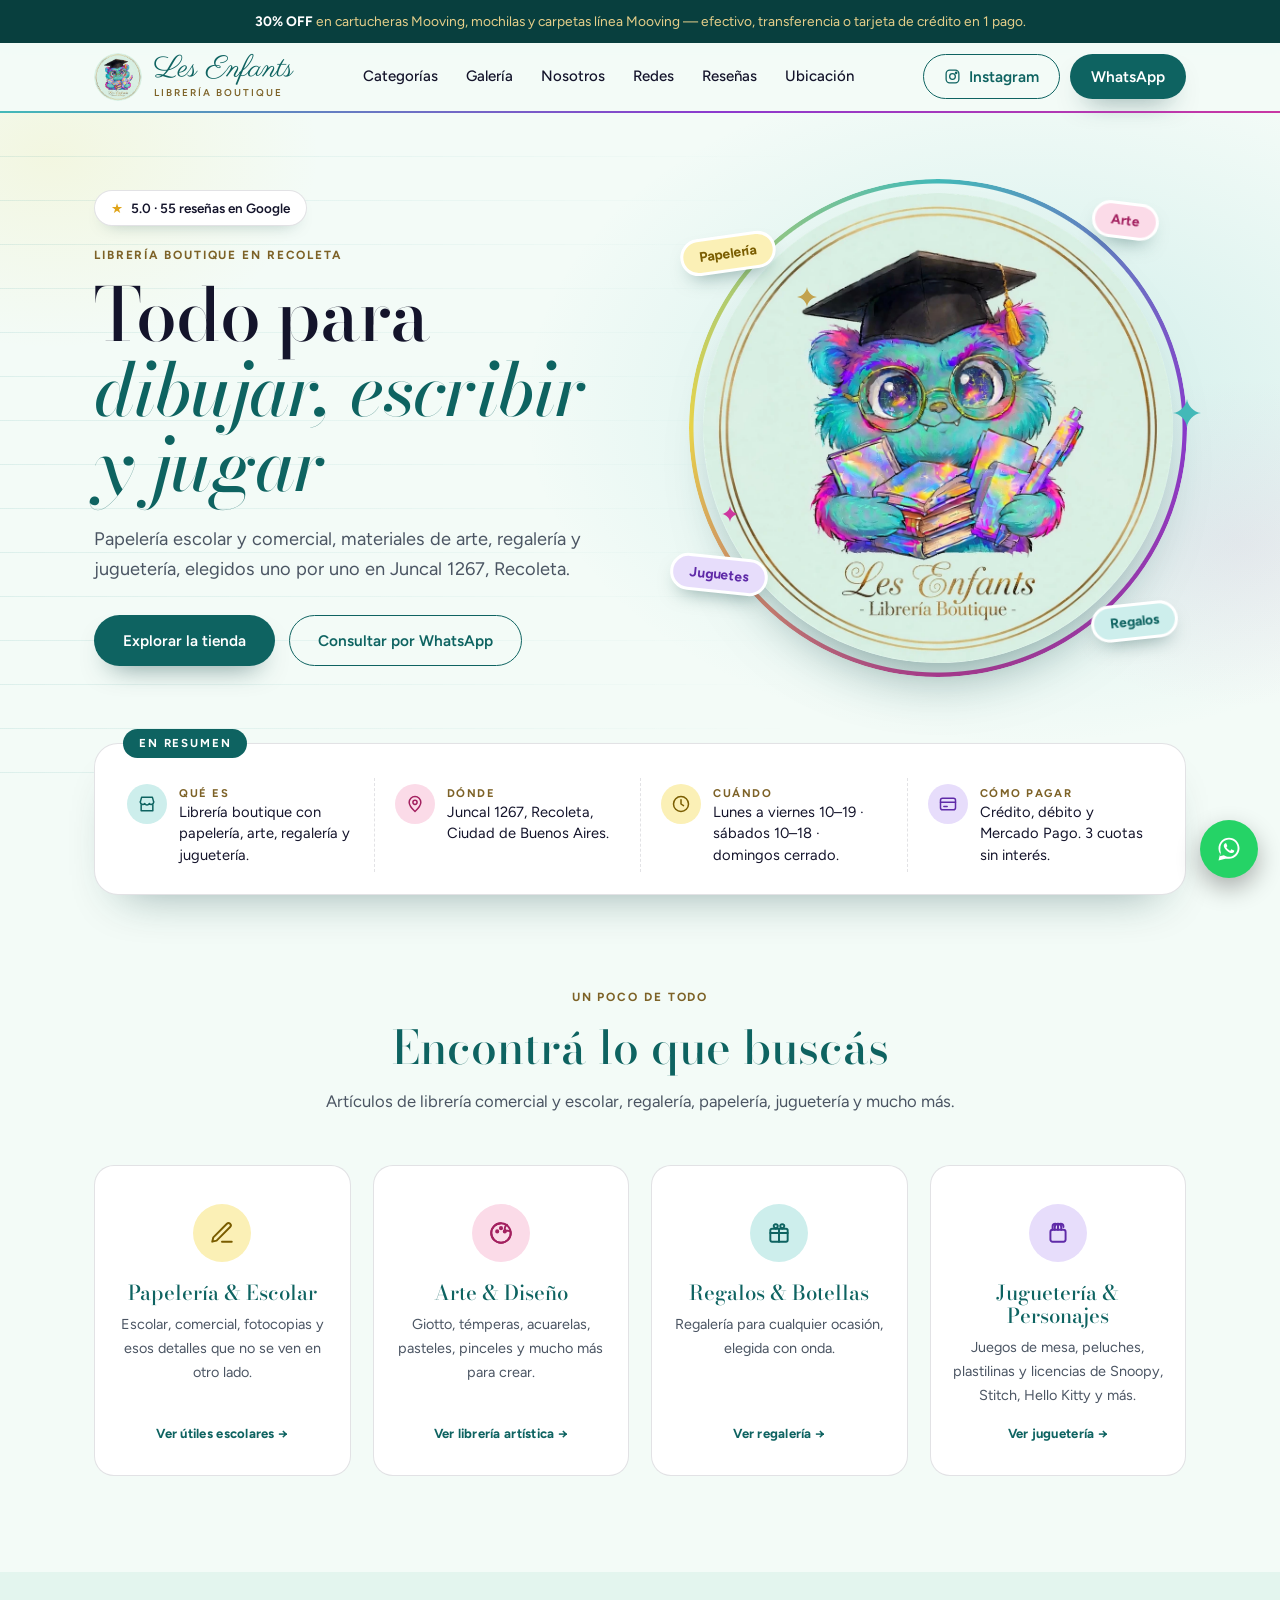
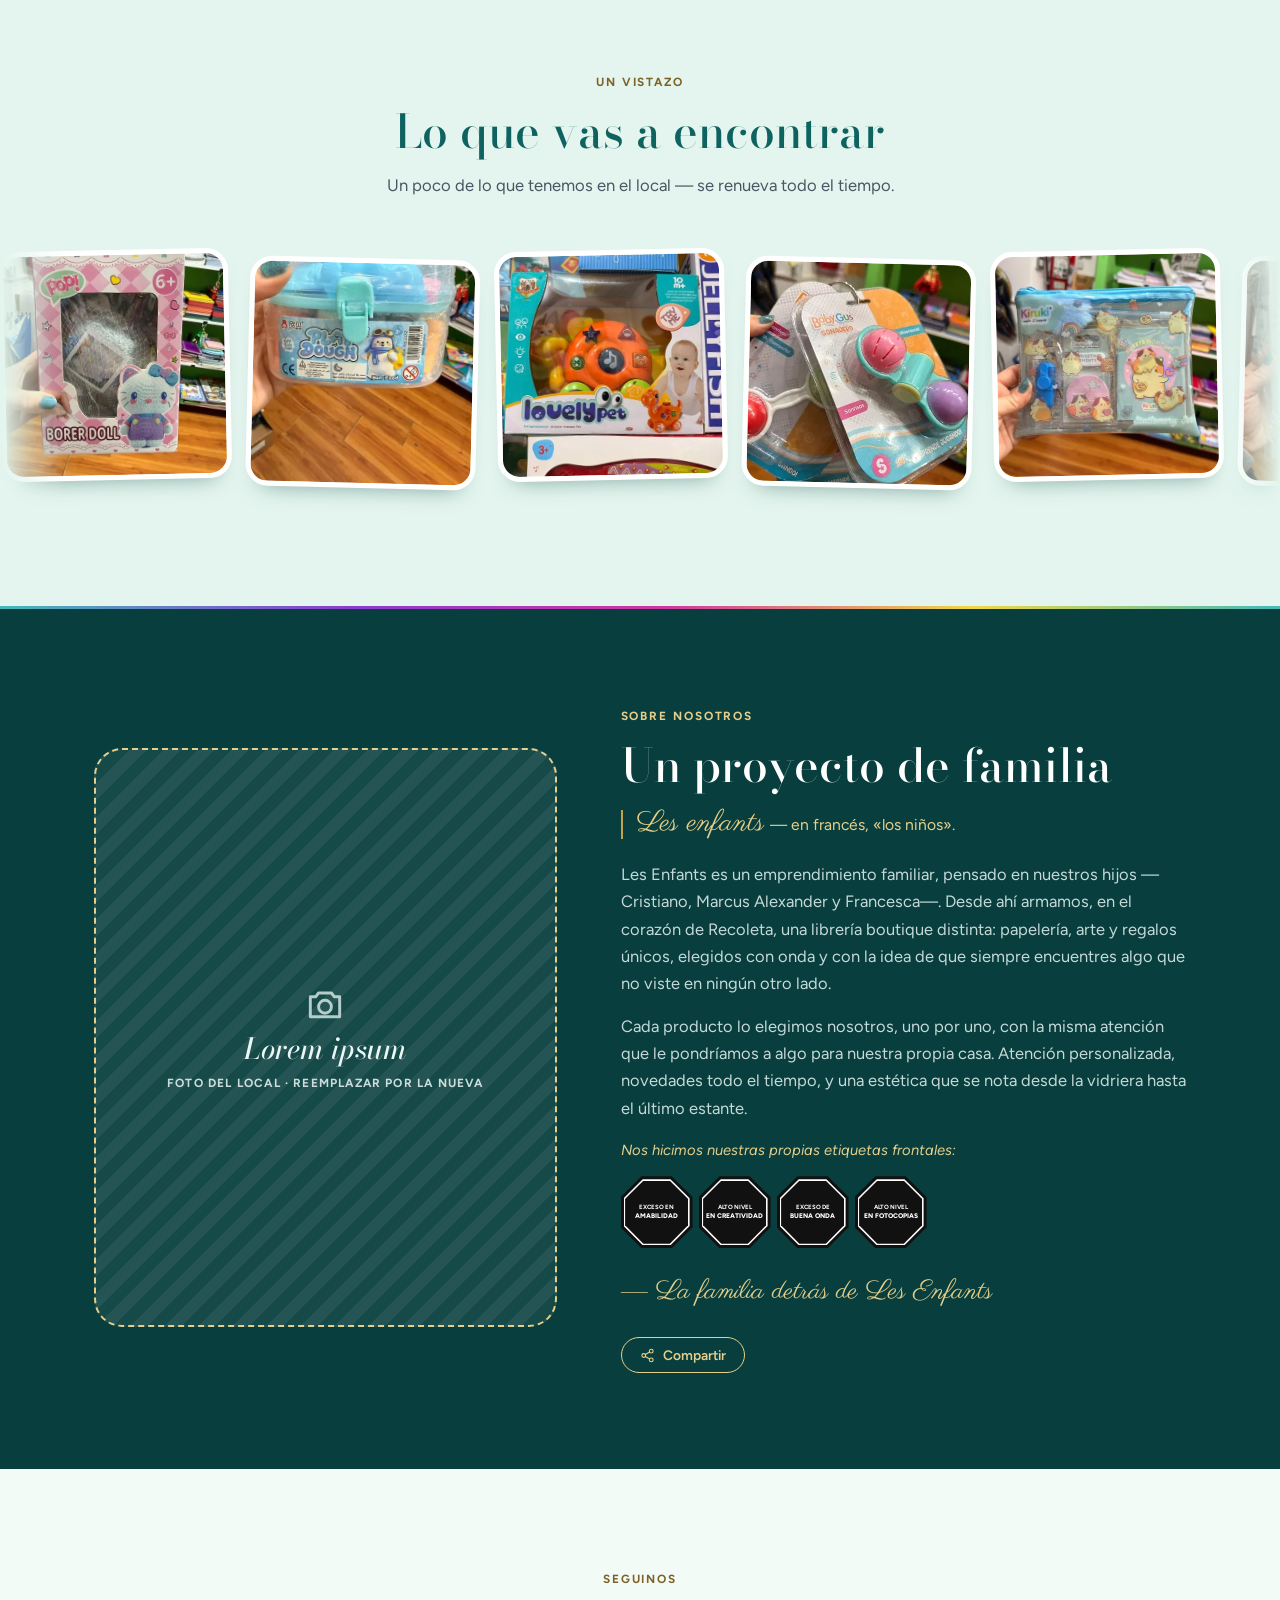
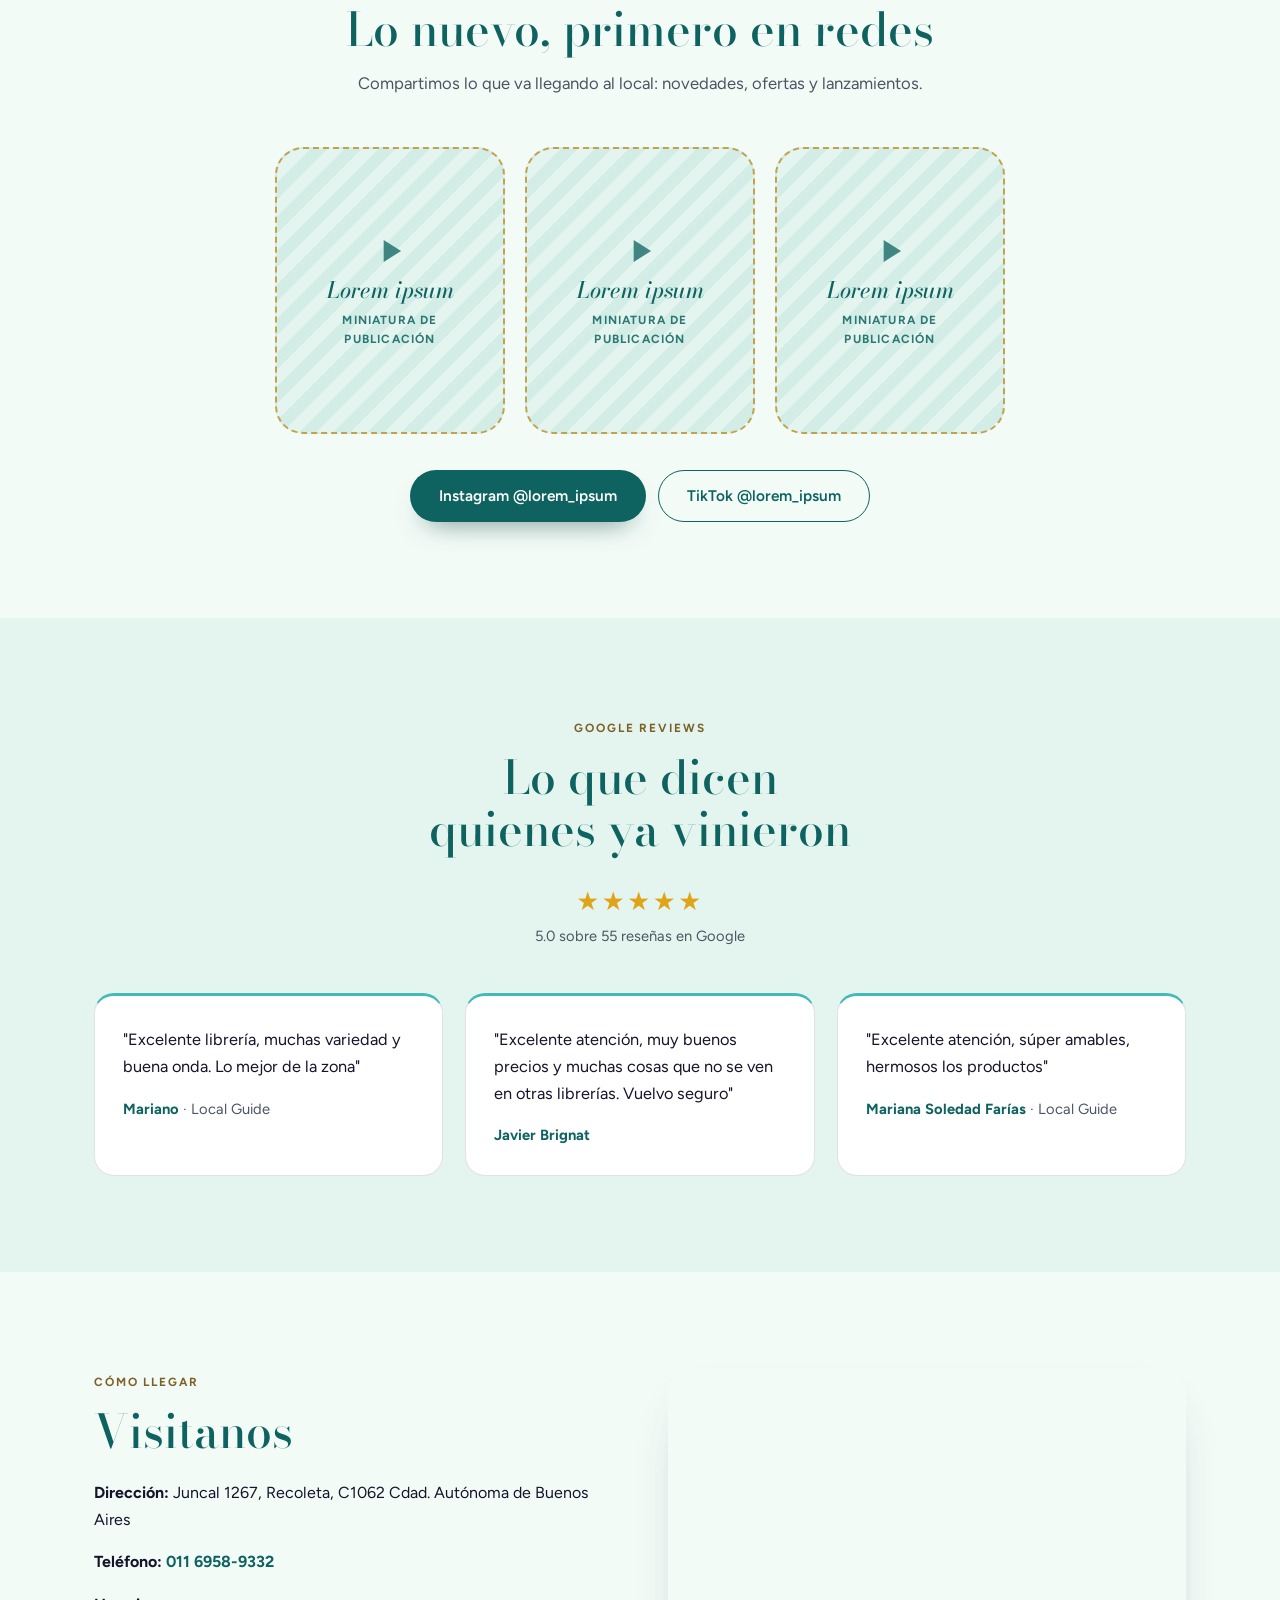
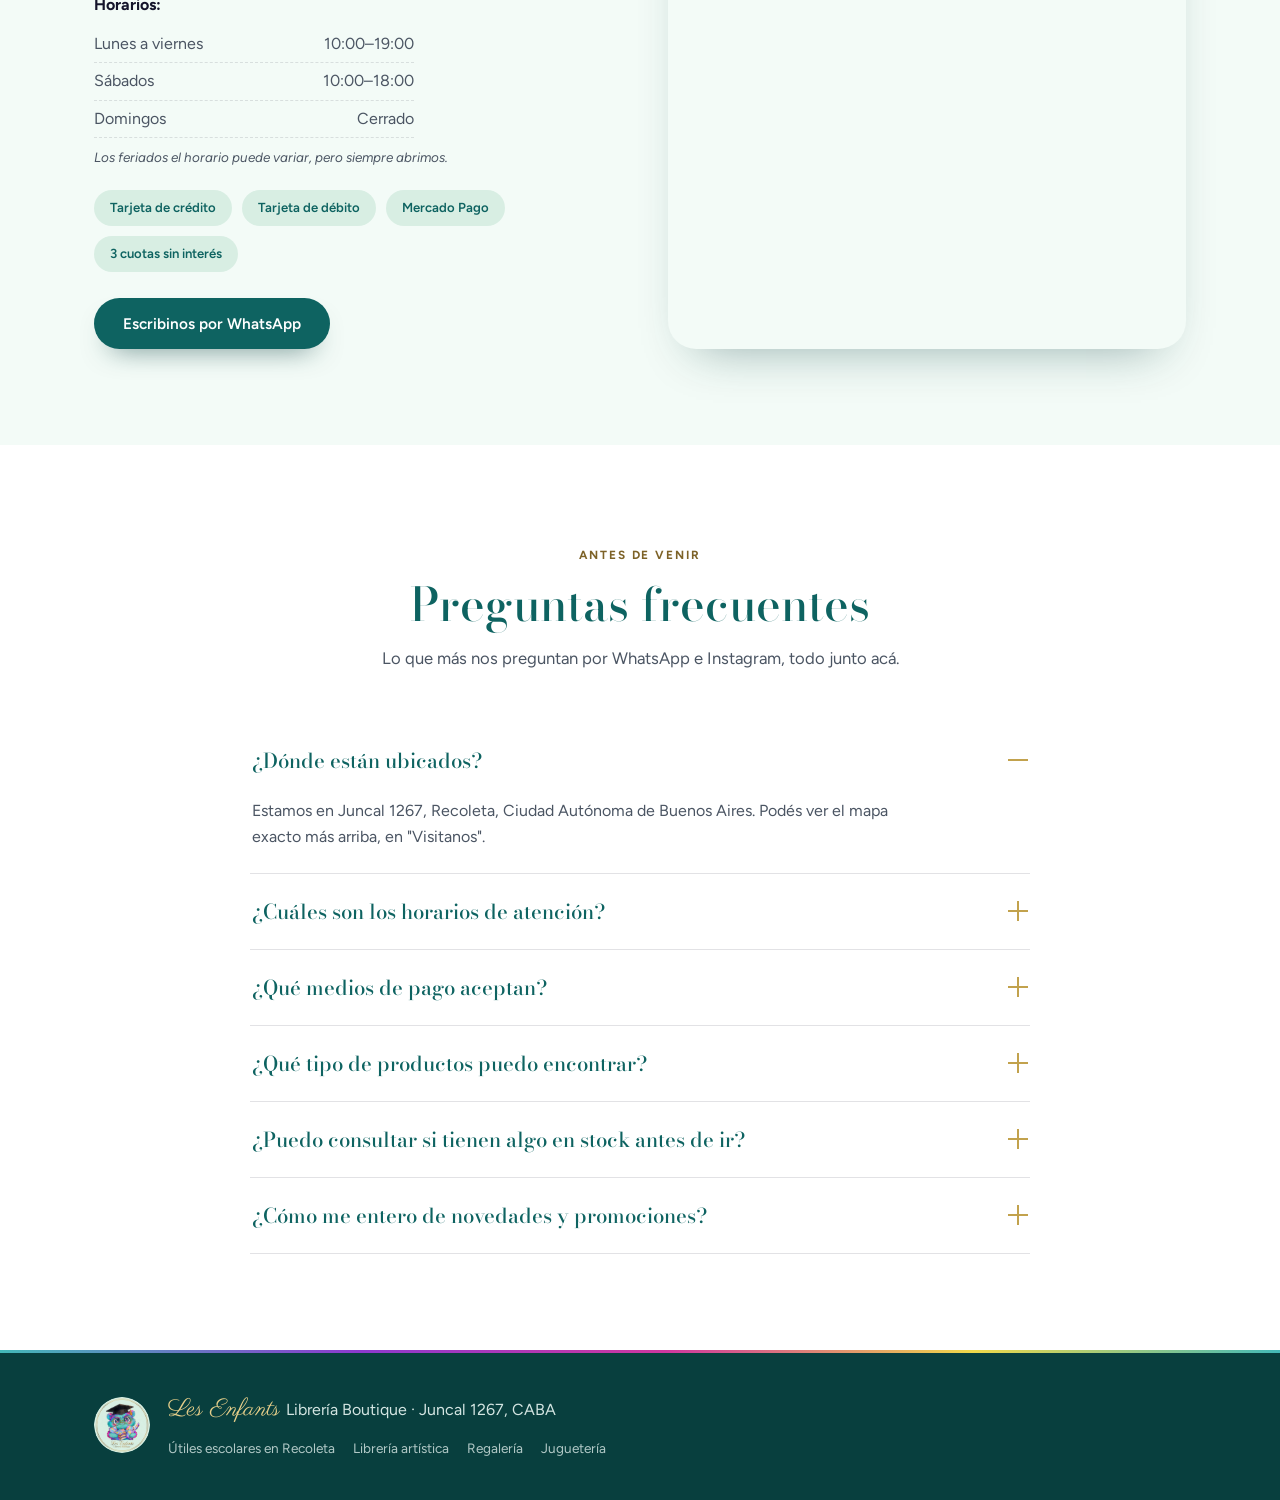
==== index.html @ 067dcd60 "Les Enfants Librería Boutique: rediseño completo sobre la paleta del logo Sitio estático (home + 4 p" ====
<!DOCTYPE html>
<html lang="es">
<head>
<meta charset="UTF-8">
<meta name="viewport" content="width=device-width, initial-scale=1.0">
<title>Les Enfants Librería Boutique | Librería y juguetería en Recoleta, Juncal 1267</title>
<meta name="description" content="Librería boutique en Recoleta, Buenos Aires — Juncal 1267. Papelería escolar y comercial, materiales de arte, regalería y juguetería. 5.0★ en Google.">
<meta name="theme-color" content="#0e6361">
<link rel="preconnect" href="https://fonts.googleapis.com">
<link rel="preconnect" href="https://fonts.gstatic.com" crossorigin>
<link href="https://fonts.googleapis.com/css2?family=Bodoni+Moda:ital,opsz,wght@0,6..96,400..700;1,6..96,400..700&family=Figtree:wght@400..700&family=Parisienne&display=swap" rel="stylesheet">
<link rel="canonical" href="https://borthaburutoribio.github.io/les-enfants-website/">
<link rel="icon" type="image/png" sizes="32x32" href="assets/img/favicon-32.png">
<link rel="icon" type="image/png" sizes="16x16" href="assets/img/favicon-16.png">
<link rel="apple-touch-icon" href="assets/img/apple-touch-icon.png">
<link rel="stylesheet" href="styles.css?v=1">
<meta property="og:type" content="business.business">
<meta property="og:title" content="Les Enfants Librería Boutique | Librería y juguetería en Recoleta">
<meta property="og:description" content="Papelería, arte, regalería y juguetería en Juncal 1267, Recoleta. Elegidos uno por uno. 5.0★ en Google.">
<meta property="og:image" content="https://borthaburutoribio.github.io/les-enfants-website/assets/img/og-image.jpg">
<meta property="og:image:width" content="1200">
<meta property="og:image:height" content="630">
<meta property="og:url" content="https://borthaburutoribio.github.io/les-enfants-website/">
<meta property="og:locale" content="es_AR">
<meta name="twitter:card" content="summary_large_image">
<script type="application/ld+json">
{
  "@context": "https://schema.org",
  "@type": "BookStore",
  "name": "Les Enfants Librería Boutique",
  "alternateName": "Les Enfants",
  "description": "Librería boutique en Recoleta, Buenos Aires. Papelería comercial y escolar, arte, regalería, juguetería y artículos que no se ven en otro lado.",
  "image": "https://borthaburutoribio.github.io/les-enfants-website/assets/img/og-image.jpg",
  "url": "https://borthaburutoribio.github.io/les-enfants-website/",
  "telephone": "+5491169589332",
  "priceRange": "$$",
  "address": {
    "@type": "PostalAddress",
    "streetAddress": "Juncal 1267",
    "addressLocality": "Recoleta, Buenos Aires",
    "addressRegion": "CABA",
    "postalCode": "C1062",
    "addressCountry": "AR"
  },
  "geo": {
    "@type": "GeoCoordinates",
    "latitude": -34.5926909,
    "longitude": -58.3854901
  },
  "hasMap": "https://maps.google.com/?cid=1390204583059692264",
  "openingHoursSpecification": [
    {
      "@type": "OpeningHoursSpecification",
      "dayOfWeek": ["Monday", "Tuesday", "Wednesday", "Thursday", "Friday"],
      "opens": "10:00",
      "closes": "19:00"
    },
    {
      "@type": "OpeningHoursSpecification",
      "dayOfWeek": "Saturday",
      "opens": "10:00",
      "closes": "18:00"
    }
  ],
  "aggregateRating": {
    "@type": "AggregateRating",
    "ratingValue": "5.0",
    "reviewCount": "55"
  }
}
</script>
<script type="application/ld+json">
{
  "@context": "https://schema.org",
  "@type": "FAQPage",
  "mainEntity": [
    {
      "@type": "Question",
      "name": "¿Dónde están ubicados?",
      "acceptedAnswer": { "@type": "Answer", "text": "Estamos en Juncal 1267, Recoleta, Ciudad Autónoma de Buenos Aires." }
    },
    {
      "@type": "Question",
      "name": "¿Cuáles son los horarios de atención?",
      "acceptedAnswer": { "@type": "Answer", "text": "Lunes a viernes de 10 a 19 hs, y sábados de 10 a 18 hs. Domingos cerrado. En feriados el horario puede variar, pero siempre abrimos." }
    },
    {
      "@type": "Question",
      "name": "¿Qué medios de pago aceptan?",
      "acceptedAnswer": { "@type": "Answer", "text": "Tarjeta de crédito, tarjeta de débito y Mercado Pago, con la posibilidad de pagar en 3 cuotas sin interés." }
    },
    {
      "@type": "Question",
      "name": "¿Qué tipo de productos puedo encontrar?",
      "acceptedAnswer": { "@type": "Answer", "text": "Papelería comercial y escolar, arte, regalería, juguetería y artículos con licencias como Hello Kitty, Snoopy, Spiderman y la Selección Argentina." }
    },
    {
      "@type": "Question",
      "name": "¿Puedo consultar si tienen algo en stock antes de ir?",
      "acceptedAnswer": { "@type": "Answer", "text": "Sí, se puede consultar disponibilidad por WhatsApp o por DM de Instagram antes de acercarse al local." }
    },
    {
      "@type": "Question",
      "name": "¿Cómo me entero de novedades y promociones?",
      "acceptedAnswer": { "@type": "Answer", "text": "Siguiendo a Les Enfants en Instagram (@lorem_ipsum) y TikTok (@lorem_ipsum), donde compartimos las novedades primero." }
    }
  ]
}
</script>
</head>
<body>

<a class="skip-link" href="#main">Ir al contenido</a>

<div class="promo-bar">
  <strong>30% OFF</strong> en cartucheras Mooving, mochilas y carpetas línea Mooving — efectivo, transferencia o tarjeta de crédito en 1 pago.
</div>

<header class="site-header">
  <div class="container header-inner">
    <a href="#inicio" class="brand" aria-label="Les Enfants Librería Boutique — inicio">
      <img src="assets/img/logo-badge-160.png" alt="Logo de Les Enfants Librería Boutique: un osito con birrete" class="brand-badge" width="48" height="48">
      <span class="brand-text"><span class="brand-script">Les Enfants</span><small>Librería Boutique</small></span>
    </a>
    <nav class="nav" id="nav" aria-label="Secciones">
      <a href="#categorias">Categorías</a>
      <a href="#galeria">Galería</a>
      <a href="#nosotros">Nosotros</a>
      <a href="#redes">Redes</a>
      <a href="#resenas">Reseñas</a>
      <a href="#ubicacion">Ubicación</a>
    </nav>
    <div class="header-ctas">
      <a href="#" class="btn btn-outline nav-cta" target="_blank" rel="noopener">
        <svg viewBox="0 0 24 24" fill="none" stroke="currentColor" stroke-width="1.8" aria-hidden="true"><rect x="3" y="3" width="18" height="18" rx="5"/><circle cx="12" cy="12" r="4"/><circle cx="17.2" cy="6.8" r="1"/></svg>
        Instagram
      </a>
      <a href="https://wa.me/5491169589332?text=Hola!%20Vi%20la%20web%20de%20Les%20Enfants%20y%20quer%C3%ADa%20consultar" class="btn btn-primary nav-cta" target="_blank" rel="noopener">WhatsApp</a>
    </div>
    <button class="menu-toggle" id="menuToggle" aria-label="Abrir menú" aria-expanded="false" aria-controls="nav">
      <span></span><span></span><span></span>
    </button>
  </div>
</header>

<main id="main">

  <section class="hero" id="inicio">
    <div class="container hero-grid">
      <div class="hero-copy">
        <span class="rating-chip"><span aria-hidden="true">★</span> 5.0 · 55 reseñas en Google</span>
        <span class="eyebrow">Librería boutique en Recoleta</span>
        <h1>Todo para <em>dibujar, escribir <span class="nb">y jugar</span></em></h1>
        <p class="hero-lede">Papelería escolar y comercial, materiales de arte, regalería y juguetería, elegidos uno por uno en Juncal 1267, Recoleta.</p>
        <div class="hero-actions">
          <a href="#categorias" class="btn btn-primary">Explorar la tienda</a>
          <a href="https://wa.me/5491169589332?text=Hola!%20Vi%20la%20web%20de%20Les%20Enfants%20y%20quer%C3%ADa%20consultar" class="btn btn-outline" target="_blank" rel="noopener">Consultar por WhatsApp</a>
        </div>
      </div>
      <div class="hero-art" aria-hidden="false">
        <div class="badge-wrap">
          <span class="holo-ring" aria-hidden="true"></span>
          <img class="hero-badge" src="assets/img/logo-badge-1000.webp" alt="Les Enfants Librería Boutique: osito turquesa con birrete y anteojos que abraza libretas y una lapicera" width="1000" height="1000" fetchpriority="high">
          <span class="sticker sticker--butter s1" aria-hidden="true">Papelería</span>
          <span class="sticker sticker--rose s2" aria-hidden="true">Arte</span>
          <span class="sticker sticker--lilac s3" aria-hidden="true">Juguetes</span>
          <span class="sticker sticker--aqua s4" aria-hidden="true">Regalos</span>
          <svg class="spark sp1" viewBox="0 0 24 24" aria-hidden="true"><path d="M12 0c.8 6.2 5.8 11.2 12 12-6.2.8-11.2 5.8-12 12-.8-6.2-5.8-11.2-12-12 6.2-.8 11.2-5.8 12-12Z"/></svg>
          <svg class="spark sp2" viewBox="0 0 24 24" aria-hidden="true"><path d="M12 0c.8 6.2 5.8 11.2 12 12-6.2.8-11.2 5.8-12 12-.8-6.2-5.8-11.2-12-12 6.2-.8 11.2-5.8 12-12Z"/></svg>
          <svg class="spark sp3" viewBox="0 0 24 24" aria-hidden="true"><path d="M12 0c.8 6.2 5.8 11.2 12 12-6.2.8-11.2 5.8-12 12-.8-6.2-5.8-11.2-12-12 6.2-.8 11.2-5.8 12-12Z"/></svg>
        </div>
      </div>
    </div>
  </section>

  <section class="resumen" aria-labelledby="resumen-title">
    <div class="container">
      <div class="ficha">
        <h2 class="ficha-tab" id="resumen-title">En resumen</h2>
        <dl class="ficha-grid">
          <div class="ficha-item">
            <span class="ficha-ico ico--aqua" aria-hidden="true"><svg viewBox="0 0 24 24" fill="none" stroke="currentColor" stroke-width="1.8" stroke-linecap="round" stroke-linejoin="round"><path d="M4 9.5 5.5 4h13L20 9.5"/><path d="M4 9.5a3 3 0 0 0 5.3 1.9 3 3 0 0 0 5.4 0A3 3 0 0 0 20 9.5"/><path d="M5 13v7h14v-7"/></svg></span>
            <dt>Qué es</dt>
            <dd>Librería boutique con papelería, arte, regalería y juguetería.</dd>
          </div>
          <div class="ficha-item">
            <span class="ficha-ico ico--rose" aria-hidden="true"><svg viewBox="0 0 24 24" fill="none" stroke="currentColor" stroke-width="1.8" stroke-linecap="round" stroke-linejoin="round"><path d="M12 21s-7-6.2-7-11a7 7 0 1 1 14 0c0 4.8-7 11-7 11Z"/><circle cx="12" cy="10" r="2.5"/></svg></span>
            <dt>Dónde</dt>
            <dd>Juncal 1267, Recoleta, Ciudad de Buenos Aires.</dd>
          </div>
          <div class="ficha-item">
            <span class="ficha-ico ico--butter" aria-hidden="true"><svg viewBox="0 0 24 24" fill="none" stroke="currentColor" stroke-width="1.8" stroke-linecap="round" stroke-linejoin="round"><circle cx="12" cy="12" r="9"/><path d="M12 7v5l3 2"/></svg></span>
            <dt>Cuándo</dt>
            <dd>Lunes a viernes 10–19 · sábados 10–18 · domingos cerrado.</dd>
          </div>
          <div class="ficha-item">
            <span class="ficha-ico ico--lilac" aria-hidden="true"><svg viewBox="0 0 24 24" fill="none" stroke="currentColor" stroke-width="1.8" stroke-linecap="round" stroke-linejoin="round"><rect x="3" y="5" width="18" height="14" rx="2.5"/><path d="M3 10h18M7 15h4"/></svg></span>
            <dt>Cómo pagar</dt>
            <dd>Crédito, débito y Mercado Pago. 3 cuotas sin interés.</dd>
          </div>
        </dl>
      </div>
    </div>
  </section>

  <section class="categorias" id="categorias">
    <div class="container">
      <div class="section-head">
        <span class="eyebrow">Un poco de todo</span>
        <h2>Encontrá lo que buscás</h2>
        <p>Artículos de librería comercial y escolar, regalería, papelería, juguetería y mucho más.</p>
      </div>
      <div class="cat-grid">
        <a class="cat-card" href="libreria-utiles-escolares-recoleta/">
          <div class="cat-icon ico--butter"><svg viewBox="0 0 24 24" fill="none" stroke="currentColor" stroke-width="1.8" stroke-linecap="round" stroke-linejoin="round" aria-hidden="true"><path d="M12 20h9"/><path d="M16.5 3.5a2.1 2.1 0 0 1 3 3L7 19l-4 1 1-4Z"/></svg></div>
          <h3>Papelería &amp; Escolar</h3>
          <p>Escolar, comercial, fotocopias y esos detalles que no se ven en otro lado.</p>
          <span class="cat-more">Ver útiles escolares →</span>
        </a>
        <a class="cat-card" href="libreria-artistica-recoleta/">
          <div class="cat-icon ico--rose"><svg viewBox="0 0 24 24" fill="none" stroke="currentColor" stroke-width="1.8" stroke-linecap="round" stroke-linejoin="round" aria-hidden="true"><circle cx="12" cy="12" r="9"/><path d="M12 3a9 9 0 1 0 9 9c0-1-1-2-2.5-2h-1a2 2 0 0 1-2-2v-.5c0-1.4 1-2.5 2-3"/><circle cx="8.5" cy="10.5" r="1"/><circle cx="12" cy="7.5" r="1"/><circle cx="15.5" cy="10.5" r="1"/></svg></div>
          <h3>Arte &amp; Diseño</h3>
          <p>Giotto, témperas, acuarelas, pasteles, pinceles y mucho más para crear.</p>
          <span class="cat-more">Ver librería artística →</span>
        </a>
        <a class="cat-card" href="regaleria-recoleta/">
          <div class="cat-icon ico--aqua"><svg viewBox="0 0 24 24" fill="none" stroke="currentColor" stroke-width="1.8" stroke-linecap="round" stroke-linejoin="round" aria-hidden="true"><rect x="4" y="8" width="16" height="12" rx="1.5"/><path d="M4 12h16M12 8v12M9 8c-2-1-3-4 0-4s2 3 0 4ZM15 8c2-1 3-4 0-4s-2 3 0 4Z"/></svg></div>
          <h3>Regalos &amp; Botellas</h3>
          <p>Regalería para cualquier ocasión, elegida con onda.</p>
          <span class="cat-more">Ver regalería →</span>
        </a>
        <a class="cat-card" href="jugueteria-recoleta/">
          <div class="cat-icon ico--lilac"><svg viewBox="0 0 24 24" fill="none" stroke="currentColor" stroke-width="1.8" stroke-linecap="round" stroke-linejoin="round" aria-hidden="true"><rect x="5" y="9" width="14" height="11" rx="2"/><path d="M8 9V6a2.5 2.5 0 0 1 5 0v.5M13 9V6a2.5 2.5 0 0 1 5 0v.5" transform="translate(-1)"/><path d="M9 9V6.5a3 3 0 0 1 6 0V9"/></svg></div>
          <h3>Juguetería &amp; Personajes</h3>
          <p>Juegos de mesa, peluches, plastilinas y licencias de Snoopy, Stitch, Hello Kitty y más.</p>
          <span class="cat-more">Ver juguetería →</span>
        </a>
      </div>
    </div>
  </section>

  <section class="galeria" id="galeria">
    <div class="container">
      <div class="section-head">
        <span class="eyebrow">Un vistazo</span>
        <h2>Lo que vas a encontrar</h2>
        <p>Un poco de lo que tenemos en el local — se renueva todo el tiempo.</p>
      </div>
    </div>
    <div class="galeria-track">
      <div class="galeria-track-inner">
        <div class="galeria-slide"><img src="assets/img/galeria/muneca-hello-kitty-borer-doll.webp" alt="Muñeca de peluche Hello Kitty en caja, Borer Doll — Les Enfants Librería Boutique" loading="lazy" decoding="async" width="230" height="230"></div>
        <div class="galeria-slide"><img src="assets/img/galeria/set-plastilinas-play-dough.webp" alt="Set de plastilinas Play Dough en caja plástica — Les Enfants Librería Boutique" loading="lazy" decoding="async" width="230" height="230"></div>
        <div class="galeria-slide"><img src="assets/img/galeria/mascota-interactiva-lovely-pet.webp" alt="Mascota interactiva Lovely Pet con luces y sonidos — Les Enfants Librería Boutique" loading="lazy" decoding="async" width="230" height="230"></div>
        <div class="galeria-slide"><img src="assets/img/galeria/sonajeros-baby-gus.webp" alt="Sonajeros Baby Gus para bebés — Les Enfants Librería Boutique" loading="lazy" decoding="async" width="230" height="230"></div>
        <div class="galeria-slide"><img src="assets/img/galeria/cartuchera-kiruki-sweets-moments.webp" alt="Cartuchera de tela Kiruki con diseño Sweets Moments — Les Enfants Librería Boutique" loading="lazy" decoding="async" width="230" height="230"></div>
        <div class="galeria-slide"><img src="assets/img/galeria/organizador-cuentas-mostacillas-crystal-tec.webp" alt="Organizador de cuentas y mostacillas Crystal Tec con tijera — Les Enfants Librería Boutique" loading="lazy" decoding="async" width="230" height="230"></div>
        <div class="galeria-slide"><img src="assets/img/galeria/set-tiny-trenzas-accesorios-pelo.webp" alt="Set Tiny para trenzas y accesorios de pelo — Les Enfants Librería Boutique" loading="lazy" decoding="async" width="230" height="230"></div>
        <div class="galeria-slide"><img src="assets/img/galeria/cartas-educativas-school-play.webp" alt="Cartas educativas infantiles School Play, sumas y números — Les Enfants Librería Boutique" loading="lazy" decoding="async" width="230" height="230"></div>
        <div class="galeria-slide"><img src="assets/img/galeria/juego-mesa-batalla-naval.webp" alt="Juego de mesa Batalla Naval — Les Enfants Librería Boutique" loading="lazy" decoding="async" width="230" height="230"></div>
        <div class="galeria-slide"><img src="assets/img/galeria/set-maquillaje-juguete-tiny-fashion.webp" alt="Set de maquillaje de juguete Tiny Fashion Make Up — Les Enfants Librería Boutique" loading="lazy" decoding="async" width="230" height="230"></div>
        <div class="galeria-slide"><img src="assets/img/galeria/fibras-maped-colorpeps-pastel.webp" alt="Fibras Maped Color'Peps Pastel x10 — Les Enfants Librería Boutique" loading="lazy" decoding="async" width="230" height="230"></div>
        <div class="galeria-slide"><img src="assets/img/galeria/crayones-lavables-giotto-bebe.webp" alt="Crayones lavables Giotto be-bé — Les Enfants Librería Boutique" loading="lazy" decoding="async" width="230" height="230"></div>
        <div class="galeria-slide"><img src="assets/img/galeria/cartuchera-spiderman.webp" alt="Cartuchera de Spiderman — Les Enfants Librería Boutique" loading="lazy" decoding="async" width="230" height="230"></div>
        <div class="galeria-slide"><img src="assets/img/galeria/revistas-pintar-toy-story-llamas.webp" alt="Revistas para pintar de Toy Story y de llamas — Les Enfants Librería Boutique" loading="lazy" decoding="async" width="230" height="230"></div>
        <div class="galeria-slide"><img src="assets/img/galeria/pizarra-magnetica-olami.webp" alt="Pizarra magnética blanca Olami — Les Enfants Librería Boutique" loading="lazy" decoding="async" width="230" height="230"></div>
        <div class="galeria-slide"><img src="assets/img/galeria/botella-termica-infantil-oso.webp" alt="Botella térmica infantil con diseño de oso — Les Enfants Librería Boutique" loading="lazy" decoding="async" width="230" height="230"></div>
        <div class="galeria-slide"><img src="assets/img/galeria/espejo-cartera-seleccion-argentina.webp" alt="Espejo de cartera con escudo de la Selección Argentina — Les Enfants Librería Boutique" loading="lazy" decoding="async" width="230" height="230"></div>
        <div class="galeria-slide"><img src="assets/img/galeria/pinceles-pintura-variados.webp" alt="Pinceles de pintura variados en tarro — Les Enfants Librería Boutique" loading="lazy" decoding="async" width="230" height="230"></div>
        <div class="galeria-slide"><img src="assets/img/galeria/mochila-snoopy.webp" alt="Mochila de Snoopy — Les Enfants Librería Boutique" loading="lazy" decoding="async" width="230" height="230"></div>
        <div class="galeria-slide"><img src="assets/img/galeria/candados-clave-blooming-season.webp" alt="Candados con clave Blooming Season — Les Enfants Librería Boutique" loading="lazy" decoding="async" width="230" height="230"></div>
        <div class="galeria-slide"><img src="assets/img/galeria/temperas-acuarela-amarillo-naranja-fluo.webp" alt="Témperas acuarela color amarillo y naranja fluo — Les Enfants Librería Boutique" loading="lazy" decoding="async" width="230" height="230"></div>
        <div class="galeria-slide"><img src="assets/img/galeria/sacapuntas-gomas-borrar-surtidos.webp" alt="Sacapuntas y gomas de borrar surtidos — Les Enfants Librería Boutique" loading="lazy" decoding="async" width="230" height="230"></div>
        <div class="galeria-slide"><img src="assets/img/galeria/acuarelas-giotto-acquerelli.webp" alt="Acuarelas Giotto Acquerelli x24 — Les Enfants Librería Boutique" loading="lazy" decoding="async" width="230" height="230"></div>
        <div class="galeria-slide"><img src="assets/img/galeria/cartuchera-mooving-oso-peluche-rosa.webp" alt="Cartuchera Mooving con oso de peluche rosa — Les Enfants Librería Boutique" loading="lazy" decoding="async" width="230" height="230"></div>
        <div class="galeria-slide"><img src="assets/img/galeria/pasteles-oleo-soft-colors.webp" alt="Pasteles al óleo Soft Colors x24 — Les Enfants Librería Boutique" loading="lazy" decoding="async" width="230" height="230"></div>
        <div class="galeria-slide"><img src="assets/img/galeria/set-hello-kitty-cartuchera-libreta-lapiceras.webp" alt="Set de artículos de Hello Kitty: cartuchera, libreta y lapiceras — Les Enfants Librería Boutique" loading="lazy" decoding="async" width="230" height="230"></div>
        <div class="galeria-slide"><img src="assets/img/galeria/marcadores-stampers-pastel-paw-kiruki.webp" alt="Marcadores Stampers 2 en 1 y Pastel Paw de Kiruki — Les Enfants Librería Boutique" loading="lazy" decoding="async" width="230" height="230"></div>
        <div class="galeria-slide"><img src="assets/img/galeria/figuritas-stickers-seleccion-argentina.webp" alt="Figuritas y stickers de la Selección Argentina — Les Enfants Librería Boutique" loading="lazy" decoding="async" width="230" height="230"></div>
        <div class="galeria-slide"><img src="assets/img/galeria/cuadernos-anillados-snoopy-stitch-seleccion.webp" alt="Cuadernos anillados de Snoopy, Stitch y la Selección Argentina — Les Enfants Librería Boutique" loading="lazy" decoding="async" width="230" height="230"></div>
        <div class="galeria-slide"><img src="assets/img/galeria/lapicera-seleccion-argentina-estuche.webp" alt="Lapicera de la Selección Argentina en estuche — Les Enfants Librería Boutique" loading="lazy" decoding="async" width="230" height="230"></div>
        <div class="galeria-dup" aria-hidden="true">
        <div class="galeria-slide"><img src="assets/img/galeria/muneca-hello-kitty-borer-doll.webp" alt="" loading="lazy" decoding="async" width="230" height="230"></div>
        <div class="galeria-slide"><img src="assets/img/galeria/set-plastilinas-play-dough.webp" alt="" loading="lazy" decoding="async" width="230" height="230"></div>
        <div class="galeria-slide"><img src="assets/img/galeria/mascota-interactiva-lovely-pet.webp" alt="" loading="lazy" decoding="async" width="230" height="230"></div>
        <div class="galeria-slide"><img src="assets/img/galeria/sonajeros-baby-gus.webp" alt="" loading="lazy" decoding="async" width="230" height="230"></div>
        <div class="galeria-slide"><img src="assets/img/galeria/cartuchera-kiruki-sweets-moments.webp" alt="" loading="lazy" decoding="async" width="230" height="230"></div>
        <div class="galeria-slide"><img src="assets/img/galeria/organizador-cuentas-mostacillas-crystal-tec.webp" alt="" loading="lazy" decoding="async" width="230" height="230"></div>
        <div class="galeria-slide"><img src="assets/img/galeria/set-tiny-trenzas-accesorios-pelo.webp" alt="" loading="lazy" decoding="async" width="230" height="230"></div>
        <div class="galeria-slide"><img src="assets/img/galeria/cartas-educativas-school-play.webp" alt="" loading="lazy" decoding="async" width="230" height="230"></div>
        <div class="galeria-slide"><img src="assets/img/galeria/juego-mesa-batalla-naval.webp" alt="" loading="lazy" decoding="async" width="230" height="230"></div>
        <div class="galeria-slide"><img src="assets/img/galeria/set-maquillaje-juguete-tiny-fashion.webp" alt="" loading="lazy" decoding="async" width="230" height="230"></div>
        <div class="galeria-slide"><img src="assets/img/galeria/fibras-maped-colorpeps-pastel.webp" alt="" loading="lazy" decoding="async" width="230" height="230"></div>
        <div class="galeria-slide"><img src="assets/img/galeria/crayones-lavables-giotto-bebe.webp" alt="" loading="lazy" decoding="async" width="230" height="230"></div>
        <div class="galeria-slide"><img src="assets/img/galeria/cartuchera-spiderman.webp" alt="" loading="lazy" decoding="async" width="230" height="230"></div>
        <div class="galeria-slide"><img src="assets/img/galeria/revistas-pintar-toy-story-llamas.webp" alt="" loading="lazy" decoding="async" width="230" height="230"></div>
        <div class="galeria-slide"><img src="assets/img/galeria/pizarra-magnetica-olami.webp" alt="" loading="lazy" decoding="async" width="230" height="230"></div>
        <div class="galeria-slide"><img src="assets/img/galeria/botella-termica-infantil-oso.webp" alt="" loading="lazy" decoding="async" width="230" height="230"></div>
        <div class="galeria-slide"><img src="assets/img/galeria/espejo-cartera-seleccion-argentina.webp" alt="" loading="lazy" decoding="async" width="230" height="230"></div>
        <div class="galeria-slide"><img src="assets/img/galeria/pinceles-pintura-variados.webp" alt="" loading="lazy" decoding="async" width="230" height="230"></div>
        <div class="galeria-slide"><img src="assets/img/galeria/mochila-snoopy.webp" alt="" loading="lazy" decoding="async" width="230" height="230"></div>
        <div class="galeria-slide"><img src="assets/img/galeria/candados-clave-blooming-season.webp" alt="" loading="lazy" decoding="async" width="230" height="230"></div>
        <div class="galeria-slide"><img src="assets/img/galeria/temperas-acuarela-amarillo-naranja-fluo.webp" alt="" loading="lazy" decoding="async" width="230" height="230"></div>
        <div class="galeria-slide"><img src="assets/img/galeria/sacapuntas-gomas-borrar-surtidos.webp" alt="" loading="lazy" decoding="async" width="230" height="230"></div>
        <div class="galeria-slide"><img src="assets/img/galeria/acuarelas-giotto-acquerelli.webp" alt="" loading="lazy" decoding="async" width="230" height="230"></div>
        <div class="galeria-slide"><img src="assets/img/galeria/cartuchera-mooving-oso-peluche-rosa.webp" alt="" loading="lazy" decoding="async" width="230" height="230"></div>
        <div class="galeria-slide"><img src="assets/img/galeria/pasteles-oleo-soft-colors.webp" alt="" loading="lazy" decoding="async" width="230" height="230"></div>
        <div class="galeria-slide"><img src="assets/img/galeria/set-hello-kitty-cartuchera-libreta-lapiceras.webp" alt="" loading="lazy" decoding="async" width="230" height="230"></div>
        <div class="galeria-slide"><img src="assets/img/galeria/marcadores-stampers-pastel-paw-kiruki.webp" alt="" loading="lazy" decoding="async" width="230" height="230"></div>
        <div class="galeria-slide"><img src="assets/img/galeria/figuritas-stickers-seleccion-argentina.webp" alt="" loading="lazy" decoding="async" width="230" height="230"></div>
        <div class="galeria-slide"><img src="assets/img/galeria/cuadernos-anillados-snoopy-stitch-seleccion.webp" alt="" loading="lazy" decoding="async" width="230" height="230"></div>
        <div class="galeria-slide"><img src="assets/img/galeria/lapicera-seleccion-argentina-estuche.webp" alt="" loading="lazy" decoding="async" width="230" height="230"></div>
        </div>
      </div>
    </div>
  </section>

  <section class="nosotros" id="nosotros">
    <div class="container nosotros-grid">
      <div class="nosotros-media">
        <!-- FOTO PENDIENTE: reemplazar todo este <figure class="ph"> por
             <img src="assets/img/local.jpg" alt="Fachada de Les Enfants Librería Boutique en Juncal 1267, Recoleta" loading="lazy">
             (la foto nueva del local, vertical 4:5 de preferencia). El CSS ya le da el mismo tamaño y bordes. -->
        <figure class="ph ph--tall" data-slot="foto-local" role="img" aria-label="Espacio reservado para la foto del local (Lorem ipsum)">
          <svg viewBox="0 0 24 24" fill="none" stroke="currentColor" stroke-width="1.6" stroke-linecap="round" stroke-linejoin="round" aria-hidden="true"><path d="M4 8h3l1.5-2h7L17 8h3v11H4Z"/><circle cx="12" cy="13.5" r="3.5"/></svg>
          <strong>Lorem ipsum</strong>
          <span>Foto del local · reemplazar por la nueva</span>
        </figure>
      </div>
      <div class="nosotros-content">
        <span class="eyebrow">Sobre nosotros</span>
        <h2>Un proyecto de familia</h2>
        <p class="etimologia"><span class="brand-script">Les enfants</span> — en francés, «los niños».</p>
        <p>Les Enfants es un emprendimiento familiar, pensado en nuestros hijos —Cristiano, Marcus Alexander y Francesca—. Desde ahí armamos, en el corazón de Recoleta, una librería boutique distinta: papelería, arte y regalos únicos, elegidos con onda y con la idea de que siempre encuentres algo que no viste en ningún otro lado.</p>
        <p>Cada producto lo elegimos nosotros, uno por uno, con la misma atención que le pondríamos a algo para nuestra propia casa. Atención personalizada, novedades todo el tiempo, y una estética que se nota desde la vidriera hasta el último estante.</p>

        <p class="sellos-caption">Nos hicimos nuestras propias etiquetas frontales:</p>
        <ul class="sellos-row">
          <li class="sello-octagono"><div class="sello-ring"><div class="sello-inner"><span>EXCESO EN</span><strong>AMABILIDAD</strong></div></div></li>
          <li class="sello-octagono"><div class="sello-ring"><div class="sello-inner"><span>ALTO NIVEL</span><strong>EN CREATIVIDAD</strong></div></div></li>
          <li class="sello-octagono"><div class="sello-ring"><div class="sello-inner"><span>EXCESO DE</span><strong>BUENA ONDA</strong></div></div></li>
          <li class="sello-octagono"><div class="sello-ring"><div class="sello-inner"><span>ALTO NIVEL</span><strong>EN FOTOCOPIAS</strong></div></div></li>
        </ul>

        <p class="nosotros-signature">— La familia detrás de Les Enfants</p>
        <div class="share-row">
          <button class="share-btn" id="shareBtn" type="button">
            <svg viewBox="0 0 24 24" fill="none" stroke="currentColor" stroke-width="1.8" stroke-linecap="round" stroke-linejoin="round" aria-hidden="true"><circle cx="18" cy="5" r="3"/><circle cx="6" cy="12" r="3"/><circle cx="18" cy="19" r="3"/><path d="M8.6 10.5 15.4 6.5M8.6 13.5l6.8 4"/></svg>
            Compartir
          </button>
        </div>
      </div>
    </div>
  </section>

  <section class="redes" id="redes">
    <div class="container">
      <div class="section-head">
        <span class="eyebrow">Seguinos</span>
        <h2>Lo nuevo, primero en redes</h2>
        <p>Compartimos lo que va llegando al local: novedades, ofertas y lanzamientos.</p>
      </div>
      <div class="redes-grid">
        <!-- PENDIENTE: 3 miniaturas de publicaciones o videos reales. Reemplazar cada <figure class="ph"> por
             <a class="redes-card" href="LINK"><img src="assets/img/redes/1.jpg" alt="..." loading="lazy"></a> -->
        <figure class="ph ph--reel" data-slot="redes-1" role="img" aria-label="Espacio reservado para una publicación (Lorem ipsum)">
          <svg viewBox="0 0 24 24" fill="currentColor" aria-hidden="true"><path d="M8 5v14l11-7z"/></svg>
          <strong>Lorem ipsum</strong>
          <span>Miniatura de publicación</span>
        </figure>
        <figure class="ph ph--reel" data-slot="redes-2" role="img" aria-label="Espacio reservado para una publicación (Lorem ipsum)">
          <svg viewBox="0 0 24 24" fill="currentColor" aria-hidden="true"><path d="M8 5v14l11-7z"/></svg>
          <strong>Lorem ipsum</strong>
          <span>Miniatura de publicación</span>
        </figure>
        <figure class="ph ph--reel" data-slot="redes-3" role="img" aria-label="Espacio reservado para una publicación (Lorem ipsum)">
          <svg viewBox="0 0 24 24" fill="currentColor" aria-hidden="true"><path d="M8 5v14l11-7z"/></svg>
          <strong>Lorem ipsum</strong>
          <span>Miniatura de publicación</span>
        </figure>
      </div>
      <div class="redes-cta">
        <a href="#" class="btn btn-primary" target="_blank" rel="noopener">Instagram @lorem_ipsum</a>
        <a href="#" class="btn btn-outline" target="_blank" rel="noopener">TikTok @lorem_ipsum</a>
      </div>
    </div>
  </section>

  <section class="resenas" id="resenas">
    <div class="container">
      <div class="section-head">
        <span class="eyebrow">Google Reviews</span>
        <h2>Lo que dicen quienes ya vinieron</h2>
      </div>
      <div class="rating-summary"><span class="stars" aria-hidden="true">★★★★★</span> <span class="rating-text">5.0 sobre 55 reseñas en Google</span></div>
      <div class="reviews-grid">
        <blockquote class="review-card">
          <p>"Excelente librería, muchas variedad y buena onda. Lo mejor de la zona"</p>
          <cite>Mariano <span>· Local Guide</span></cite>
        </blockquote>
        <blockquote class="review-card">
          <p>"Excelente atención, muy buenos precios y muchas cosas que no se ven en otras librerías. Vuelvo seguro"</p>
          <cite>Javier Brignat</cite>
        </blockquote>
        <blockquote class="review-card">
          <p>"Excelente atención, súper amables, hermosos los productos"</p>
          <cite>Mariana Soledad Farías <span>· Local Guide</span></cite>
        </blockquote>
      </div>
    </div>
  </section>

  <section class="ubicacion" id="ubicacion">
    <div class="container ubicacion-grid">
      <div class="ubicacion-info">
        <span class="eyebrow">Cómo llegar</span>
        <h2>Visitanos</h2>
        <ul class="info-list">
          <li><strong>Dirección:</strong> Juncal 1267, Recoleta, C1062 Cdad. Autónoma de Buenos Aires</li>
          <li><strong>Teléfono:</strong> <a href="tel:+541169589332">011 6958-9332</a></li>
          <li><strong>Horarios:</strong>
            <ul class="hours-list">
              <li><span>Lunes a viernes</span><span>10:00–19:00</span></li>
              <li><span>Sábados</span><span>10:00–18:00</span></li>
              <li><span>Domingos</span><span>Cerrado</span></li>
            </ul>
            <span class="hours-note">Los feriados el horario puede variar, pero siempre abrimos.</span>
          </li>
        </ul>
        <div class="payments">
          <span>Tarjeta de crédito</span>
          <span>Tarjeta de débito</span>
          <span>Mercado Pago</span>
          <span>3 cuotas sin interés</span>
        </div>
        <a href="https://wa.me/5491169589332?text=Hola!%20Vi%20la%20web%20de%20Les%20Enfants%20y%20quer%C3%ADa%20consultar" class="btn btn-primary" target="_blank" rel="noopener">Escribinos por WhatsApp</a>
      </div>
      <div class="ubicacion-map">
        <iframe
          title="Ubicación de Les Enfants Librería Boutique en Juncal 1267, Recoleta"
          src="https://www.google.com/maps?q=Juncal+1267,+C1062+CABA,+Argentina&output=embed"
          loading="lazy"
          referrerpolicy="no-referrer-when-downgrade">
        </iframe>
      </div>
    </div>
  </section>

  <section class="faq" id="faq">
    <div class="container">
      <div class="section-head">
        <span class="eyebrow">Antes de venir</span>
        <h2>Preguntas frecuentes</h2>
        <p>Lo que más nos preguntan por WhatsApp e Instagram, todo junto acá.</p>
      </div>
      <div class="faq-list">
        <div class="faq-item open">
          <button class="faq-question" aria-expanded="true">
            <span>¿Dónde están ubicados?</span>
            <span class="faq-icon"></span>
          </button>
          <div class="faq-answer">
            <p>Estamos en Juncal 1267, Recoleta, Ciudad Autónoma de Buenos Aires. Podés ver el mapa exacto más arriba, en "Visitanos".</p>
          </div>
        </div>
        <div class="faq-item">
          <button class="faq-question" aria-expanded="false">
            <span>¿Cuáles son los horarios de atención?</span>
            <span class="faq-icon"></span>
          </button>
          <div class="faq-answer">
            <p>Lunes a viernes de 10 a 19 hs, y sábados de 10 a 18 hs. Los domingos permanecemos cerrados. En feriados el horario puede variar, pero siempre abrimos.</p>
          </div>
        </div>
        <div class="faq-item">
          <button class="faq-question" aria-expanded="false">
            <span>¿Qué medios de pago aceptan?</span>
            <span class="faq-icon"></span>
          </button>
          <div class="faq-answer">
            <p>Tarjeta de crédito, tarjeta de débito y Mercado Pago, con la posibilidad de pagar en 3 cuotas sin interés.</p>
          </div>
        </div>
        <div class="faq-item">
          <button class="faq-question" aria-expanded="false">
            <span>¿Qué tipo de productos puedo encontrar?</span>
            <span class="faq-icon"></span>
          </button>
          <div class="faq-answer">
            <p>Papelería comercial y escolar, arte (témperas, acuarelas, pinceles), regalería, juguetería y esos detalles con licencias — Hello Kitty, Snoopy, Spiderman, la Selección Argentina — que no se ven en otro lado.</p>
          </div>
        </div>
        <div class="faq-item">
          <button class="faq-question" aria-expanded="false">
            <span>¿Puedo consultar si tienen algo en stock antes de ir?</span>
            <span class="faq-icon"></span>
          </button>
          <div class="faq-answer">
            <p>Sí, escribinos por WhatsApp o por DM de Instagram y te confirmamos disponibilidad antes de que te acerques al local.</p>
          </div>
        </div>
        <div class="faq-item">
          <button class="faq-question" aria-expanded="false">
            <span>¿Cómo me entero de novedades y promociones?</span>
            <span class="faq-icon"></span>
          </button>
          <div class="faq-answer">
            <p>Seguinos en Instagram (@lorem_ipsum) y TikTok (@lorem_ipsum) — ahí compartimos las novedades, ofertas y todo lo nuevo que va llegando primero.</p>
          </div>
        </div>
      </div>
    </div>
  </section>

</main>

<footer class="site-footer">
  <div class="container footer-inner">
    <img src="assets/img/logo-badge-160.png" alt="Logo de Les Enfants Librería Boutique" class="footer-badge" width="56" height="56" loading="lazy">
    <div>
      <p class="footer-name"><span class="brand-script">Les Enfants</span> Librería Boutique · Juncal 1267, CABA</p>
      <nav class="footer-links" aria-label="Rubros">
        <a href="libreria-utiles-escolares-recoleta/">Útiles escolares en Recoleta</a>
        <a href="libreria-artistica-recoleta/">Librería artística</a>
        <a href="regaleria-recoleta/">Regalería</a>
        <a href="jugueteria-recoleta/">Juguetería</a>
      </nav>
    </div>
  </div>
</footer>

<a href="https://wa.me/5491169589332?text=Hola!%20Vi%20la%20web%20de%20Les%20Enfants%20y%20quer%C3%ADa%20consultar" class="whatsapp-float" target="_blank" rel="noopener" aria-label="Escribinos por WhatsApp">
  <svg viewBox="0 0 32 32" fill="currentColor" width="28" height="28" aria-hidden="true"><path d="M16.001 3C9.373 3 4 8.373 4 15c0 2.35.687 4.54 1.874 6.383L4 29l7.804-1.84A11.94 11.94 0 0016 27c6.628 0 12-5.373 12-12S22.629 3 16.001 3zm0 21.8c-1.98 0-3.83-.55-5.41-1.5l-.388-.23-4.63 1.092 1.116-4.51-.253-.4A9.77 9.77 0 016.2 15c0-5.404 4.396-9.8 9.801-9.8 5.404 0 9.8 4.396 9.8 9.8 0 5.405-4.396 9.8-9.8 9.8zm5.373-7.34c-.294-.147-1.74-.858-2.01-.956-.27-.098-.467-.147-.663.147-.196.294-.76.956-.932 1.152-.171.196-.343.22-.637.073-.294-.147-1.242-.458-2.365-1.46-.874-.78-1.464-1.744-1.636-2.038-.171-.294-.018-.453.129-.6.132-.132.294-.343.441-.514.147-.171.196-.294.294-.49.098-.196.049-.368-.024-.514-.073-.147-.663-1.6-.909-2.192-.24-.576-.484-.498-.663-.507l-.564-.01c-.196 0-.514.073-.784.368-.27.294-1.03 1.006-1.03 2.454 0 1.447 1.055 2.846 1.202 3.043.147.196 2.077 3.17 5.033 4.445.703.303 1.251.484 1.679.62.706.224 1.348.192 1.856.117.566-.085 1.74-.712 1.985-1.4.245-.69.245-1.28.171-1.4-.073-.122-.27-.196-.564-.343z"/></svg>
</a>

<script src="script.js"></script>
</body>
</html>
---- styles.css ----
/* ============================================
   Les Enfants Librería Boutique — tokens
   Paleta muestreada del logo (osito turquesa + fondo menta + aro dorado).
   Un solo color dominante (turquesa profundo). Rosa, lila y manteca
   solo en insignias chicas. La "foil" holográfica (turquesa → violeta →
   magenta → dorado) aparece únicamente en líneas finas y en el aro del hero.
   ============================================ */
:root {
  --mint-50: #f3fbf7;
  --mint-100: #e3f5ee;
  --mint-200: #d8eee3;          /* menta exacta del logo */
  --teal-900: #083f3e;
  --teal-800: #0e6361;          /* marca: botones, títulos, bloques oscuros */
  --teal-600: #178f8c;
  --teal-500: #43b9b8;          /* turquesa del pelaje, solo detalles */
  --ink: #14142b;               /* negro-azulado del birrete */
  --ink-soft: #4b5563;
  --gold: #c2a24d;              /* aro del logo (líneas y decoración) */
  --gold-ink: #7d6227;          /* dorado para texto sobre claro */
  --gold-light: #e6cf8a;        /* dorado para texto sobre oscuro */
  --star: #e0a419;
  --rose-100: #fbdbe8;  --rose-700: #a3205f;
  --lilac-100: #e7ddfb; --lilac-700: #5f2aa8;
  --butter-100: #fbf0b6; --butter-800: #7a5d00;
  --holo: linear-gradient(100deg, #43b9b8 0%, #8c3ace 28%, #ce379f 52%, #efd84a 76%, #43b9b8 100%);
  --line: rgba(20, 20, 43, 0.12);
  --shadow: 0 24px 48px -28px rgba(8, 63, 62, 0.45);
  --r: 20px;
  --r-lg: 28px;
  --font-display: 'Bodoni Moda', 'Didot', 'Bodoni 72', Georgia, serif;
  --font-body: 'Figtree', system-ui, -apple-system, 'Segoe UI', sans-serif;
  --font-script: 'Parisienne', 'Snell Roundhand', 'Brush Script MT', cursive;
}

* { box-sizing: border-box; margin: 0; padding: 0; }
html { scroll-behavior: smooth; -webkit-text-size-adjust: 100%; }
body {
  font-family: var(--font-body);
  color: var(--ink);
  background: var(--mint-50);
  line-height: 1.65;
  overflow-x: hidden;
}
@supports (overflow-x: clip) { body { overflow-x: clip; } }
img { max-width: 100%; height: auto; display: block; }
h1, h2, h3 { font-family: var(--font-display); color: var(--teal-800); font-weight: 500; line-height: 1.12; text-wrap: balance; }
.container { max-width: 1140px; margin: 0 auto; padding: 0 24px; }
a { text-decoration: none; color: inherit; }
a, button { cursor: pointer; }
a:focus-visible, button:focus-visible { outline: 3px solid var(--teal-600); outline-offset: 3px; border-radius: 6px; }
.brand-script { font-family: var(--font-script); font-weight: 400; }

.skip-link {
  position: absolute; left: 12px; top: -60px; z-index: 100;
  background: var(--teal-800); color: #fff; padding: 10px 18px; border-radius: 999px; font-weight: 600;
  transition: top .2s ease;
}
.skip-link:focus { top: 12px; }

.eyebrow {
  display: inline-block;
  font-family: var(--font-body);
  font-size: 0.74rem;
  font-weight: 700;
  letter-spacing: 0.16em;
  text-transform: uppercase;
  color: var(--gold-ink);
  margin-bottom: 14px;
}

.btn {
  display: inline-flex;
  align-items: center;
  justify-content: center;
  gap: 8px;
  min-height: 48px;
  padding: 12px 28px;
  border-radius: 999px;
  font-weight: 600;
  font-family: var(--font-body);
  font-size: 0.96rem;
  border: 1.5px solid transparent;
  transition: transform .18s ease, background .18s ease, color .18s ease, box-shadow .18s ease;
}
.btn:hover { transform: translateY(-2px); }
.btn svg { width: 17px; height: 17px; flex-shrink: 0; }
.btn-primary { background: var(--teal-800); color: #fff; box-shadow: 0 14px 28px -16px rgba(8, 63, 62, 0.7); }
.btn-primary:hover { background: var(--teal-900); }
.btn-outline { background: transparent; color: var(--teal-800); border-color: var(--teal-800); }
.btn-outline:hover { background: var(--teal-800); color: #fff; }

/* Íconos en insignias pastel (color chico y suave, nunca bloques grandes) */
.ico--rose   { background: var(--rose-100);   color: var(--rose-700); }
.ico--lilac  { background: var(--lilac-100);  color: var(--lilac-700); }
.ico--butter { background: var(--butter-100); color: var(--butter-800); }
.ico--aqua   { background: #cdeeec;           color: var(--teal-800); }

/* Promo bar */
.promo-bar {
  background: var(--teal-900);
  color: var(--gold-light);
  text-align: center;
  font-size: 0.86rem;
  padding: 10px 20px;
}
.promo-bar strong { color: #fff; }

/* Header */
.site-header {
  position: sticky;
  top: 0;
  z-index: 50;
  background: rgba(243, 251, 247, 0.94);
  backdrop-filter: blur(8px);
  -webkit-backdrop-filter: blur(8px);
}
/* firma: línea foil holográfica bajo el header */
.site-header::after {
  content: "";
  position: absolute; left: 0; right: 0; bottom: 0; height: 2px;
  background: var(--holo);
  background-size: 200% 100%;
  animation: foil-shift 16s linear infinite;
}
@keyframes foil-shift { to { background-position: -200% 0; } }
.header-inner { display: flex; align-items: center; justify-content: space-between; gap: 16px; padding-top: 10px; padding-bottom: 12px; }
.brand { display: flex; align-items: center; gap: 12px; }
.brand-badge { width: 48px; height: 48px; border-radius: 50%; flex-shrink: 0; }
.brand-text { display: flex; flex-direction: column; line-height: 1; }
.brand-text .brand-script { font-size: 1.85rem; color: var(--teal-800); line-height: 1; }
.brand-text small { font-size: 0.62rem; font-weight: 600; letter-spacing: 0.2em; text-transform: uppercase; color: var(--gold-ink); margin-top: 3px; }

.header-ctas { display: flex; align-items: center; gap: 10px; }
.nav { display: flex; gap: 28px; font-weight: 500; font-size: 0.94rem; }
.nav a { position: relative; padding: 6px 0; }
.nav a::after { content: ""; position: absolute; left: 0; right: 0; bottom: 0; height: 2px; background: var(--gold); transform: scaleX(0); transform-origin: left; transition: transform .25s ease; }
.nav a:hover::after { transform: scaleX(1); }
.nav-cta { padding: 9px 20px; min-height: 42px; }
.menu-toggle { display: none; flex-direction: column; gap: 5px; background: none; border: none; padding: 12px 8px; }
.menu-toggle span { width: 24px; height: 2px; background: var(--teal-800); border-radius: 2px; }

/* Hero */
.hero {
  position: relative;
  padding: clamp(40px, 6vw, 84px) 0 clamp(96px, 11vw, 150px);
  background:
    radial-gradient(56% 70% at 80% 42%, rgba(67, 185, 184, 0.20), transparent 70%),
    radial-gradient(26% 34% at 97% 62%, rgba(206, 55, 159, 0.08), transparent 70%),
    radial-gradient(30% 40% at 4% 6%, rgba(239, 216, 74, 0.13), transparent 70%),
    var(--mint-50);
}
@supports (overflow-x: clip) { .hero { overflow-x: clip; } }
/* renglones de cuaderno, muy suaves, se desvanecen hacia la derecha */
.hero::before {
  content: "";
  position: absolute; inset: 0;
  background-image: repeating-linear-gradient(to bottom, transparent 0 43px, rgba(23, 143, 140, 0.10) 43px 44px);
  -webkit-mask-image: linear-gradient(90deg, #000 0%, transparent 62%);
  mask-image: linear-gradient(90deg, #000 0%, transparent 62%);
  pointer-events: none;
}
.hero-grid {
  position: relative; z-index: 1;
  display: grid;
  grid-template-columns: minmax(0, 1.05fr) minmax(0, 0.95fr);
  gap: 48px;
  align-items: center;
}
.rating-chip {
  display: inline-flex; align-items: center; gap: 8px;
  background: #fff; border: 1px solid var(--line);
  padding: 6px 16px; border-radius: 999px;
  font-size: 0.84rem; font-weight: 600; color: var(--ink);
  margin-bottom: 20px;
  box-shadow: 0 8px 18px -12px rgba(8, 63, 62, 0.4);
}
.rating-chip span:first-child { color: var(--star); }
.hero-copy .eyebrow { display: block; margin-bottom: 12px; }
.hero h1 {
  font-size: clamp(2.6rem, 5.8vw, 4.6rem);
  line-height: 1.02;
  letter-spacing: -0.015em;
  color: var(--ink);
  margin-bottom: 22px;
}
.hero h1 { text-wrap: wrap; }
.hero h1 em { font-style: italic; color: var(--teal-800); word-spacing: 0.06em; }
.nb { white-space: nowrap; }
.hero-lede { font-size: 1.14rem; color: var(--ink-soft); max-width: 46ch; margin-bottom: 30px; }
.hero-actions { display: flex; flex-wrap: wrap; gap: 14px; }

.hero-art { isolation: isolate; }
.badge-wrap { position: relative; width: min(100%, 470px); margin-inline: auto; aspect-ratio: 1; }
.hero-badge { position: relative; width: 100%; height: 100%; border-radius: 50%; box-shadow: 0 34px 60px -32px rgba(8, 63, 62, 0.6); }
/* firma: aro foil que gira despacito alrededor del aro dorado del logo */
.holo-ring {
  position: absolute; inset: -14px; border-radius: 50%;
  background: conic-gradient(from 0deg, #43b9b8, #8c3ace, #ce379f, #efd84a, #43b9b8);
  -webkit-mask: radial-gradient(farthest-side, transparent calc(100% - 5px), #000 calc(100% - 4px));
  mask: radial-gradient(farthest-side, transparent calc(100% - 5px), #000 calc(100% - 4px));
  animation: spin 38s linear infinite;
}
@keyframes spin { to { transform: rotate(360deg); } }

.sticker {
  position: absolute; z-index: 2;
  padding: 7px 16px;
  font-size: 0.86rem; font-weight: 700; line-height: 1.2;
  border-radius: 999px; border: 3px solid #fff;
  box-shadow: 0 10px 20px -10px rgba(8, 63, 62, 0.5);
  transform: rotate(var(--r, 0deg));
}
.sticker--butter { background: var(--butter-100); color: var(--butter-800); }
.sticker--rose   { background: var(--rose-100);   color: var(--rose-700); }
.sticker--lilac  { background: var(--lilac-100);  color: var(--lilac-700); }
.sticker--aqua   { background: #cdeeec;           color: var(--teal-800); }
.s1 { top: 9%;  left: -5%;  --r: -8deg; }
.s2 { top: 2%;  right: 3%;  --r: 7deg; }
.s3 { bottom: 15%; left: -7%; --r: 6deg; }
.s4 { bottom: 5%; right: -1%; --r: -6deg; }

.spark { position: absolute; z-index: 2; fill: var(--gold); transform-origin: center; animation: twinkle 3.8s ease-in-out infinite; }
.sp1 { width: 20px; top: 20%; left: 20%; }
.sp2 { width: 28px; top: 44%; right: -6%; fill: var(--teal-500); animation-delay: 1.2s; }
.sp3 { width: 16px; bottom: 30%; left: 4%; fill: #ce379f; animation-delay: 2.2s; }
@keyframes twinkle { 0%, 100% { opacity: .35; transform: scale(.75) rotate(0deg); } 50% { opacity: 1; transform: scale(1.1) rotate(20deg); } }

/* entrada del hero (una sola vez) */
.hero-copy > * { animation: rise .7s cubic-bezier(.2, .7, .2, 1) both; }
.hero-copy > *:nth-child(2) { animation-delay: .06s; }
.hero-copy > *:nth-child(3) { animation-delay: .12s; }
.hero-copy > *:nth-child(4) { animation-delay: .18s; }
.hero-copy > *:nth-child(5) { animation-delay: .24s; }
.hero-badge { animation: pop .8s cubic-bezier(.2, .8, .2, 1) .1s both; }
@keyframes rise { from { opacity: 0; transform: translateY(16px); } to { opacity: 1; transform: none; } }
@keyframes pop { from { opacity: 0; transform: scale(.94); } to { opacity: 1; transform: none; } }

/* En resumen (ficha) */
.resumen { padding: 0; position: relative; z-index: 3; }
.ficha {
  position: relative;
  margin-top: -64px;
  background: #fff;
  border: 1px solid var(--line);
  border-radius: 24px;
  box-shadow: var(--shadow);
  padding: 34px 12px 22px;
}
.ficha-tab {
  position: absolute; top: -15px; left: 28px;
  background: var(--teal-800); color: #fff;
  font-family: var(--font-body); font-size: 0.72rem; font-weight: 700; line-height: 1;
  letter-spacing: 0.16em; text-transform: uppercase;
  padding: 9px 16px; border-radius: 999px;
}
.ficha-grid { display: grid; grid-template-columns: repeat(4, minmax(0, 1fr)); }
.ficha-item {
  display: grid; grid-template-columns: auto minmax(0, 1fr); column-gap: 12px; align-content: start;
  padding: 6px 20px;
  border-left: 1px dashed var(--line);
}
.ficha-item:first-child { border-left: 0; }
.ficha-ico { grid-row: span 2; width: 40px; height: 40px; border-radius: 50%; display: flex; align-items: center; justify-content: center; }
.ficha-ico svg { width: 20px; height: 20px; }
.ficha-item dt { font-size: 0.7rem; font-weight: 700; letter-spacing: 0.14em; text-transform: uppercase; color: var(--gold-ink); }
.ficha-item dd { font-size: 0.92rem; color: var(--ink); line-height: 1.45; }

/* Secciones */
section { padding: 96px 0; }
.section-head { max-width: 640px; margin: 0 auto 50px; text-align: center; }
.section-head h2 { font-size: clamp(2rem, 3.8vw, 2.9rem); }
.section-head p { margin-top: 14px; color: var(--ink-soft); font-size: 1.04rem; }

/* Categorías */
.categorias { text-align: center; padding-top: 88px; }
.cat-grid { display: grid; grid-template-columns: repeat(4, minmax(0, 1fr)); gap: 22px; }
.cat-card {
  position: relative; overflow: hidden; display: flex; flex-direction: column; align-items: center;
  background: #fff;
  border: 1px solid var(--line);
  border-radius: var(--r);
  padding: 38px 20px 30px;
  transition: transform .22s ease, box-shadow .22s ease;
}
.cat-card::before { content: ""; position: absolute; left: 0; right: 0; top: 0; height: 3px; background: var(--holo); transform: scaleX(0); transform-origin: left; transition: transform .35s ease; }
.cat-card:hover { transform: translateY(-6px); box-shadow: var(--shadow); }
.cat-card:hover::before { transform: scaleX(1); }
.cat-icon { width: 58px; height: 58px; margin: 0 auto 20px; display: flex; align-items: center; justify-content: center; border-radius: 50%; }
.cat-icon svg { width: 26px; height: 26px; }
.cat-card h3 { font-size: 1.28rem; }
.cat-card p { margin-top: 8px; font-size: 0.9rem; color: var(--ink-soft); }
.cat-card .cat-more { display: inline-block; margin-top: auto; padding-top: 16px; font-size: 0.82rem; font-weight: 700; letter-spacing: 0.02em; color: var(--teal-800); }

/* Galería */
.galeria { background: var(--mint-100); padding-bottom: 80px; }
.galeria .section-head { margin-bottom: 34px; }
.galeria-track {
  overflow: hidden;
  padding: 16px 0 46px;
  -webkit-mask-image: linear-gradient(90deg, transparent, #000 5%, #000 95%, transparent);
  mask-image: linear-gradient(90deg, transparent, #000 5%, #000 95%, transparent);
}
.galeria-track-inner { display: flex; gap: 18px; width: max-content; animation: galeria-scroll 70s linear infinite; }
.galeria-track:hover .galeria-track-inner { animation-play-state: paused; }
.galeria-dup { display: contents; }
.galeria-slide {
  flex: 0 0 auto; width: 230px; height: 230px;
  border-radius: 22px; overflow: hidden;
  border: 5px solid #fff;
  box-shadow: 0 14px 22px -16px rgba(8, 63, 62, 0.5);
  transform: rotate(-1.2deg);
  background: #fff;
}
.galeria-slide:nth-child(even) { transform: rotate(1.4deg) translateY(8px); }
.galeria-slide img { width: 100%; height: 100%; object-fit: cover; }
@keyframes galeria-scroll { from { transform: translateX(0); } to { transform: translateX(-50%); } }

/* Nosotros */
.nosotros { position: relative; background: var(--teal-900); color: rgba(234, 247, 244, 0.9); }
.nosotros::before, .site-footer::before { content: ""; position: absolute; left: 0; right: 0; top: 0; height: 3px; background: var(--holo); }
.nosotros-grid { display: grid; grid-template-columns: minmax(0, 0.9fr) minmax(0, 1.1fr); gap: 64px; align-items: center; }
.nosotros-media img, .nosotros-media .ph { width: 100%; aspect-ratio: 4 / 5; object-fit: cover; border-radius: var(--r-lg); }
.nosotros-media img { box-shadow: 0 30px 60px -30px rgba(0, 0, 0, 0.6); }
.nosotros-content .eyebrow { color: var(--gold-light); }
.nosotros-content h2 { color: #fff; font-size: clamp(2rem, 3.8vw, 2.9rem); margin-bottom: 18px; }
.nosotros-content p { color: rgba(234, 247, 244, 0.84); margin-bottom: 16px; font-size: 1.03rem; }
.nosotros-content .etimologia { font-size: 0.98rem; color: var(--gold-light); border-left: 2px solid var(--gold); padding-left: 14px; margin-bottom: 22px; }
.etimologia .brand-script { font-size: 1.8rem; line-height: 1; margin-right: 2px; }
.nosotros-signature { font-family: var(--font-script); font-size: 1.7rem !important; color: var(--gold-light) !important; margin-top: 22px; }

.sellos-caption { font-size: 0.92rem !important; color: var(--gold-light) !important; margin: 6px 0 14px !important; font-style: italic; }
.sellos-row { list-style: none; display: flex; flex-wrap: wrap; gap: 6px; margin: 0 0 20px; padding: 0; }
.sello-octagono {
  width: 72px; height: 72px; flex-shrink: 0;
  background: #111;
  clip-path: polygon(29% 0%, 71% 0%, 100% 29%, 100% 71%, 71% 100%, 29% 100%, 0% 71%, 0% 29%);
  padding: 3px; display: flex;
}
.sello-ring {
  flex: 1; background: #fff; padding: 1.5px; display: flex;
  clip-path: polygon(29% 0%, 71% 0%, 100% 29%, 100% 71%, 71% 100%, 29% 100%, 0% 71%, 0% 29%);
}
.sello-inner {
  flex: 1; background: #111; color: #fff; padding: 3px;
  clip-path: polygon(29% 0%, 71% 0%, 100% 29%, 100% 71%, 71% 100%, 29% 100%, 0% 71%, 0% 29%);
  display: flex; flex-direction: column; align-items: center; justify-content: center; text-align: center;
}
.sello-inner span { font-size: 0.38rem; font-weight: 700; line-height: 1.25; white-space: nowrap; }
.sello-inner strong { font-size: 0.42rem; font-weight: 800; line-height: 1.2; margin-top: 1px; white-space: nowrap; }

.share-row { margin-top: 22px; }
.share-btn {
  display: inline-flex; align-items: center; gap: 8px;
  font-family: inherit; font-size: 0.86rem; font-weight: 600;
  background: transparent; border: 1.5px solid var(--gold-light); color: var(--gold-light);
  padding: 9px 18px; border-radius: 999px;
  transition: background .18s ease, color .18s ease;
}
.share-btn:hover { background: var(--gold-light); color: var(--teal-900); }
.share-btn svg { width: 15px; height: 15px; flex-shrink: 0; }

/* Espacios reservados (lorem ipsum): a propósito bien visibles */
.ph {
  display: flex; flex-direction: column; align-items: center; justify-content: center; gap: 8px;
  text-align: center; padding: 24px;
  border: 2px dashed var(--gold);
  border-radius: var(--r-lg);
  color: var(--ph-ink, var(--teal-800));
  background:
    repeating-linear-gradient(135deg, rgba(23, 143, 140, 0.08) 0 12px, transparent 12px 24px),
    var(--ph-bg, var(--mint-100));
}
.ph svg { width: 44px; height: 44px; opacity: .75; }
.ph strong { font-family: var(--font-display); font-style: italic; font-weight: 500; font-size: 1.8rem; line-height: 1.1; }
.ph span { font-size: 0.74rem; font-weight: 700; letter-spacing: 0.1em; text-transform: uppercase; opacity: .85; }
.nosotros .ph { --ph-ink: #eaf7f4; --ph-bg: rgba(255, 255, 255, 0.06); border-color: var(--gold-light); background: repeating-linear-gradient(135deg, rgba(255, 255, 255, 0.06) 0 12px, transparent 12px 24px), var(--ph-bg); }

/* Redes */
.redes { text-align: center; }
.redes-grid { display: grid; grid-template-columns: repeat(auto-fit, minmax(150px, 230px)); justify-content: center; gap: 20px; }
.ph--reel { aspect-ratio: 4 / 5; width: 100%; }
.ph--reel svg { width: 38px; height: 38px; }
.ph--reel strong { font-size: 1.4rem; }
.redes-cta { display: flex; flex-wrap: wrap; justify-content: center; gap: 12px; margin-top: 36px; }

/* Reseñas */
.resenas { background: var(--mint-100); text-align: center; }
.rating-summary { margin-top: -26px; margin-bottom: 44px; }
.rating-summary .stars { display: block; color: var(--star); font-size: 1.6rem; letter-spacing: 0.1em; }
.rating-summary .rating-text { display: block; font-size: 0.92rem; color: var(--ink-soft); margin-top: 2px; }
.reviews-grid { display: grid; grid-template-columns: repeat(3, minmax(0, 1fr)); gap: 22px; text-align: left; }
.review-card { position: relative; background: #fff; border-radius: var(--r); padding: 30px 28px 26px; border: 1px solid var(--line); border-top: 3px solid var(--teal-500); }
.review-card p { color: var(--ink); margin-bottom: 16px; font-size: 1.02rem; }
.review-card cite { font-weight: 700; font-style: normal; color: var(--teal-800); font-size: 0.92rem; }
.review-card cite span { font-weight: 400; color: var(--ink-soft); }

/* Ubicación */
.ubicacion-grid { display: grid; grid-template-columns: minmax(0, 1fr) minmax(0, 1fr); gap: 56px; align-items: stretch; }
.ubicacion-info h2 { font-size: clamp(2rem, 3.8vw, 2.9rem); margin-bottom: 22px; }
.info-list { list-style: none; display: flex; flex-direction: column; gap: 16px; margin-bottom: 22px; }
.info-list a { color: var(--teal-800); font-weight: 700; }
.hours-list { list-style: none; margin-top: 8px; }
.hours-list li { display: flex; justify-content: space-between; max-width: 320px; padding: 5px 0; color: var(--ink-soft); border-bottom: 1px dashed var(--line); }
.hours-note { display: block; margin-top: 8px; font-size: 0.84rem; color: var(--ink-soft); font-style: italic; }
.payments { display: flex; flex-wrap: wrap; gap: 10px; margin-bottom: 26px; }
.payments span { background: var(--mint-200); padding: 7px 16px; border-radius: 999px; font-size: 0.82rem; color: var(--teal-800); font-weight: 600; }
.ubicacion-map iframe { width: 100%; height: 100%; min-height: 380px; border: 0; border-radius: var(--r-lg); box-shadow: var(--shadow); }

/* FAQ */
.faq { background: #fff; }
.faq-list { max-width: 780px; margin: 0 auto; }
.faq-item { border-bottom: 1px solid var(--line); }
.faq-question {
  width: 100%;
  display: flex; align-items: center; justify-content: space-between; gap: 20px;
  background: none; border: none; padding: 22px 2px;
  text-align: left;
  font-family: var(--font-display); font-weight: 500;
  font-size: clamp(1.08rem, 1.7vw, 1.28rem); color: var(--teal-800);
}
.faq-question:hover span:first-child { color: var(--teal-600); }
.faq-icon { position: relative; width: 20px; height: 20px; flex-shrink: 0; }
.faq-icon::before, .faq-icon::after { content: ""; position: absolute; background: var(--gold); transition: transform .25s ease, opacity .25s ease; }
.faq-icon::before { top: 50%; left: 0; width: 100%; height: 2px; transform: translateY(-50%); }
.faq-icon::after { left: 50%; top: 0; height: 100%; width: 2px; transform: translateX(-50%); }
.faq-item.open .faq-icon::after { transform: translateX(-50%) rotate(90deg); opacity: 0; }
.faq-answer { max-height: 0; overflow: hidden; transition: max-height .35s ease; }
.faq-answer p { padding: 0 2px 22px; color: var(--ink-soft); max-width: 65ch; }
.faq-item.open .faq-answer { max-height: 320px; }

/* Footer */
.site-footer { position: relative; background: var(--teal-900); color: rgba(234, 247, 244, 0.75); padding: 40px 0; }
.footer-inner { display: flex; flex-wrap: wrap; align-items: center; gap: 18px; }
.footer-badge { width: 56px; height: 56px; border-radius: 50%; }
.footer-name { color: rgba(234, 247, 244, 0.9); }
.footer-name .brand-script { font-size: 1.5rem; color: var(--gold-light); margin-right: 2px; }
.footer-links { display: flex; flex-wrap: wrap; gap: 8px 18px; margin-top: 8px; }
.footer-links a { color: rgba(234, 247, 244, 0.75); font-size: 0.85rem; }
.footer-links a:hover { color: #fff; text-decoration: underline; }

/* WhatsApp flotante */
.whatsapp-float {
  position: fixed; bottom: 22px; right: 22px;
  background: #25D366; color: #fff;
  width: 58px; height: 58px; border-radius: 50%;
  display: flex; align-items: center; justify-content: center;
  box-shadow: 0 10px 24px rgba(0, 0, 0, 0.3); z-index: 60;
}

/* Responsive */
@media (max-width: 980px) {
  .hero-grid { grid-template-columns: 1fr; gap: 44px; }
  .badge-wrap { width: min(86%, 400px); }
  .ficha-grid { grid-template-columns: repeat(2, minmax(0, 1fr)); row-gap: 14px; }
  .ficha-item:nth-child(3) { border-left: 0; }
  .cat-grid { grid-template-columns: repeat(2, minmax(0, 1fr)); }
  .nosotros-grid, .ubicacion-grid { grid-template-columns: 1fr; gap: 40px; }
  .nosotros-media { max-width: 460px; margin-inline: auto; width: 100%; }
  .reviews-grid { grid-template-columns: 1fr; }
}
@media (max-width: 860px) {
  .nav, .header-ctas { display: none; }
  .menu-toggle { display: flex; }
  .nav.open {
    display: flex; flex-direction: column;
    position: absolute; top: 100%; left: 0; right: 0;
    background: var(--mint-50); padding: 10px 24px 18px; gap: 0;
    box-shadow: 0 14px 24px -10px rgba(8, 63, 62, 0.25);
  }
  .nav.open a { padding: 14px 0; border-bottom: 1px solid var(--line); font-size: 1.02rem; }
  .galeria-slide { width: 180px; height: 180px; }
  section { padding: 76px 0; }
}
@media (max-width: 560px) {
  .container { padding: 0 20px; }
  .ficha { padding: 32px 4px 14px; margin-top: -52px; }
  .ficha-grid { grid-template-columns: 1fr; row-gap: 0; }
  .ficha-item, .ficha-item:nth-child(3) { border-left: 0; border-top: 1px dashed var(--line); padding: 12px 18px; }
  .ficha-item:first-child { border-top: 0; }
  .cat-grid { grid-template-columns: 1fr; }
  .galeria-slide { width: 150px; height: 150px; border-width: 4px; border-radius: 18px; }
  .galeria-track-inner { gap: 12px; animation-duration: 55s; }
  .promo-bar { font-size: 0.78rem; padding: 8px 16px; line-height: 1.45; }
  .redes-grid { grid-template-columns: repeat(2, minmax(0, 1fr)); gap: 14px; }
  .redes-grid > :nth-child(3) { display: none; }
  .ph--reel strong { font-size: 1.2rem; }
  .sticker { font-size: 0.76rem; padding: 6px 12px; }
  .brand-text .brand-script { font-size: 1.6rem; }
  .hero-actions .btn { width: 100%; }
}

/* Movimiento reducido: sin animaciones; la galería pasa a ser un carril que se desliza con el dedo */
@media (prefers-reduced-motion: reduce) {
  html { scroll-behavior: auto; }
  *, *::before, *::after { animation: none !important; transition: none !important; }
  .hero-copy > *, .hero-badge { opacity: 1; }
  .galeria-track { overflow-x: auto; -webkit-mask-image: none; mask-image: none; scroll-snap-type: x proximity; }
  .galeria-dup { display: none; }
  .galeria-slide { scroll-snap-align: start; }
}

/* ============================================
   Páginas de rubro (escolar, arte, regalería, juguetería)
   ============================================ */
.page-hero {
  position: relative;
  background: var(--teal-800);
  background-image: radial-gradient(50% 90% at 92% 10%, rgba(67, 185, 184, 0.35), transparent 70%);
  color: rgba(255, 255, 255, 0.92);
  padding: 52px 0 66px;
}
.page-hero::after { content: ""; position: absolute; left: 0; right: 0; bottom: 0; height: 3px; background: var(--holo); }
.page-hero .container { position: relative; z-index: 1; }
/* la mascota acompaña el encabezado de cada rubro (decorativa) */
.page-hero::before {
  content: "";
  position: absolute; top: 50%; transform: translateY(-50%);
  right: max(24px, calc((100vw - 1140px) / 2 + 24px));
  width: clamp(200px, 24vw, 290px); aspect-ratio: 1; border-radius: 50%;
  background: url("assets/img/logo-badge-640.webp") center / cover no-repeat;
  box-shadow: 0 0 0 6px rgba(255, 255, 255, 0.14), 0 30px 60px -30px rgba(0, 0, 0, 0.65);
}
@media (max-width: 900px) { .page-hero::before { display: none; } }

.breadcrumb { font-size: 0.82rem; color: var(--gold-light); margin-bottom: 20px; display: flex; flex-wrap: wrap; gap: 8px; align-items: center; }
.breadcrumb a { color: var(--gold-light); }
.breadcrumb a:hover { color: #fff; text-decoration: underline; }
.breadcrumb .sep { opacity: 0.5; }
.breadcrumb [aria-current] { color: rgba(255, 255, 255, 0.75); }
.page-hero h1 { color: #fff; font-size: clamp(2rem, 4.4vw, 3.1rem); line-height: 1.08; margin-bottom: 16px; max-width: 22ch; }
.page-hero .lede { font-size: 1.08rem; color: rgba(255, 255, 255, 0.86); max-width: 60ch; }
.page-hero .hero-actions { display: flex; flex-wrap: wrap; gap: 14px; margin-top: 26px; }
.page-hero .btn-primary { background: #fff; color: var(--teal-900); box-shadow: none; }
.page-hero .btn-primary:hover { background: var(--mint-200); }
.page-hero .btn-outline { color: #fff; border-color: rgba(255, 255, 255, 0.65); }
.page-hero .btn-outline:hover { background: #fff; color: var(--teal-900); }

.tldr { background: #fff; border: 1px solid var(--line); border-left: 4px solid var(--teal-500); border-radius: var(--r); padding: 24px 28px; max-width: 760px; margin: 0 auto; box-shadow: var(--shadow); }
.tldr h2 { font-size: 0.76rem; letter-spacing: 0.16em; text-transform: uppercase; color: var(--gold-ink); font-family: var(--font-body); font-weight: 700; margin-bottom: 12px; }
.tldr ul { margin: 0; padding-left: 20px; }
.tldr li { margin: 6px 0; color: var(--ink); font-size: 0.96rem; }

.prose { max-width: 760px; margin: 0 auto; }
.prose h2 { font-size: clamp(1.6rem, 2.8vw, 2.1rem); margin: 48px 0 16px; }
.prose h3 { font-size: 1.22rem; margin: 28px 0 10px; color: var(--teal-900); }
.prose p { margin: 14px 0; color: var(--ink-soft); }
.prose ul, .prose ol { margin: 14px 0; padding-left: 22px; color: var(--ink-soft); }
.prose li { margin: 7px 0; }
.prose strong { color: var(--ink); }
.prose a { color: var(--teal-800); font-weight: 600; text-decoration: underline; text-decoration-color: var(--gold); text-underline-offset: 3px; }
.prose a:hover { text-decoration-color: var(--teal-800); }
.prose a.btn { text-decoration: none; color: #fff; }
.prose a.btn-outline { color: var(--teal-800); }

.info-table { width: 100%; border-collapse: collapse; margin: 22px 0; font-size: 0.92rem; }
.info-table th, .info-table td { text-align: left; padding: 12px 14px; border-bottom: 1px solid var(--line); vertical-align: top; }
.info-table th { background: var(--mint-100); color: var(--teal-800); font-family: var(--font-display); font-weight: 600; }
.info-table td { color: var(--ink-soft); }

.rubro-media { display: grid; grid-template-columns: repeat(4, minmax(0, 1fr)); gap: 12px; max-width: 900px; margin: 36px auto 0; }
.rubro-media img { width: 100%; aspect-ratio: 1; object-fit: cover; border-radius: 18px; border: 4px solid #fff; box-shadow: var(--shadow); }

.related { background: var(--mint-100); }
.related-grid { display: grid; grid-template-columns: repeat(3, minmax(0, 1fr)); gap: 18px; max-width: 940px; margin: 0 auto; }
.related-card { display: block; padding: 24px; border: 1px solid var(--line); border-radius: var(--r); background: #fff; transition: transform .2s ease, box-shadow .2s ease; }
.related-card:hover { transform: translateY(-4px); box-shadow: var(--shadow); }
.related-card strong { display: block; font-family: var(--font-display); font-weight: 600; color: var(--teal-800); font-size: 1.1rem; margin-bottom: 6px; }
.related-card span { font-size: 0.88rem; color: var(--ink-soft); }

.mini-cta { text-align: center; padding: 72px 0; background: var(--teal-800); color: #fff; }
.mini-cta h2 { color: #fff; margin-bottom: 10px; }
.mini-cta p { color: rgba(255, 255, 255, 0.85); margin-bottom: 24px; }
.mini-cta .btn-outline { color: #fff; border-color: rgba(255, 255, 255, 0.65); }
.mini-cta .btn-outline:hover { background: #fff; color: var(--teal-900); }

@media (max-width: 860px) {
  .rubro-media { grid-template-columns: repeat(2, minmax(0, 1fr)); }
  .related-grid { grid-template-columns: 1fr; }
}
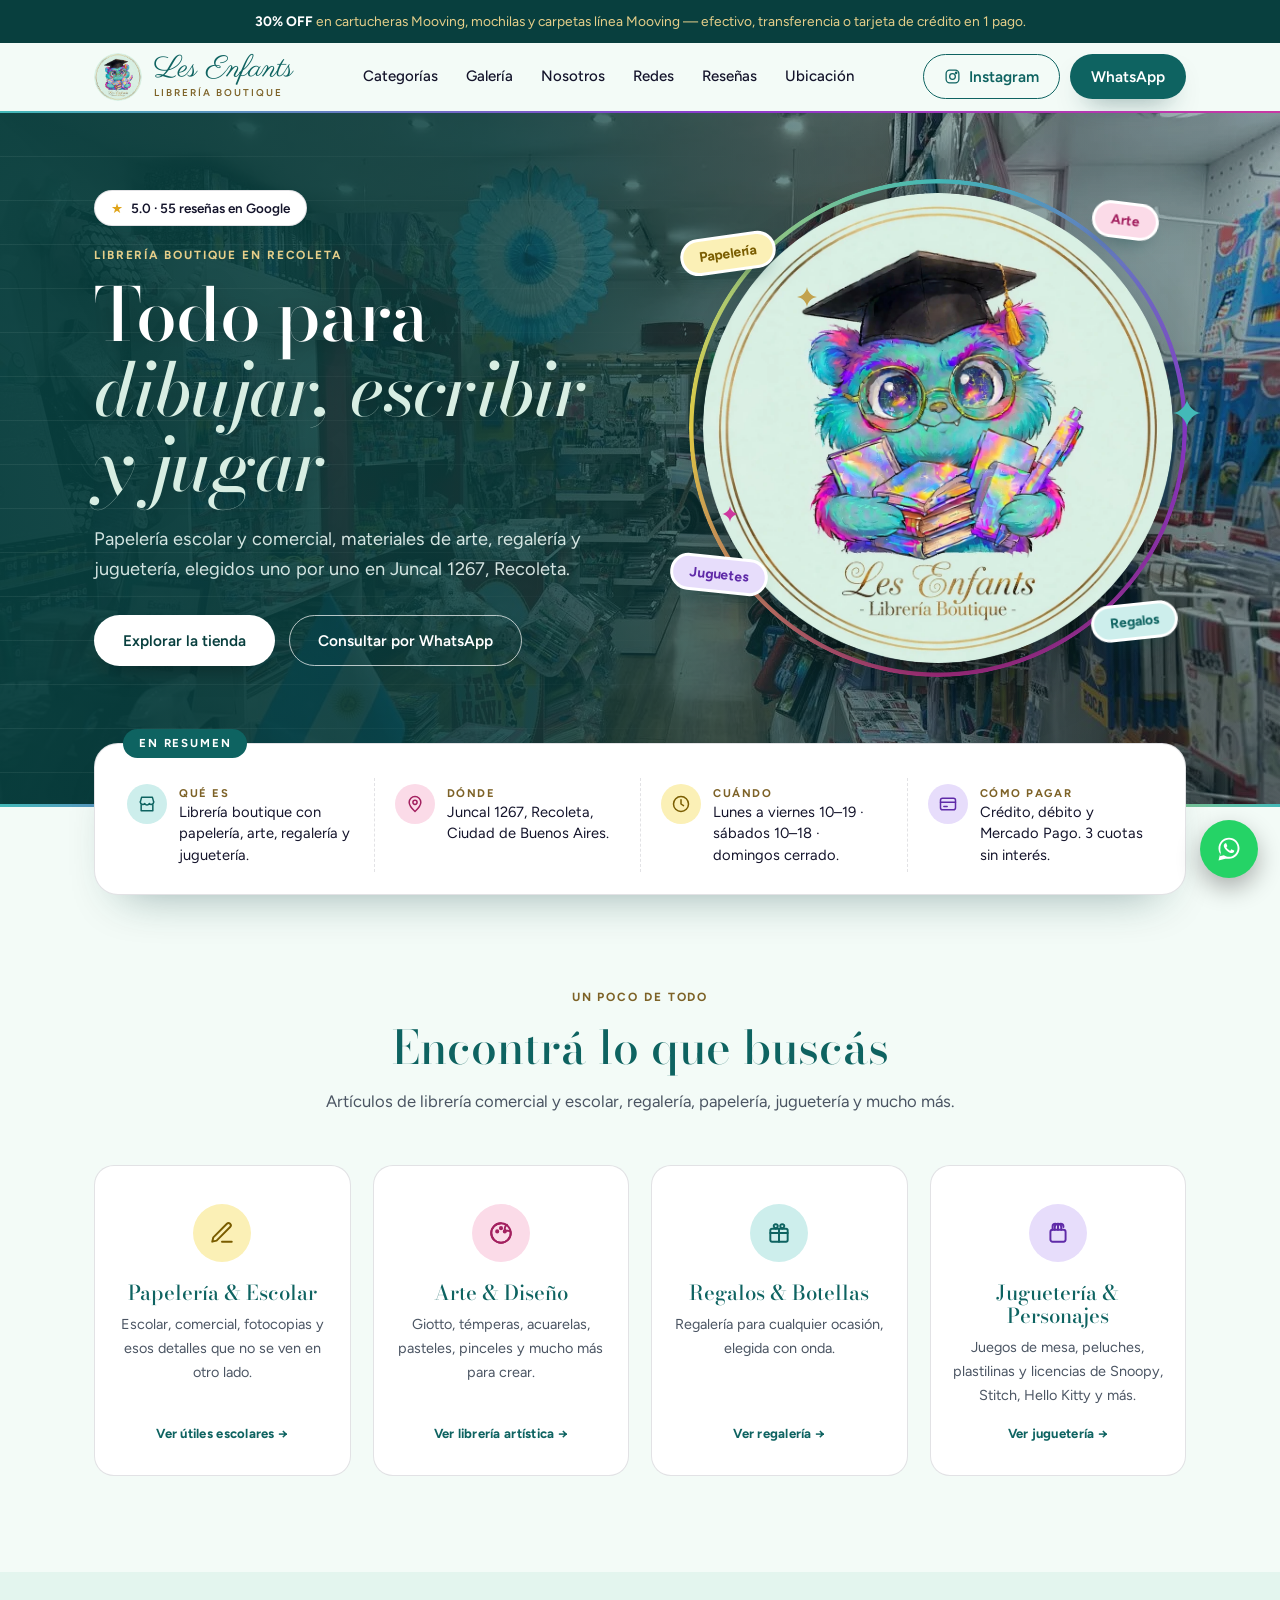
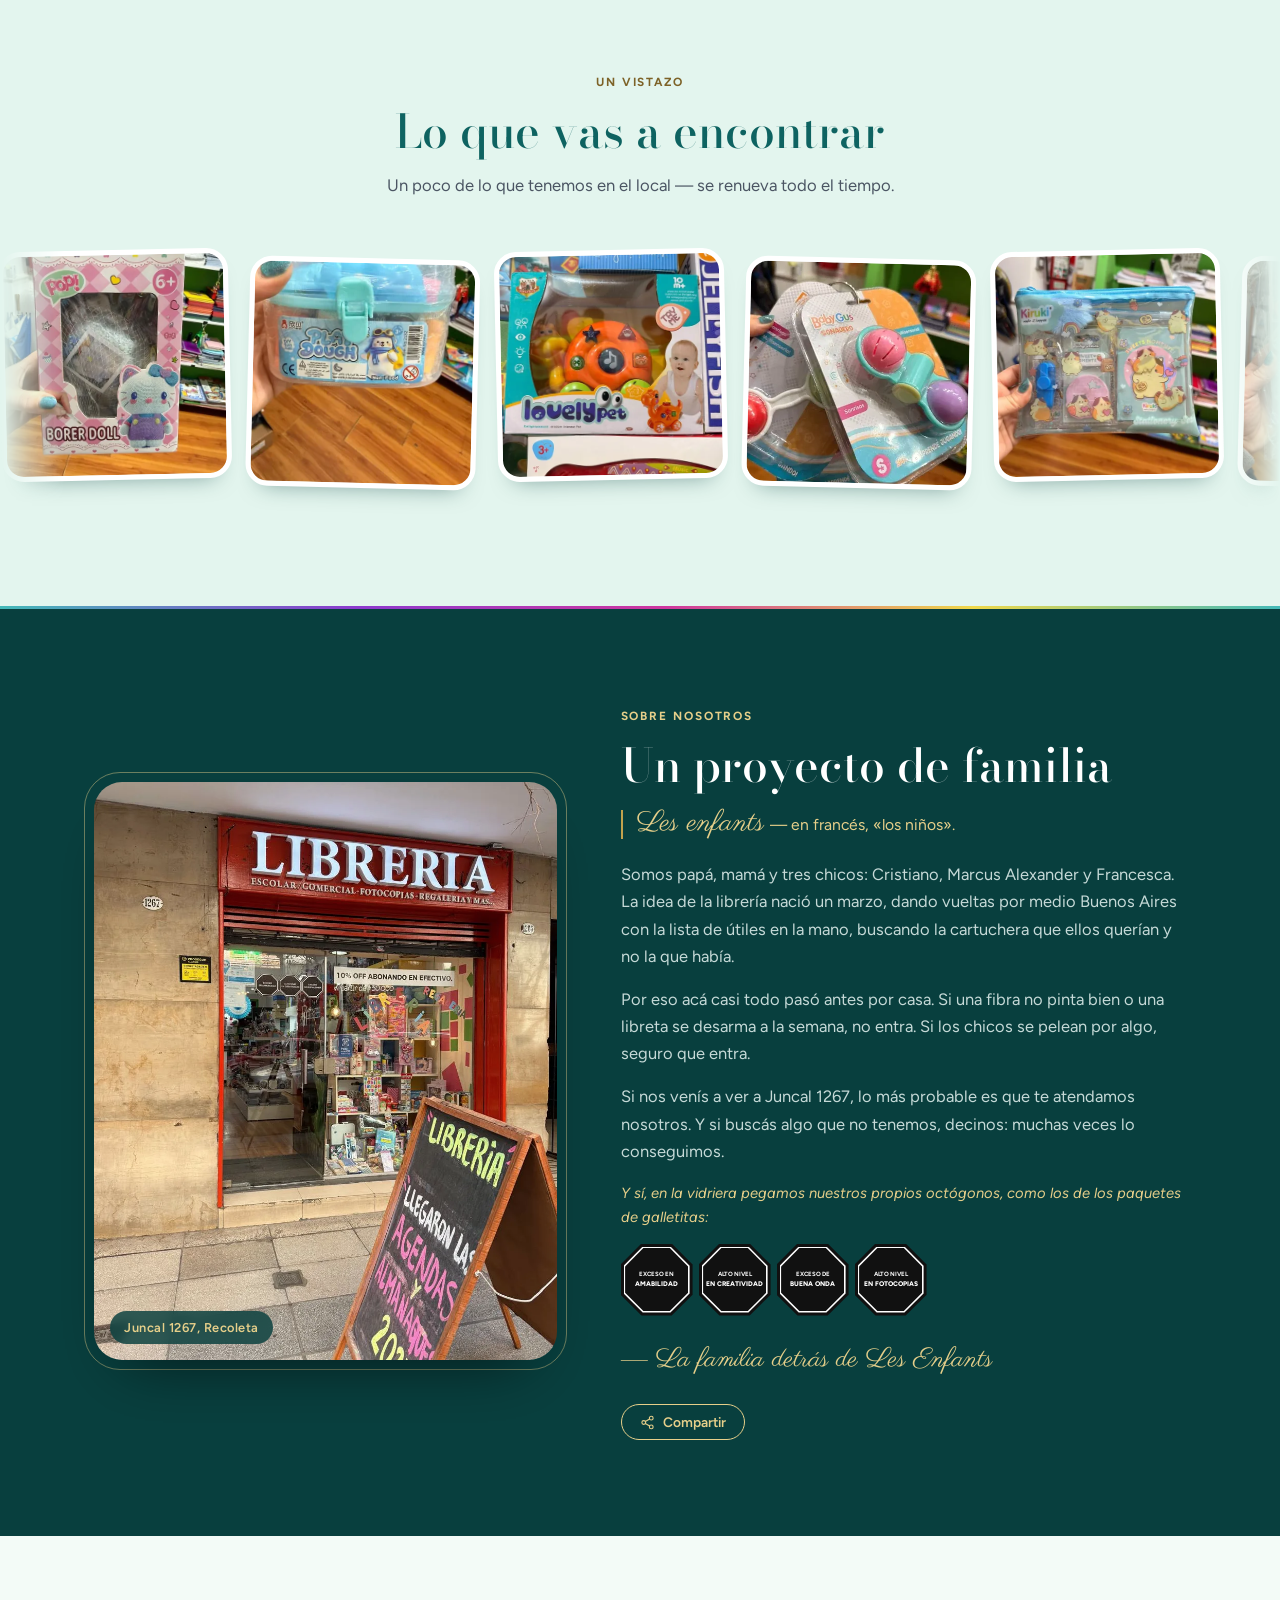
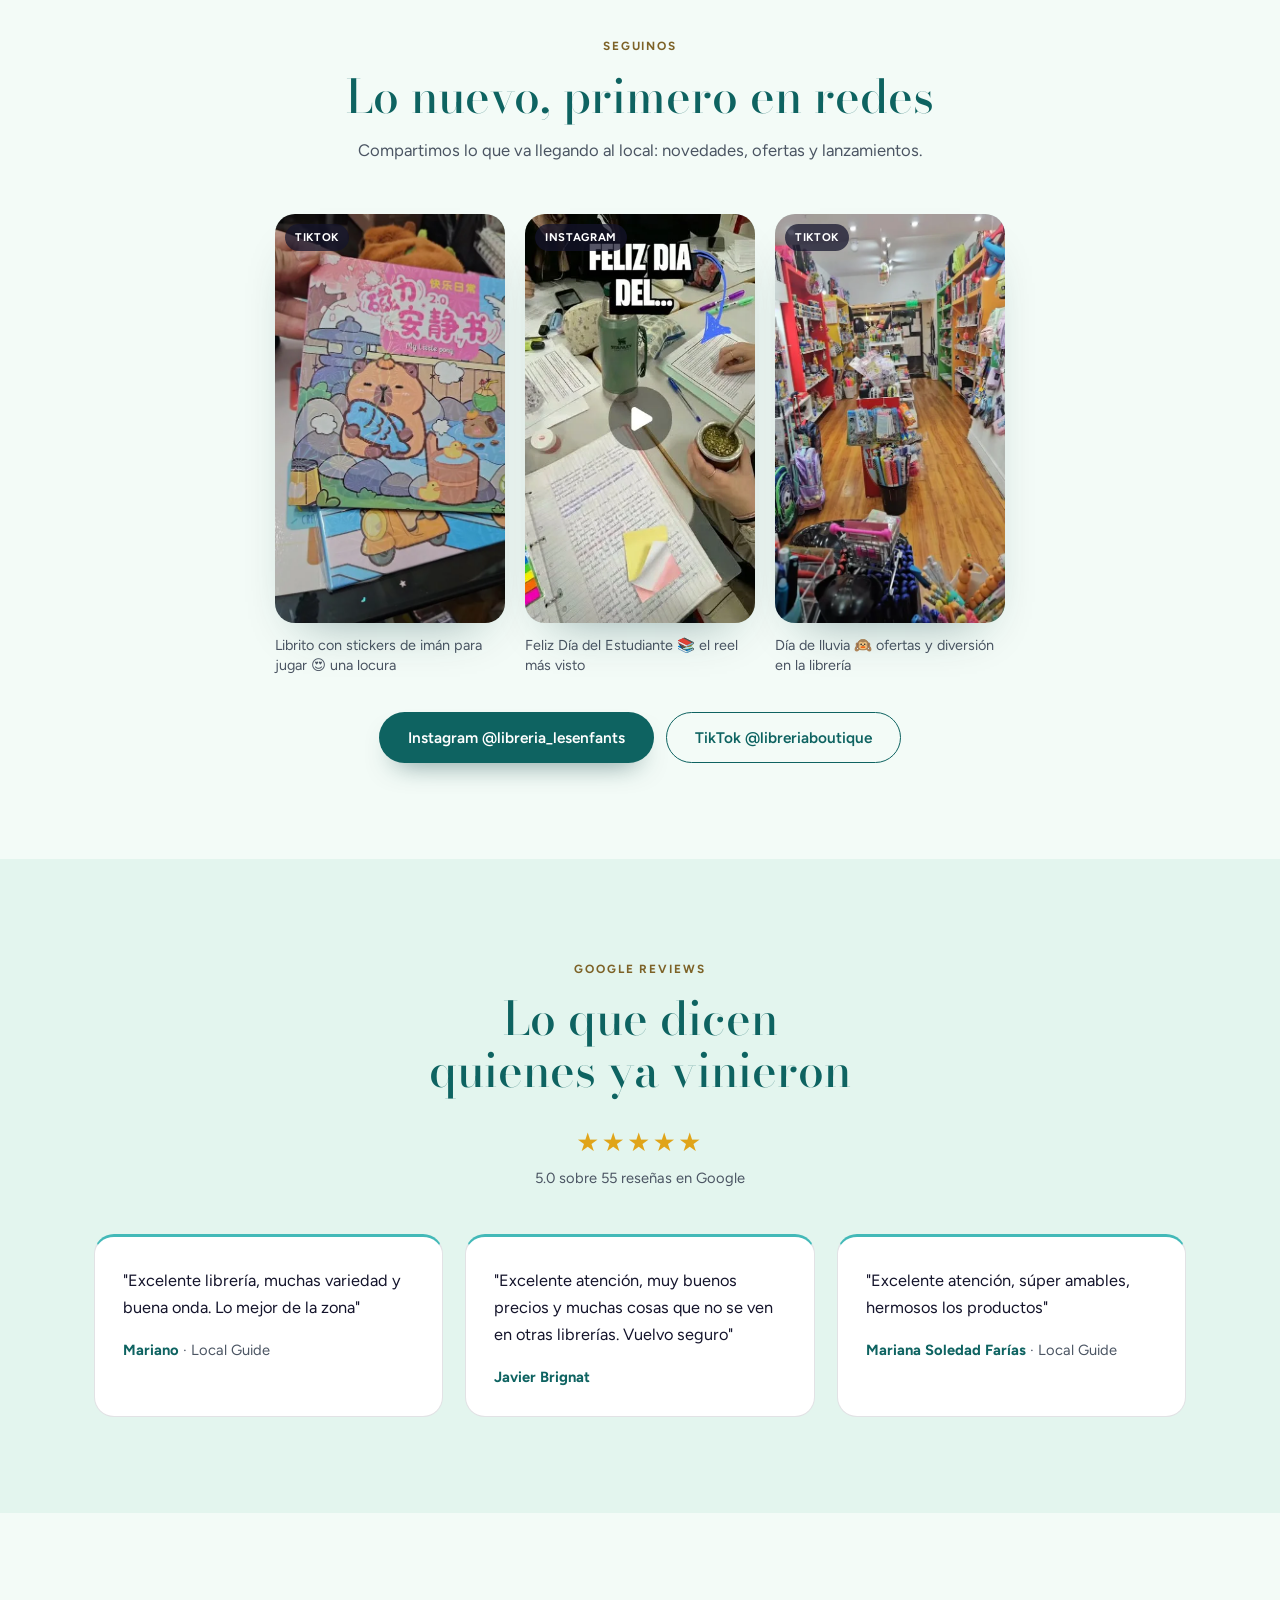
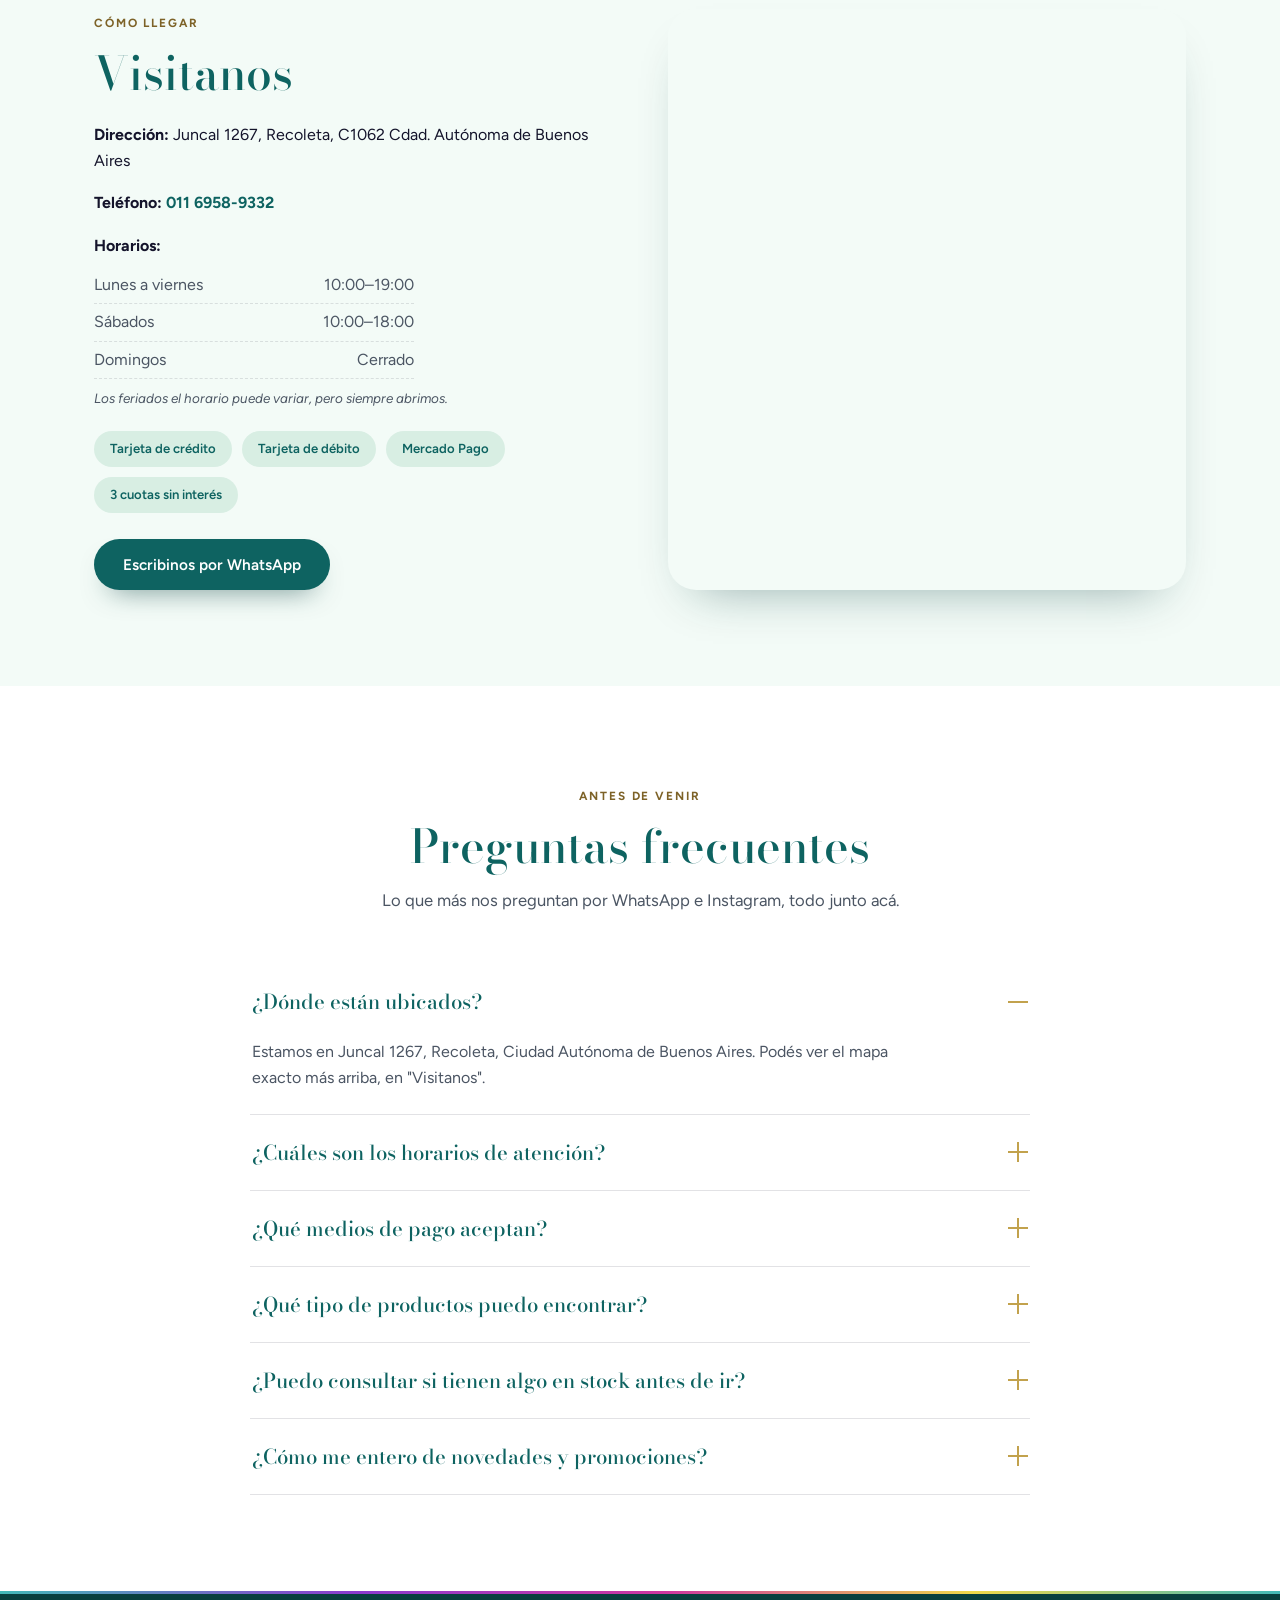
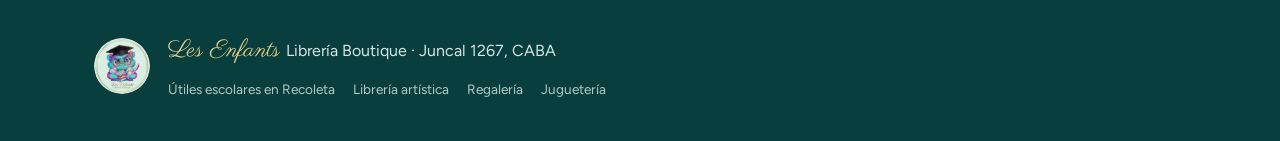
==== commit d1ba2785: "Fotos reales (hero interior + fachada), redes con TikToks/IG reales, Nosotros más personal - Hero: f" ====
--- a/index.html
+++ b/index.html
@@ -13,7 +13,7 @@
 <link rel="icon" type="image/png" sizes="32x32" href="assets/img/favicon-32.png">
 <link rel="icon" type="image/png" sizes="16x16" href="assets/img/favicon-16.png">
 <link rel="apple-touch-icon" href="assets/img/apple-touch-icon.png">
-<link rel="stylesheet" href="styles.css?v=1">
+<link rel="stylesheet" href="styles.css?v=4">
 <meta property="og:type" content="business.business">
 <meta property="og:title" content="Les Enfants Librería Boutique | Librería y juguetería en Recoleta">
 <meta property="og:description" content="Papelería, arte, regalería y juguetería en Juncal 1267, Recoleta. Elegidos uno por uno. 5.0★ en Google.">
@@ -33,6 +33,7 @@
   "image": "https://borthaburutoribio.github.io/les-enfants-website/assets/img/og-image.jpg",
   "url": "https://borthaburutoribio.github.io/les-enfants-website/",
   "telephone": "+5491169589332",
+  "sameAs": ["https://www.instagram.com/libreria_lesenfants/", "https://www.tiktok.com/@libreriaboutique"],
   "priceRange": "$$",
   "address": {
     "@type": "PostalAddress",
@@ -92,7 +93,7 @@
     {
       "@type": "Question",
       "name": "¿Qué tipo de productos puedo encontrar?",
-      "acceptedAnswer": { "@type": "Answer", "text": "Papelería comercial y escolar, arte, regalería, juguetería y artículos con licencias como Hello Kitty, Snoopy, Spiderman y la Selección Argentina." }
+      "acceptedAnswer": { "@type": "Answer", "text": "Papelería comercial y escolar, arte, regalería, juguetería y artículos con licencias como Hello Kitty, Snoopy, Spiderman y la Selección Argentina, entre otras." }
     },
     {
       "@type": "Question",
@@ -102,7 +103,7 @@
     {
       "@type": "Question",
       "name": "¿Cómo me entero de novedades y promociones?",
-      "acceptedAnswer": { "@type": "Answer", "text": "Siguiendo a Les Enfants en Instagram (@lorem_ipsum) y TikTok (@lorem_ipsum), donde compartimos las novedades primero." }
+      "acceptedAnswer": { "@type": "Answer", "text": "Siguiendo a Les Enfants en Instagram (@libreria_lesenfants) y TikTok (@libreriaboutique), donde compartimos las novedades primero." }
     }
   ]
 }
@@ -131,7 +132,7 @@
       <a href="#ubicacion">Ubicación</a>
     </nav>
     <div class="header-ctas">
-      <a href="#" class="btn btn-outline nav-cta" target="_blank" rel="noopener">
+      <a href="https://www.instagram.com/libreria_lesenfants/" class="btn btn-outline nav-cta" target="_blank" rel="noopener">
         <svg viewBox="0 0 24 24" fill="none" stroke="currentColor" stroke-width="1.8" aria-hidden="true"><rect x="3" y="3" width="18" height="18" rx="5"/><circle cx="12" cy="12" r="4"/><circle cx="17.2" cy="6.8" r="1"/></svg>
         Instagram
       </a>
@@ -145,7 +146,10 @@
 
 <main id="main">
 
-  <section class="hero" id="inicio">
+  <section class="hero hero--photo" id="inicio">
+    <div class="hero-photo">
+      <img src="assets/img/interior-libreria-les-enfants-recoleta.webp" srcset="assets/img/interior-libreria-les-enfants-recoleta-800.webp 800w, assets/img/interior-libreria-les-enfants-recoleta.webp 1280w" sizes="100vw" alt="Interior de Les Enfants Librería Boutique en Recoleta: pasillo con estanterías de papelería, útiles y juguetes" width="1280" height="960" fetchpriority="high">
+    </div>
     <div class="container hero-grid">
       <div class="hero-copy">
         <span class="rating-chip"><span aria-hidden="true">★</span> 5.0 · 55 reseñas en Google</span>
@@ -318,23 +322,22 @@
   <section class="nosotros" id="nosotros">
     <div class="container nosotros-grid">
       <div class="nosotros-media">
-        <!-- FOTO PENDIENTE: reemplazar todo este <figure class="ph"> por
-             <img src="assets/img/local.jpg" alt="Fachada de Les Enfants Librería Boutique en Juncal 1267, Recoleta" loading="lazy">
-             (la foto nueva del local, vertical 4:5 de preferencia). El CSS ya le da el mismo tamaño y bordes. -->
-        <figure class="ph ph--tall" data-slot="foto-local" role="img" aria-label="Espacio reservado para la foto del local (Lorem ipsum)">
-          <svg viewBox="0 0 24 24" fill="none" stroke="currentColor" stroke-width="1.6" stroke-linecap="round" stroke-linejoin="round" aria-hidden="true"><path d="M4 8h3l1.5-2h7L17 8h3v11H4Z"/><circle cx="12" cy="13.5" r="3.5"/></svg>
-          <strong>Lorem ipsum</strong>
-          <span>Foto del local · reemplazar por la nueva</span>
+        <figure class="nosotros-photo">
+          <img src="assets/img/fachada-les-enfants-juncal-1267.webp" alt="Fachada de Les Enfants Librería Boutique en Juncal 1267, Recoleta: marquesina roja, vidriera con juguetes y pizarrón en la vereda" width="900" height="1125" loading="lazy" decoding="async">
+          <figcaption>Juncal 1267, Recoleta</figcaption>
         </figure>
       </div>
       <div class="nosotros-content">
         <span class="eyebrow">Sobre nosotros</span>
         <h2>Un proyecto de familia</h2>
         <p class="etimologia"><span class="brand-script">Les enfants</span> — en francés, «los niños».</p>
-        <p>Les Enfants es un emprendimiento familiar, pensado en nuestros hijos —Cristiano, Marcus Alexander y Francesca—. Desde ahí armamos, en el corazón de Recoleta, una librería boutique distinta: papelería, arte y regalos únicos, elegidos con onda y con la idea de que siempre encuentres algo que no viste en ningún otro lado.</p>
-        <p>Cada producto lo elegimos nosotros, uno por uno, con la misma atención que le pondríamos a algo para nuestra propia casa. Atención personalizada, novedades todo el tiempo, y una estética que se nota desde la vidriera hasta el último estante.</p>
-
-        <p class="sellos-caption">Nos hicimos nuestras propias etiquetas frontales:</p>
+        <!-- A CONFIRMAR con la dueña (texto reescrito 2026-09-25, algunas anécdotas son supuestas):
+             "papá y mamá", la búsqueda de útiles en marzo, que los chicos "prueban" productos, y que se consiguen cosas por encargo. -->
+        <p>Somos papá, mamá y tres chicos: Cristiano, Marcus Alexander y Francesca. La idea de la librería nació un marzo, dando vueltas por medio Buenos Aires con la lista de útiles en la mano, buscando la cartuchera que ellos querían y no la que había.</p>
+        <p>Por eso acá casi todo pasó antes por casa. Si una fibra no pinta bien o una libreta se desarma a la semana, no entra. Si los chicos se pelean por algo, seguro que entra.</p>
+        <p>Si nos venís a ver a Juncal 1267, lo más probable es que te atendamos nosotros. Y si buscás algo que no tenemos, decinos: muchas veces lo conseguimos.</p>
+
+        <p class="sellos-caption">Y sí, en la vidriera pegamos nuestros propios octógonos, como los de los paquetes de galletitas:</p>
         <ul class="sellos-row">
           <li class="sello-octagono"><div class="sello-ring"><div class="sello-inner"><span>EXCESO EN</span><strong>AMABILIDAD</strong></div></div></li>
           <li class="sello-octagono"><div class="sello-ring"><div class="sello-inner"><span>ALTO NIVEL</span><strong>EN CREATIVIDAD</strong></div></div></li>
@@ -361,27 +364,31 @@
         <p>Compartimos lo que va llegando al local: novedades, ofertas y lanzamientos.</p>
       </div>
       <div class="redes-grid">
-        <!-- PENDIENTE: 3 miniaturas de publicaciones o videos reales. Reemplazar cada <figure class="ph"> por
-             <a class="redes-card" href="LINK"><img src="assets/img/redes/1.jpg" alt="..." loading="lazy"></a> -->
-        <figure class="ph ph--reel" data-slot="redes-1" role="img" aria-label="Espacio reservado para una publicación (Lorem ipsum)">
-          <svg viewBox="0 0 24 24" fill="currentColor" aria-hidden="true"><path d="M8 5v14l11-7z"/></svg>
-          <strong>Lorem ipsum</strong>
-          <span>Miniatura de publicación</span>
-        </figure>
-        <figure class="ph ph--reel" data-slot="redes-2" role="img" aria-label="Espacio reservado para una publicación (Lorem ipsum)">
-          <svg viewBox="0 0 24 24" fill="currentColor" aria-hidden="true"><path d="M8 5v14l11-7z"/></svg>
-          <strong>Lorem ipsum</strong>
-          <span>Miniatura de publicación</span>
-        </figure>
-        <figure class="ph ph--reel" data-slot="redes-3" role="img" aria-label="Espacio reservado para una publicación (Lorem ipsum)">
-          <svg viewBox="0 0 24 24" fill="currentColor" aria-hidden="true"><path d="M8 5v14l11-7z"/></svg>
-          <strong>Lorem ipsum</strong>
-          <span>Miniatura de publicación</span>
-        </figure>
+        <a class="redes-card" href="https://www.tiktok.com/@libreriaboutique/video/7496574789100915973" target="_blank" rel="noopener">
+          <span class="redes-thumb">
+            <img src="assets/img/redes/tiktok-librito-stickers-iman.webp" alt="Librito de stickers con imán de carpinchos, en video de TikTok de Les Enfants" width="480" height="853" loading="lazy">
+            <span class="redes-badge">TikTok</span>
+          </span>
+          <span class="redes-caption">Librito con stickers de imán para jugar 😍 una locura</span>
+        </a>
+        <a class="redes-card" href="https://www.instagram.com/reel/DdjJQueRAjL/" target="_blank" rel="noopener">
+          <span class="redes-thumb">
+            <img src="assets/img/redes/instagram-reel-dia-del-estudiante.webp" alt="Mate, apuntes y útiles en el reel del Día del Estudiante de Les Enfants en Instagram" width="361" height="640" loading="lazy">
+            <span class="redes-badge">Instagram</span>
+          </span>
+          <span class="redes-caption">Feliz Día del Estudiante 📚 el reel más visto</span>
+        </a>
+        <a class="redes-card" href="https://www.tiktok.com/@libreriaboutique/video/7505140261693967621" target="_blank" rel="noopener">
+          <span class="redes-thumb">
+            <img src="assets/img/redes/tiktok-dia-de-lluvia-libreria.webp" alt="Interior de la librería Les Enfants en Recoleta, en video de TikTok" width="480" height="853" loading="lazy">
+            <span class="redes-badge">TikTok</span>
+          </span>
+          <span class="redes-caption">Día de lluvia 🙉 ofertas y diversión en la librería</span>
+        </a>
       </div>
       <div class="redes-cta">
-        <a href="#" class="btn btn-primary" target="_blank" rel="noopener">Instagram @lorem_ipsum</a>
-        <a href="#" class="btn btn-outline" target="_blank" rel="noopener">TikTok @lorem_ipsum</a>
+        <a href="https://www.instagram.com/libreria_lesenfants/" class="btn btn-primary" target="_blank" rel="noopener">Instagram @libreria_lesenfants</a>
+        <a href="https://www.tiktok.com/@libreriaboutique" class="btn btn-outline" target="_blank" rel="noopener">TikTok @libreriaboutique</a>
       </div>
     </div>
   </section>
@@ -487,7 +494,7 @@
             <span class="faq-icon"></span>
           </button>
           <div class="faq-answer">
-            <p>Papelería comercial y escolar, arte (témperas, acuarelas, pinceles), regalería, juguetería y esos detalles con licencias — Hello Kitty, Snoopy, Spiderman, la Selección Argentina — que no se ven en otro lado.</p>
+            <p>Papelería comercial y escolar, arte (témperas, acuarelas, pinceles), regalería, juguetería y esos detalles con licencias — Hello Kitty, Snoopy, Spiderman, la Selección Argentina y más — que no se ven en otro lado.</p>
           </div>
         </div>
         <div class="faq-item">
@@ -505,7 +512,7 @@
             <span class="faq-icon"></span>
           </button>
           <div class="faq-answer">
-            <p>Seguinos en Instagram (@lorem_ipsum) y TikTok (@lorem_ipsum) — ahí compartimos las novedades, ofertas y todo lo nuevo que va llegando primero.</p>
+            <p>Seguinos en Instagram (@libreria_lesenfants) y TikTok (@libreriaboutique) — ahí compartimos las novedades, ofertas y todo lo nuevo que va llegando primero.</p>
           </div>
         </div>
       </div>
--- a/styles.css
+++ b/styles.css
@@ -159,6 +159,29 @@
   mask-image: linear-gradient(90deg, #000 0%, transparent 62%);
   pointer-events: none;
 }
+/* Hero con foto real del local: la foto va de fondo, con un velo en el teal de la marca
+   (más denso a la izquierda, donde está el texto) y los renglones de cuaderno encima */
+.hero--photo { background: var(--teal-900); color: #fff; }
+.hero-photo { position: absolute; inset: 0; overflow: hidden; }
+.hero-photo img { width: 100%; height: 100%; object-fit: cover; object-position: 55% 40%; filter: saturate(0.85) contrast(1.02); }
+.hero-photo::after {
+  content: ""; position: absolute; inset: 0;
+  background:
+    linear-gradient(90deg, rgba(8, 63, 62, 0.94) 0%, rgba(8, 63, 62, 0.82) 38%, rgba(8, 63, 62, 0.42) 72%, rgba(8, 63, 62, 0.30) 100%),
+    linear-gradient(180deg, rgba(20, 20, 43, 0.10) 0%, rgba(20, 20, 43, 0.35) 100%);
+}
+.hero--photo::before { z-index: 1; background-image: repeating-linear-gradient(to bottom, transparent 0 43px, rgba(216, 238, 227, 0.08) 43px 44px); }
+.hero--photo::after { content: ""; position: absolute; left: 0; right: 0; bottom: 0; height: 3px; background: var(--holo); z-index: 1; }
+.hero.hero--photo .hero-grid { z-index: 2; }
+.hero.hero--photo .eyebrow { color: var(--gold-light); }
+.hero.hero--photo h1 { color: #fff; text-shadow: 0 2px 24px rgba(0, 0, 0, 0.25); }
+.hero.hero--photo h1 em { color: var(--mint-200); }
+.hero.hero--photo .hero-lede { color: rgba(234, 247, 244, 0.9); }
+.hero.hero--photo .btn-primary { background: #fff; color: var(--teal-900); box-shadow: 0 14px 28px -16px rgba(0, 0, 0, 0.6); }
+.hero.hero--photo .btn-primary:hover { background: var(--mint-200); }
+.hero.hero--photo .btn-outline { color: #fff; border-color: rgba(255, 255, 255, 0.7); }
+.hero.hero--photo .btn-outline:hover { background: #fff; color: var(--teal-900); }
+.hero.hero--photo .hero-badge { box-shadow: 0 34px 70px -28px rgba(0, 0, 0, 0.7); }
 .hero-grid {
   position: relative; z-index: 1;
   display: grid;
@@ -321,6 +344,10 @@
 .nosotros-grid { display: grid; grid-template-columns: minmax(0, 0.9fr) minmax(0, 1.1fr); gap: 64px; align-items: center; }
 .nosotros-media img, .nosotros-media .ph { width: 100%; aspect-ratio: 4 / 5; object-fit: cover; border-radius: var(--r-lg); }
 .nosotros-media img { box-shadow: 0 30px 60px -30px rgba(0, 0, 0, 0.6); }
+.nosotros-photo { position: relative; margin: 0; }
+.nosotros-photo img { display: block; filter: saturate(0.92); }
+.nosotros-photo::before { content: ""; position: absolute; inset: -10px; border: 1px solid rgba(230, 207, 138, 0.45); border-radius: calc(var(--r-lg) + 8px); pointer-events: none; }
+.nosotros-photo figcaption { position: absolute; left: 16px; bottom: 16px; padding: 6px 14px; border-radius: 999px; background: rgba(8, 63, 62, 0.82); color: var(--gold-light); font-size: 0.8rem; font-weight: 600; letter-spacing: 0.04em; -webkit-backdrop-filter: blur(4px); backdrop-filter: blur(4px); }
 .nosotros-content .eyebrow { color: var(--gold-light); }
 .nosotros-content h2 { color: #fff; font-size: clamp(2rem, 3.8vw, 2.9rem); margin-bottom: 18px; }
 .nosotros-content p { color: rgba(234, 247, 244, 0.84); margin-bottom: 16px; font-size: 1.03rem; }
@@ -381,6 +408,14 @@
 .ph--reel { aspect-ratio: 4 / 5; width: 100%; }
 .ph--reel svg { width: 38px; height: 38px; }
 .ph--reel strong { font-size: 1.4rem; }
+.redes-card { display: flex; flex-direction: column; gap: 12px; text-decoration: none; color: var(--ink); text-align: left; }
+.redes-thumb { position: relative; display: block; aspect-ratio: 9 / 16; border-radius: var(--r); overflow: hidden; background: var(--mint-100); box-shadow: var(--shadow); }
+.redes-thumb::after { content: ""; position: absolute; left: 0; right: 0; top: 0; height: 3px; background: var(--holo); opacity: 0; transition: opacity .25s ease; }
+.redes-thumb img { width: 100%; height: 100%; object-fit: cover; display: block; transition: transform .5s ease; }
+.redes-badge { position: absolute; top: 10px; left: 10px; padding: 4px 10px; border-radius: 999px; background: rgba(20, 20, 43, 0.72); color: #fff; font-size: 0.7rem; font-weight: 700; letter-spacing: 0.06em; text-transform: uppercase; }
+.redes-caption { font-size: 0.9rem; line-height: 1.4; color: var(--ink-soft); }
+.redes-card:hover .redes-thumb img, .redes-card:focus-visible .redes-thumb img { transform: scale(1.04); }
+.redes-card:hover .redes-thumb::after, .redes-card:focus-visible .redes-thumb::after { opacity: 1; }
 .redes-cta { display: flex; flex-wrap: wrap; justify-content: center; gap: 12px; margin-top: 36px; }
 
 /* Reseñas */
@@ -481,8 +516,9 @@
   .galeria-slide { width: 150px; height: 150px; border-width: 4px; border-radius: 18px; }
   .galeria-track-inner { gap: 12px; animation-duration: 55s; }
   .promo-bar { font-size: 0.78rem; padding: 8px 16px; line-height: 1.45; }
-  .redes-grid { grid-template-columns: repeat(2, minmax(0, 1fr)); gap: 14px; }
-  .redes-grid > :nth-child(3) { display: none; }
+  .redes-grid { grid-template-columns: repeat(3, minmax(0, 1fr)); gap: 10px; }
+  .redes-caption { display: none; }
+  .redes-badge { top: 6px; left: 6px; padding: 3px 7px; font-size: 0.58rem; }
   .ph--reel strong { font-size: 1.2rem; }
   .sticker { font-size: 0.76rem; padding: 6px 12px; }
   .brand-text .brand-script { font-size: 1.6rem; }
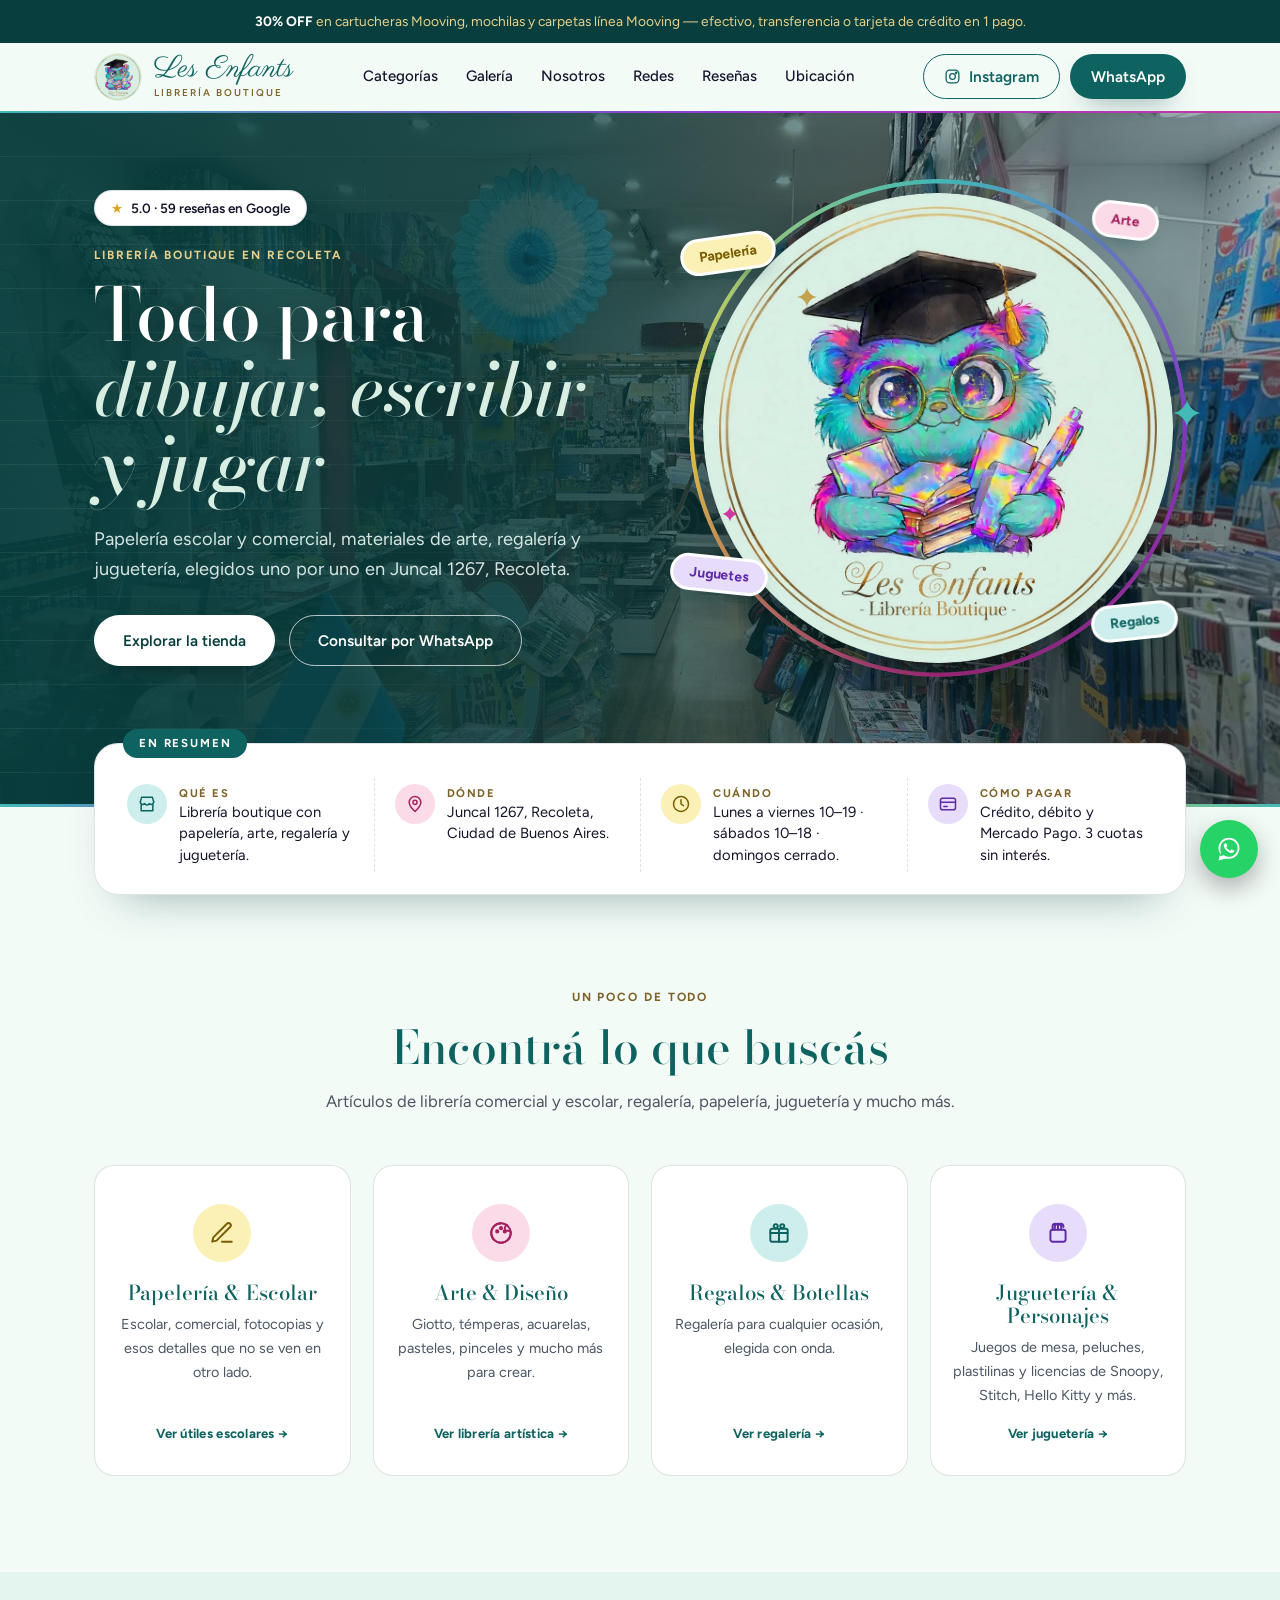
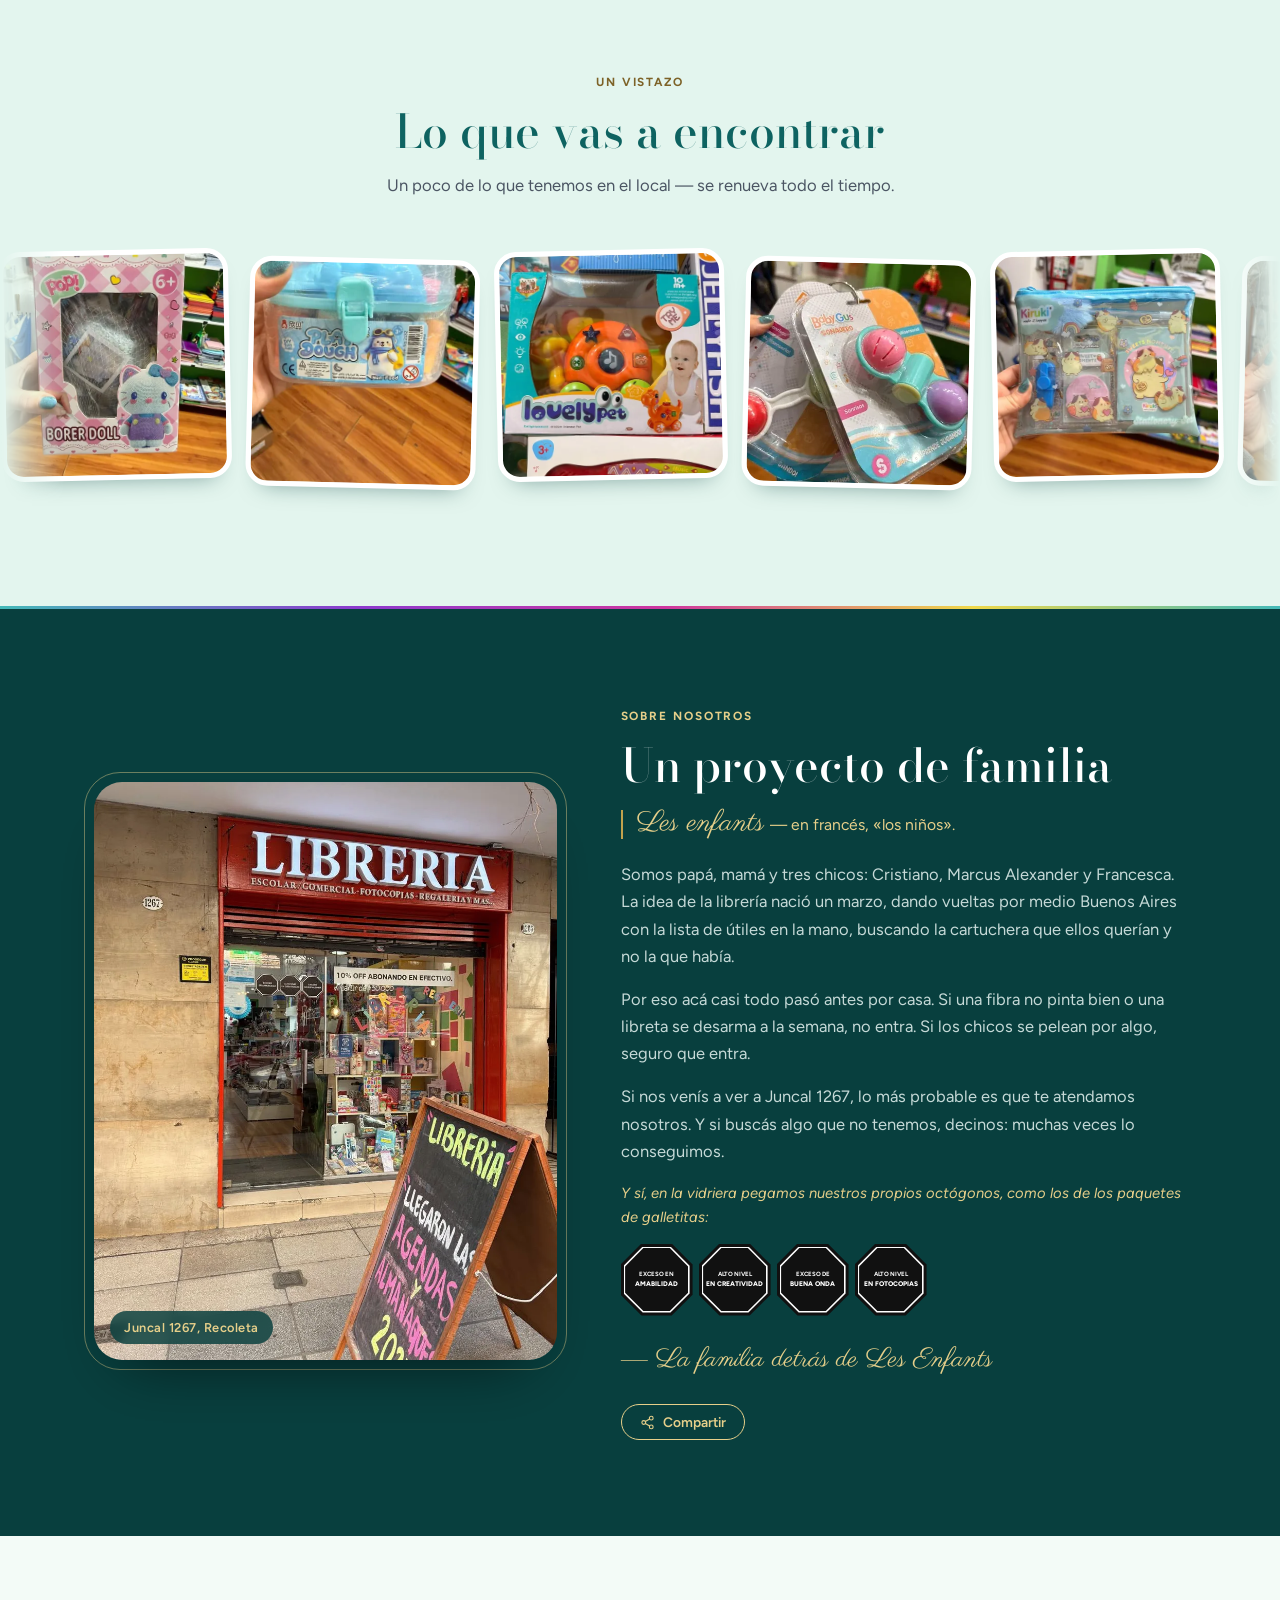
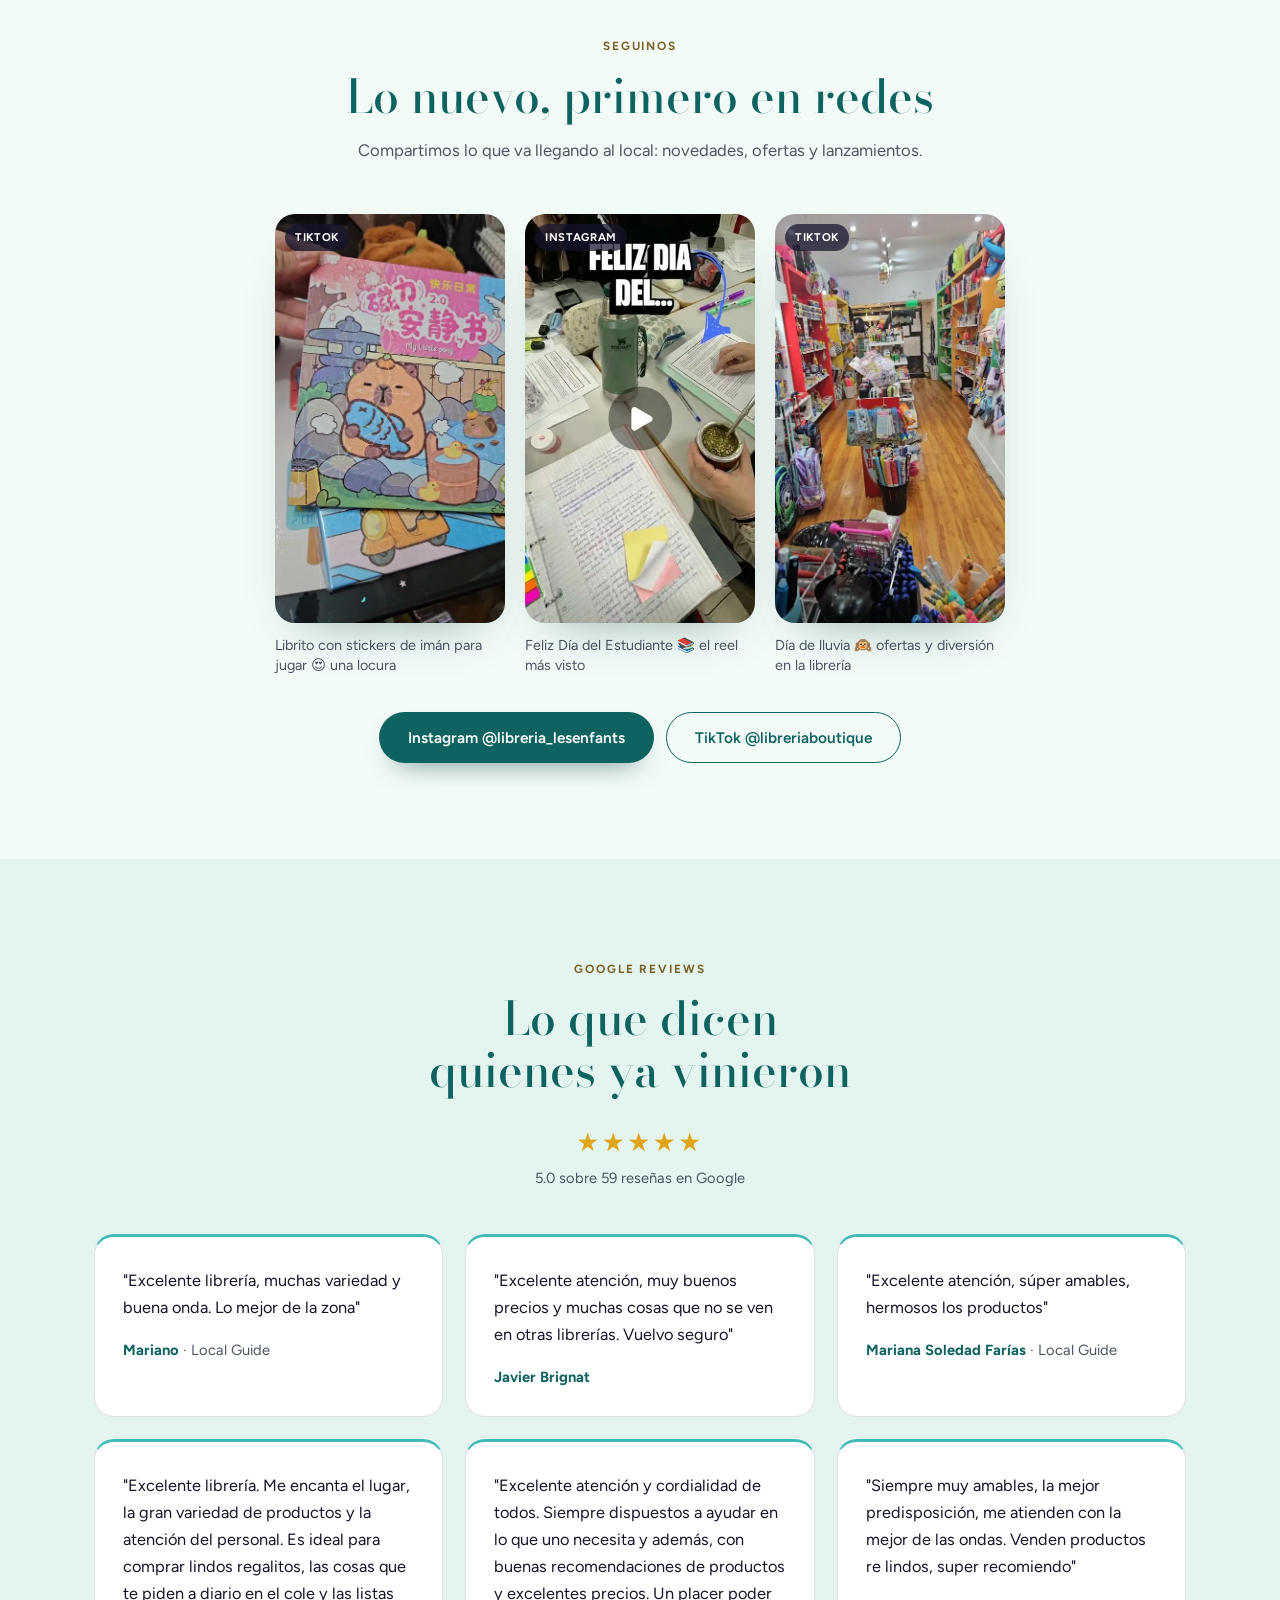
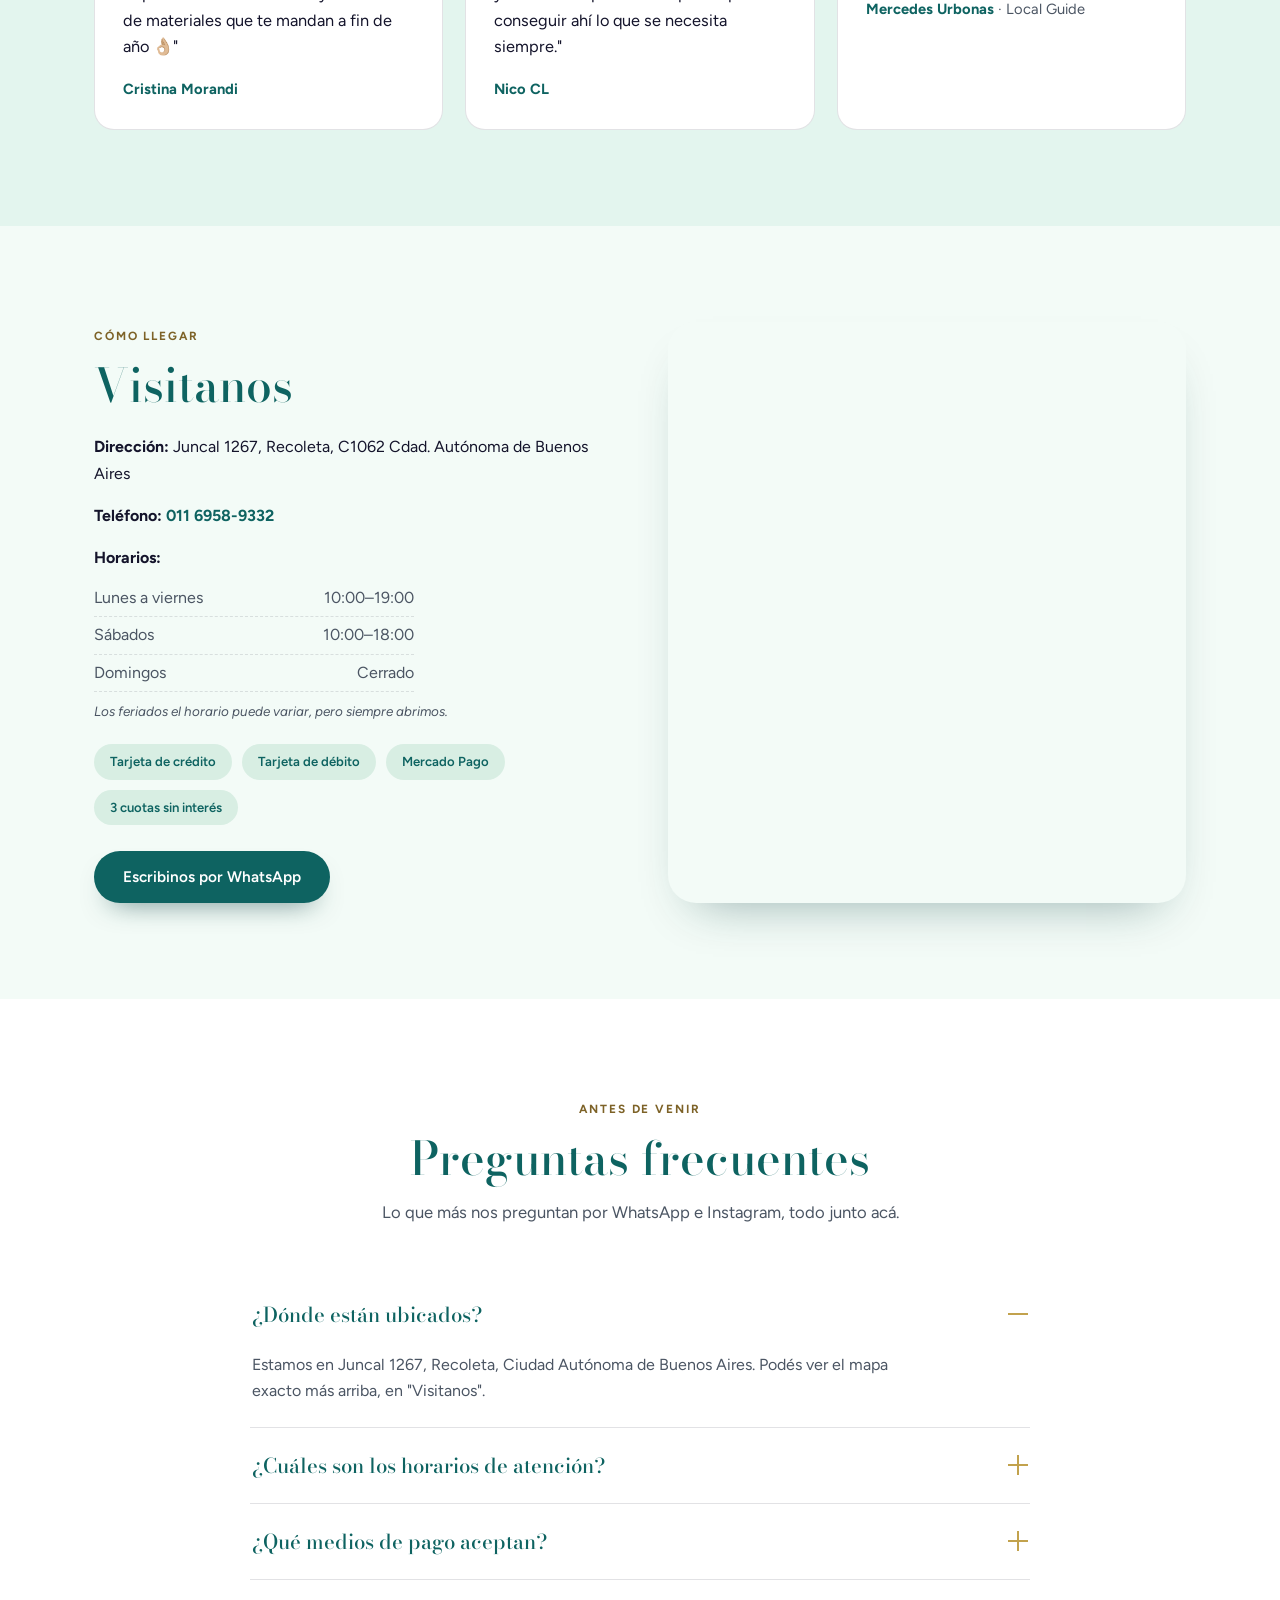
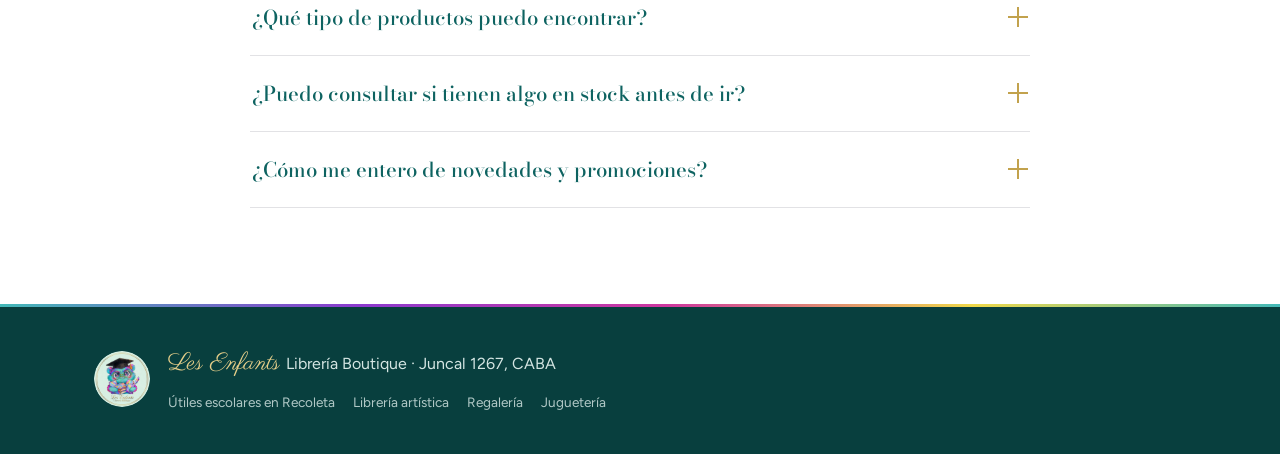
==== commit 2af8ed10: "Reseñas: 3 reseñas reales más de Google (6 en total), total actualizado a 59 Co-Authored-By: Claude " ====
--- a/index.html
+++ b/index.html
@@ -66,7 +66,7 @@
   "aggregateRating": {
     "@type": "AggregateRating",
     "ratingValue": "5.0",
-    "reviewCount": "55"
+    "reviewCount": "59"
   }
 }
 </script>
@@ -152,7 +152,7 @@
     </div>
     <div class="container hero-grid">
       <div class="hero-copy">
-        <span class="rating-chip"><span aria-hidden="true">★</span> 5.0 · 55 reseñas en Google</span>
+        <span class="rating-chip"><span aria-hidden="true">★</span> 5.0 · 59 reseñas en Google</span>
         <span class="eyebrow">Librería boutique en Recoleta</span>
         <h1>Todo para <em>dibujar, escribir <span class="nb">y jugar</span></em></h1>
         <p class="hero-lede">Papelería escolar y comercial, materiales de arte, regalería y juguetería, elegidos uno por uno en Juncal 1267, Recoleta.</p>
@@ -399,7 +399,7 @@
         <span class="eyebrow">Google Reviews</span>
         <h2>Lo que dicen quienes ya vinieron</h2>
       </div>
-      <div class="rating-summary"><span class="stars" aria-hidden="true">★★★★★</span> <span class="rating-text">5.0 sobre 55 reseñas en Google</span></div>
+      <div class="rating-summary"><span class="stars" aria-hidden="true">★★★★★</span> <span class="rating-text">5.0 sobre 59 reseñas en Google</span></div>
       <div class="reviews-grid">
         <blockquote class="review-card">
           <p>"Excelente librería, muchas variedad y buena onda. Lo mejor de la zona"</p>
@@ -412,6 +412,18 @@
         <blockquote class="review-card">
           <p>"Excelente atención, súper amables, hermosos los productos"</p>
           <cite>Mariana Soledad Farías <span>· Local Guide</span></cite>
+        </blockquote>
+        <blockquote class="review-card">
+          <p>"Excelente librería. Me encanta el lugar, la gran variedad de productos y la atención del personal. Es ideal para comprar lindos regalitos, las cosas que te piden a diario en el cole y las listas de materiales que te mandan a fin de año 👌🏼"</p>
+          <cite>Cristina Morandi</cite>
+        </blockquote>
+        <blockquote class="review-card">
+          <p>"Excelente atención y cordialidad de todos. Siempre dispuestos a ayudar en lo que uno necesita y además, con buenas recomendaciones de productos y excelentes precios. Un placer poder conseguir ahí lo que se necesita siempre."</p>
+          <cite>Nico CL</cite>
+        </blockquote>
+        <blockquote class="review-card">
+          <p>"Siempre muy amables, la mejor predisposición, me atienden con la mejor de las ondas. Venden productos re lindos, super recomiendo"</p>
+          <cite>Mercedes Urbonas <span>· Local Guide</span></cite>
         </blockquote>
       </div>
     </div>
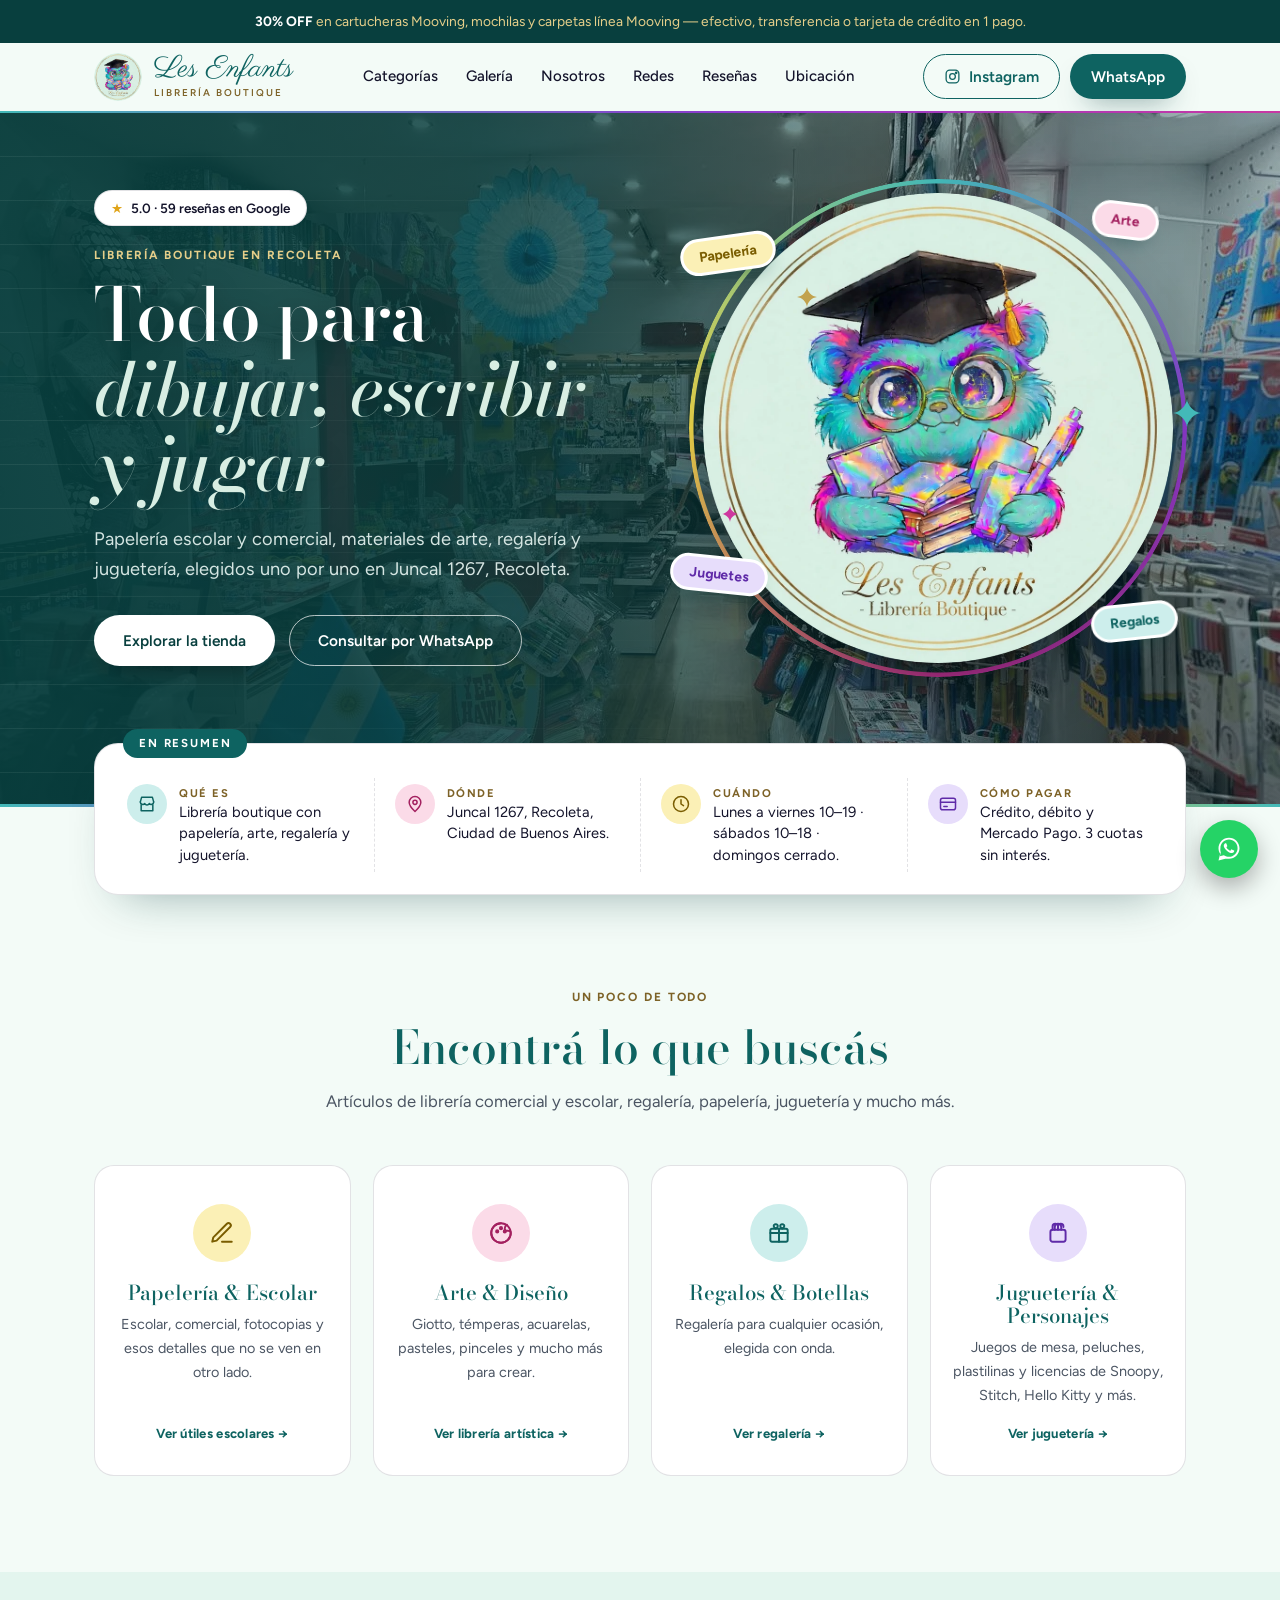
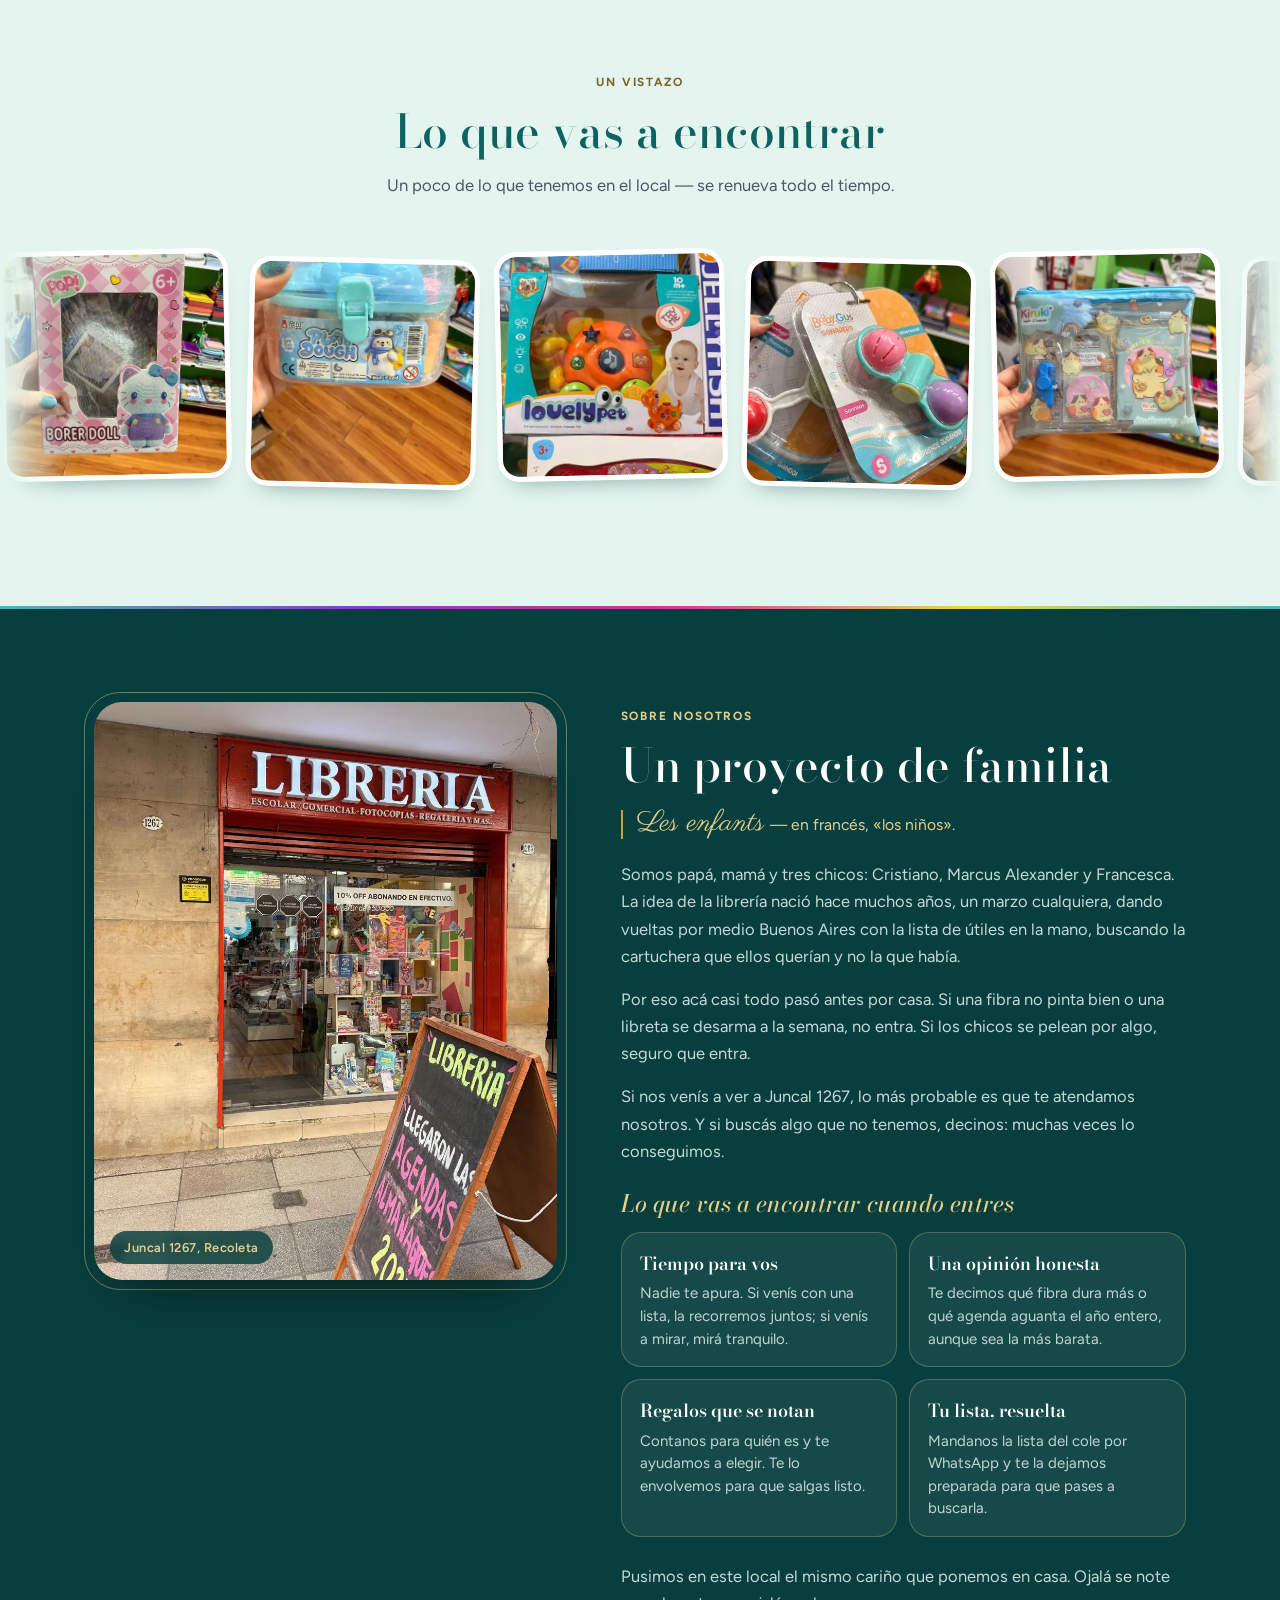
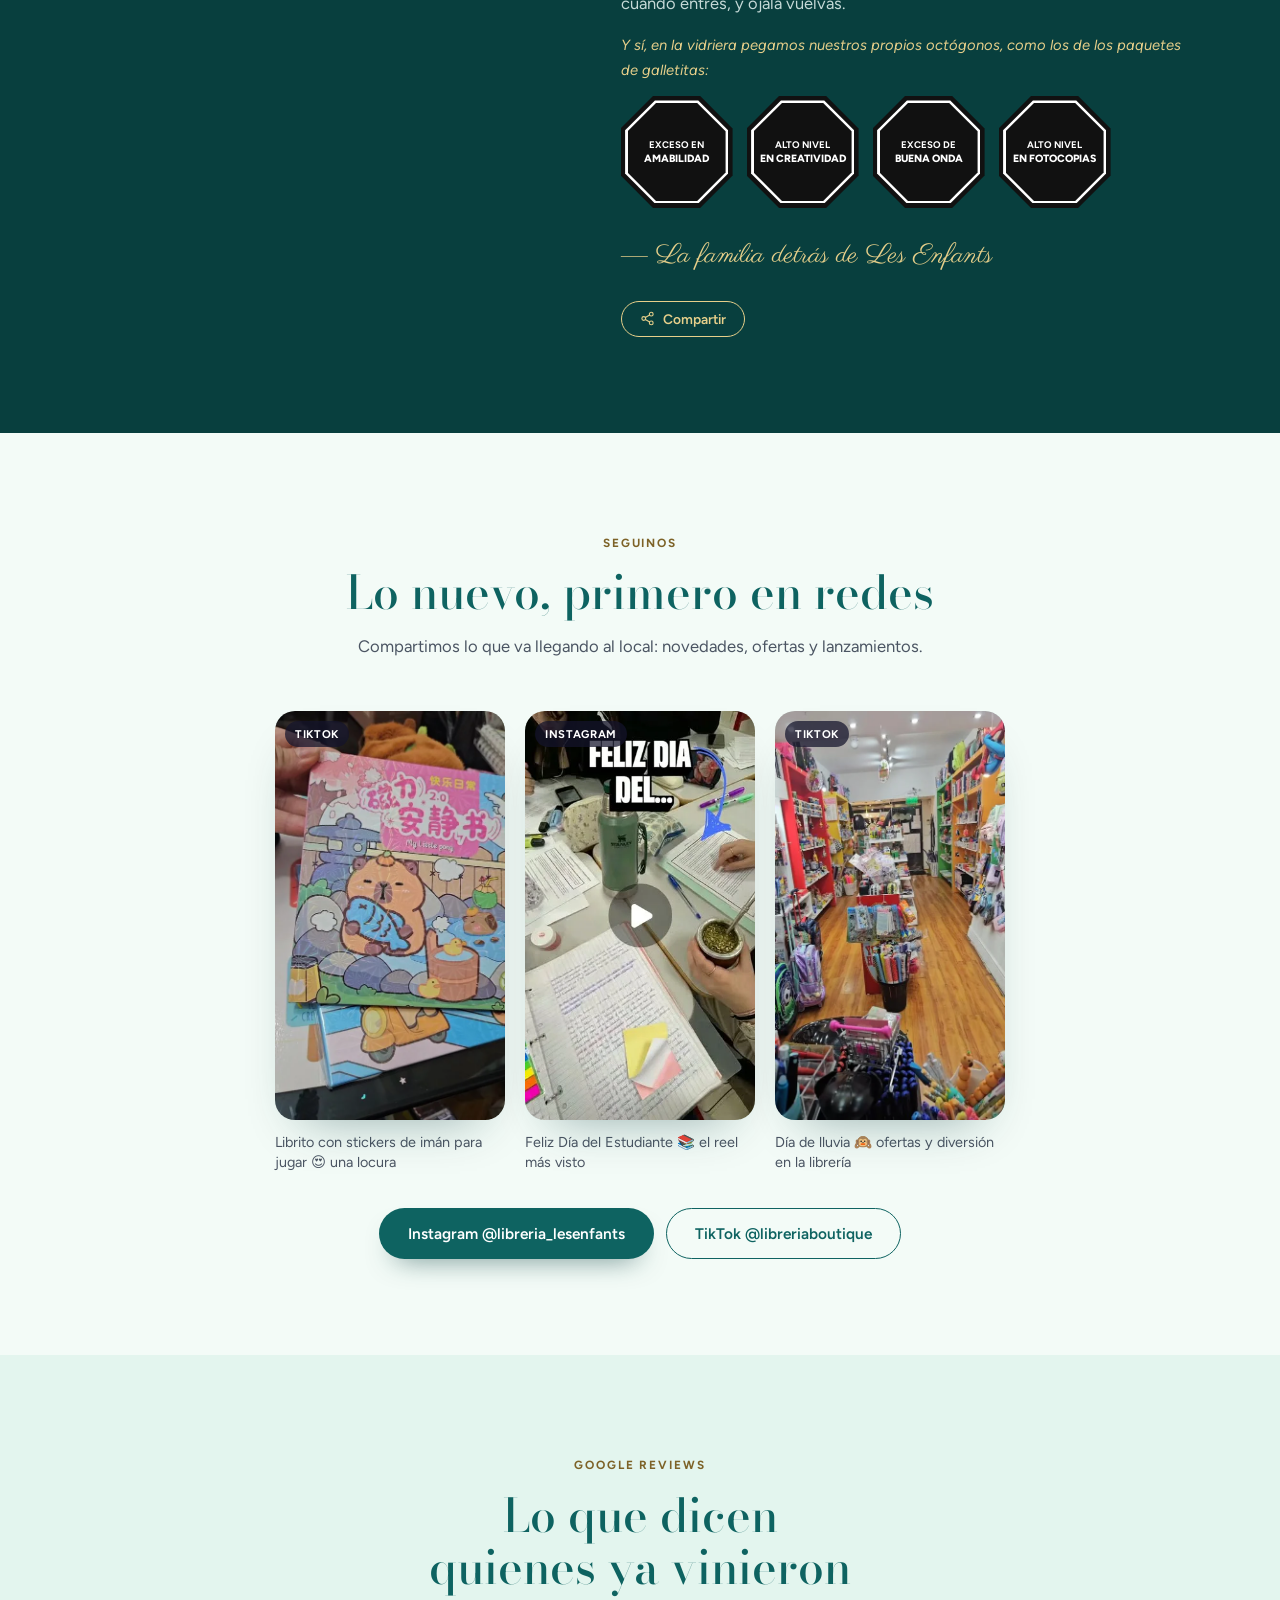
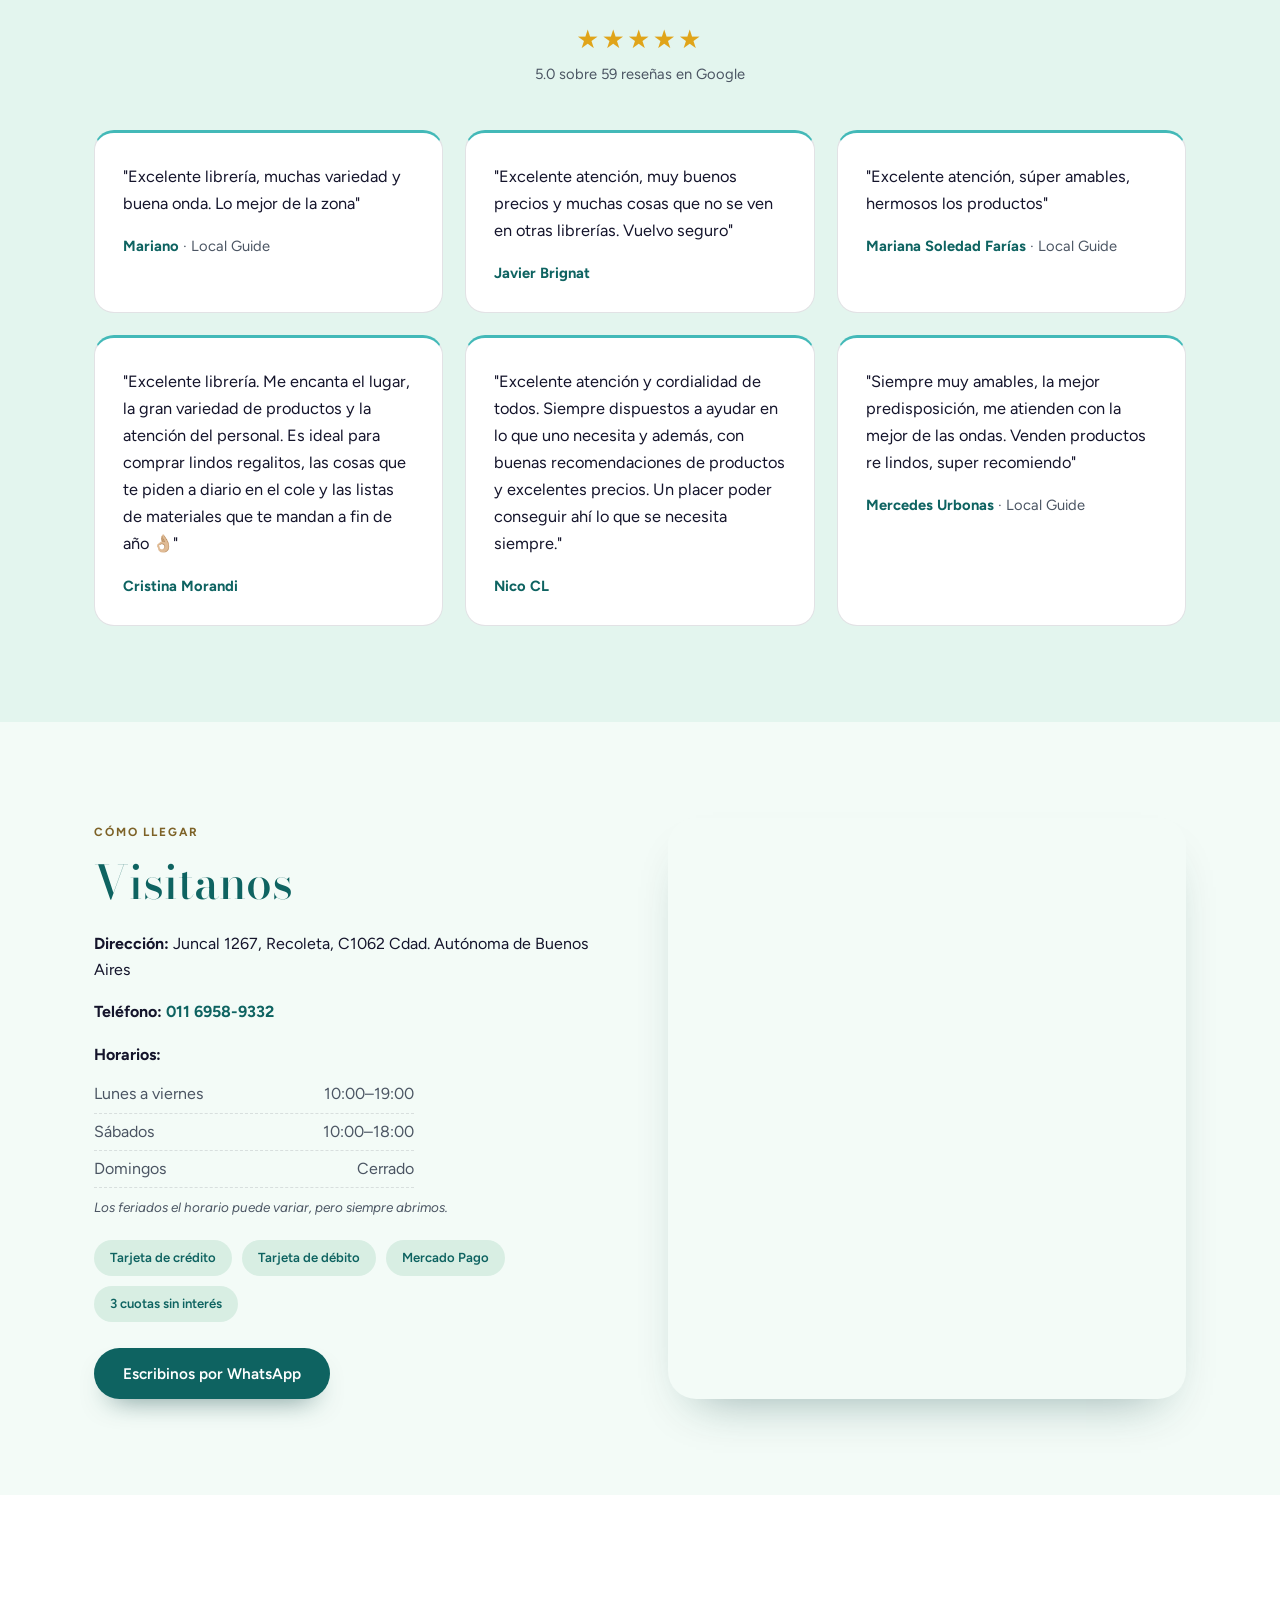
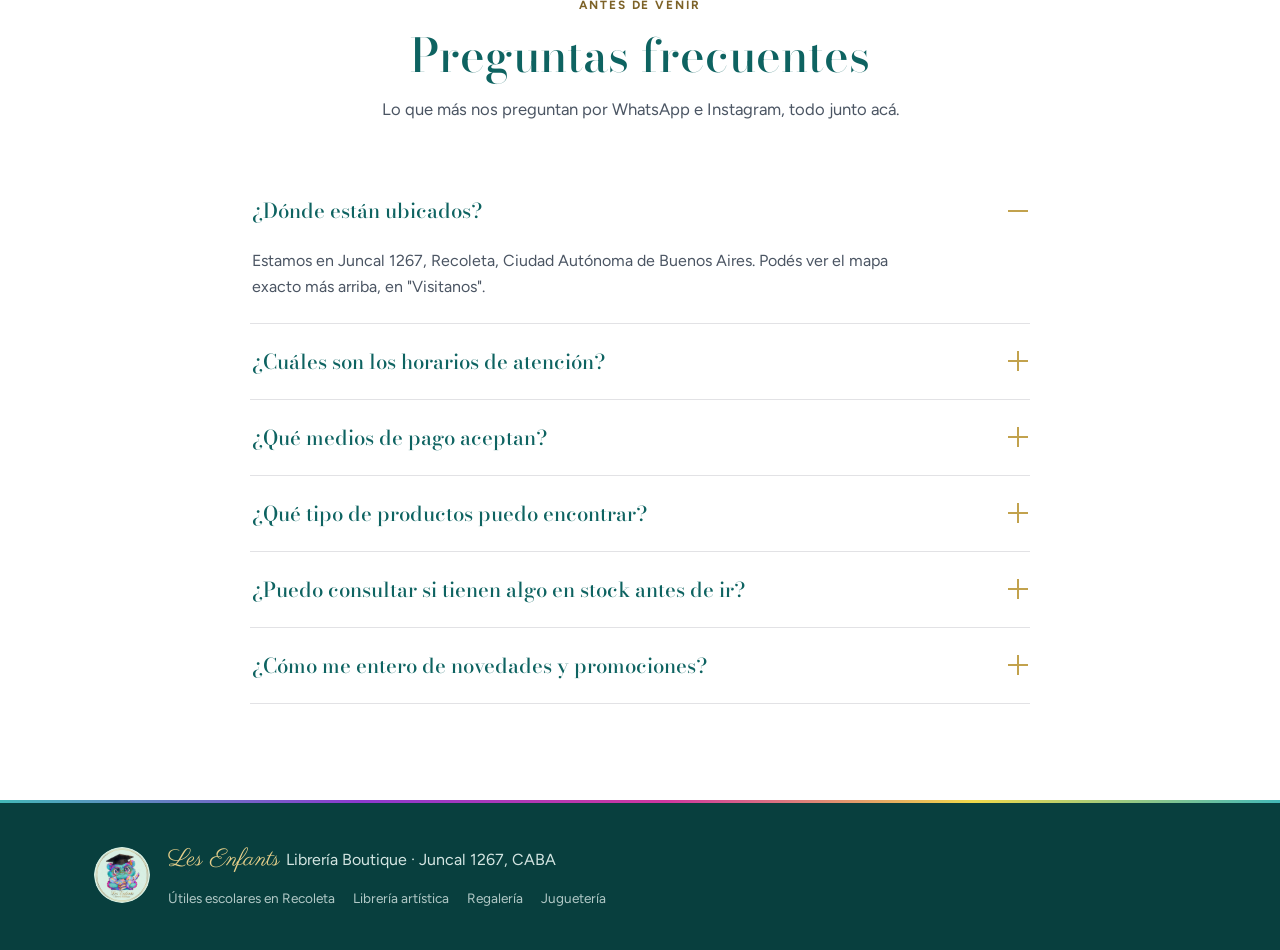
==== commit 14682839: "Nosotros: sellos más grandes en desktop, bloque 'Lo que vas a encontrar', 'hace muchos años', foto s" ====
--- a/index.html
+++ b/index.html
@@ -13,7 +13,7 @@
 <link rel="icon" type="image/png" sizes="32x32" href="assets/img/favicon-32.png">
 <link rel="icon" type="image/png" sizes="16x16" href="assets/img/favicon-16.png">
 <link rel="apple-touch-icon" href="assets/img/apple-touch-icon.png">
-<link rel="stylesheet" href="styles.css?v=4">
+<link rel="stylesheet" href="styles.css?v=6">
 <meta property="og:type" content="business.business">
 <meta property="og:title" content="Les Enfants Librería Boutique | Librería y juguetería en Recoleta">
 <meta property="og:description" content="Papelería, arte, regalería y juguetería en Juncal 1267, Recoleta. Elegidos uno por uno. 5.0★ en Google.">
@@ -333,9 +333,20 @@
         <p class="etimologia"><span class="brand-script">Les enfants</span> — en francés, «los niños».</p>
         <!-- A CONFIRMAR con la dueña (texto reescrito 2026-09-25, algunas anécdotas son supuestas):
              "papá y mamá", la búsqueda de útiles en marzo, que los chicos "prueban" productos, y que se consiguen cosas por encargo. -->
-        <p>Somos papá, mamá y tres chicos: Cristiano, Marcus Alexander y Francesca. La idea de la librería nació un marzo, dando vueltas por medio Buenos Aires con la lista de útiles en la mano, buscando la cartuchera que ellos querían y no la que había.</p>
+        <p>Somos papá, mamá y tres chicos: Cristiano, Marcus Alexander y Francesca. La idea de la librería nació hace muchos años, un marzo cualquiera, dando vueltas por medio Buenos Aires con la lista de útiles en la mano, buscando la cartuchera que ellos querían y no la que había.</p>
         <p>Por eso acá casi todo pasó antes por casa. Si una fibra no pinta bien o una libreta se desarma a la semana, no entra. Si los chicos se pelean por algo, seguro que entra.</p>
         <p>Si nos venís a ver a Juncal 1267, lo más probable es que te atendamos nosotros. Y si buscás algo que no tenemos, decinos: muchas veces lo conseguimos.</p>
+
+        <h3>Lo que vas a encontrar cuando entres</h3>
+        <!-- A CONFIRMAR con la dueña: envolvemos para regalo sin cargo, armamos la lista escolar por WhatsApp,
+             "te decimos si algo no vale la pena". -->
+        <ul class="promesas">
+          <li><strong>Tiempo para vos</strong><span>Nadie te apura. Si venís con una lista, la recorremos juntos; si venís a mirar, mirá tranquilo.</span></li>
+          <li><strong>Una opinión honesta</strong><span>Te decimos qué fibra dura más o qué agenda aguanta el año entero, aunque sea la más barata.</span></li>
+          <li><strong>Regalos que se notan</strong><span>Contanos para quién es y te ayudamos a elegir. Te lo envolvemos para que salgas listo.</span></li>
+          <li><strong>Tu lista, resuelta</strong><span>Mandanos la lista del cole por WhatsApp y te la dejamos preparada para que pases a buscarla.</span></li>
+        </ul>
+        <p>Pusimos en este local el mismo cariño que ponemos en casa. Ojalá se note cuando entres, y ojalá vuelvas.</p>
 
         <p class="sellos-caption">Y sí, en la vidriera pegamos nuestros propios octógonos, como los de los paquetes de galletitas:</p>
         <ul class="sellos-row">
--- a/styles.css
+++ b/styles.css
@@ -374,6 +374,23 @@
 }
 .sello-inner span { font-size: 0.38rem; font-weight: 700; line-height: 1.25; white-space: nowrap; }
 .sello-inner strong { font-size: 0.42rem; font-weight: 800; line-height: 1.2; margin-top: 1px; white-space: nowrap; }
+@media (min-width: 981px) {
+  .sellos-row { gap: 14px; margin-bottom: 26px; }
+  .sello-octagono { width: 112px; height: 112px; padding: 4.5px; }
+  .sello-ring { padding: 2.5px; }
+  .sello-inner { padding: 5px; }
+  .sello-inner span { font-size: 0.6rem; }
+  .sello-inner strong { font-size: 0.66rem; margin-top: 2px; }
+  .nosotros-grid { align-items: start; }
+  .nosotros-media { position: sticky; top: 110px; }
+}
+/* Bloque "para vos": lo que el cliente se lleva, en tarjetitas sobre el teal */
+.promesas { list-style: none; padding: 0; margin: 4px 0 26px; display: grid; grid-template-columns: repeat(2, minmax(0, 1fr)); gap: 12px; }
+.promesas li { background: rgba(255, 255, 255, 0.06); border: 1px solid rgba(230, 207, 138, 0.28); border-radius: var(--r); padding: 16px 18px; }
+.promesas strong { display: block; color: #fff; font-family: var(--font-display); font-size: 1.12rem; font-weight: 600; margin-bottom: 4px; }
+.promesas span { display: block; font-size: 0.94rem; line-height: 1.5; color: rgba(234, 247, 244, 0.8); }
+.nosotros-content h3 { color: var(--gold-light); font-family: var(--font-display); font-style: italic; font-weight: 500; font-size: 1.5rem; margin: 26px 0 14px; }
+@media (max-width: 560px) { .promesas { grid-template-columns: 1fr; } }
 
 .share-row { margin-top: 22px; }
 .share-btn {
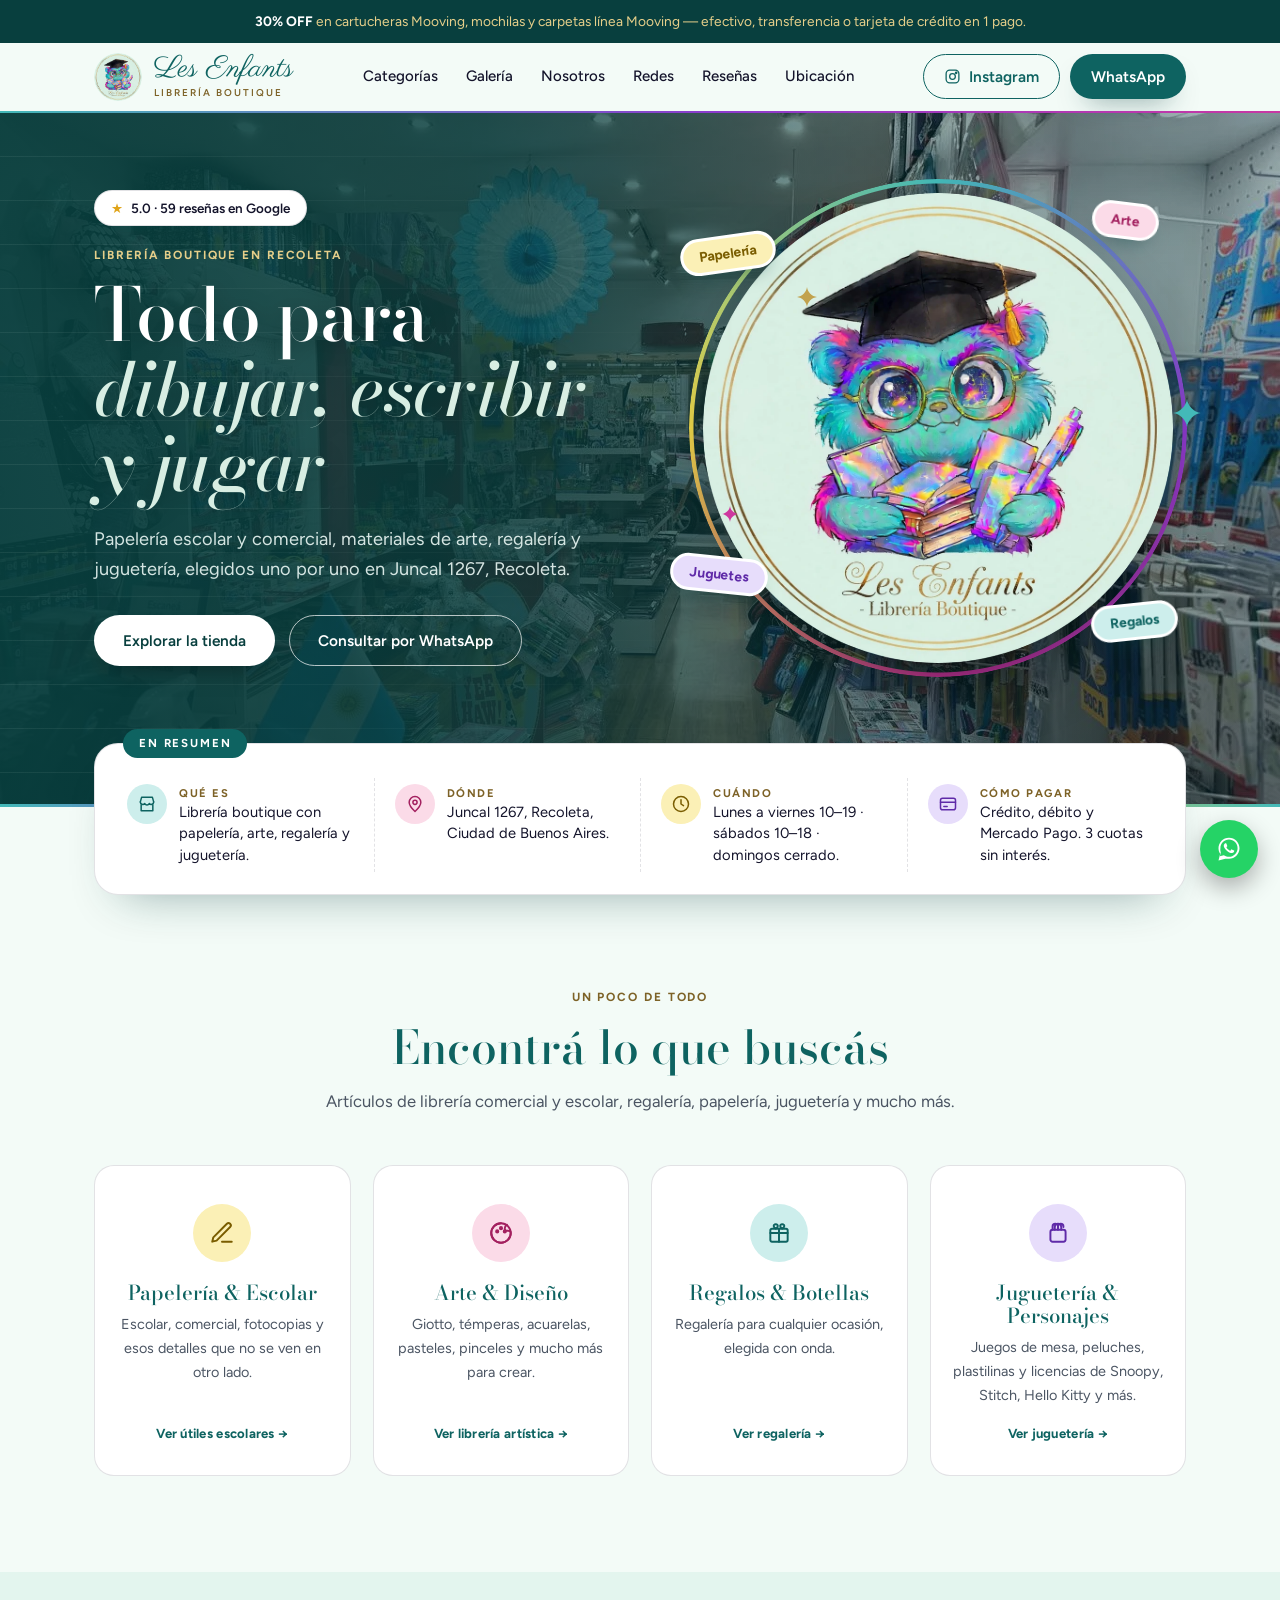
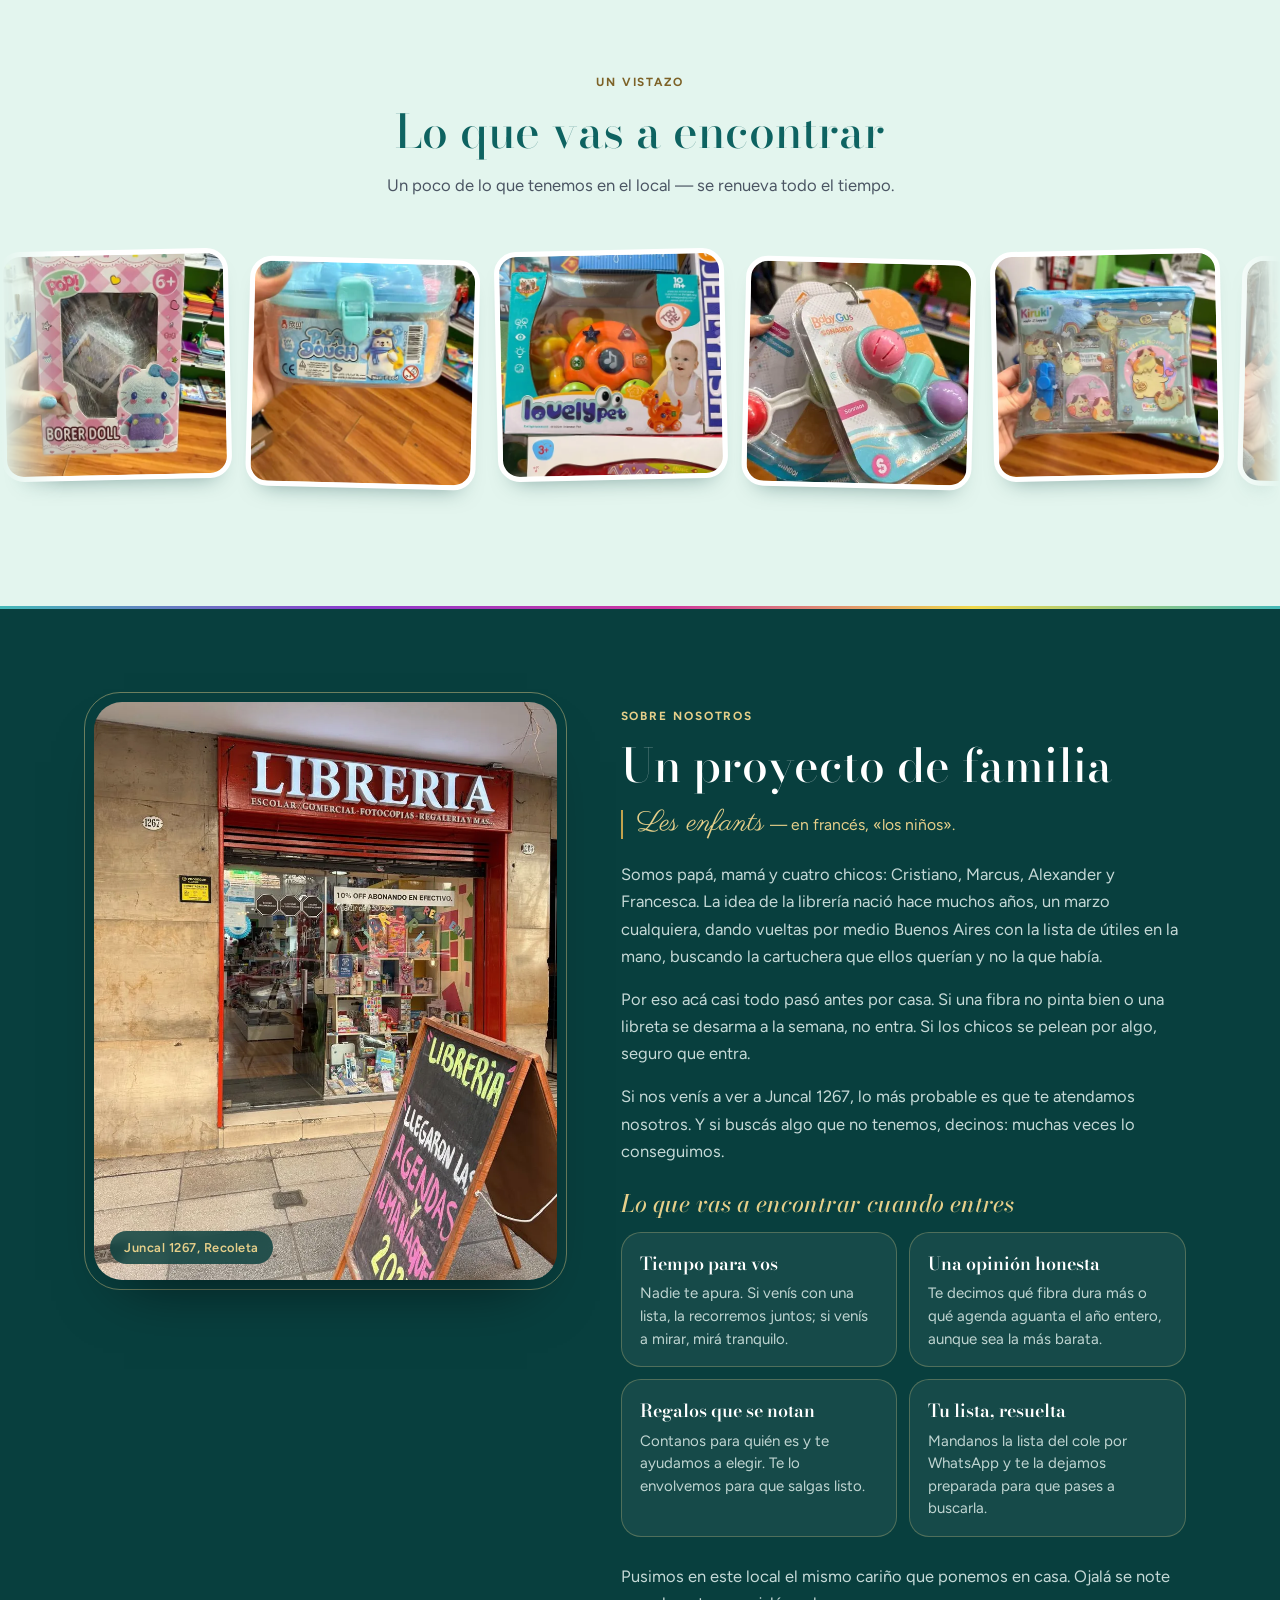
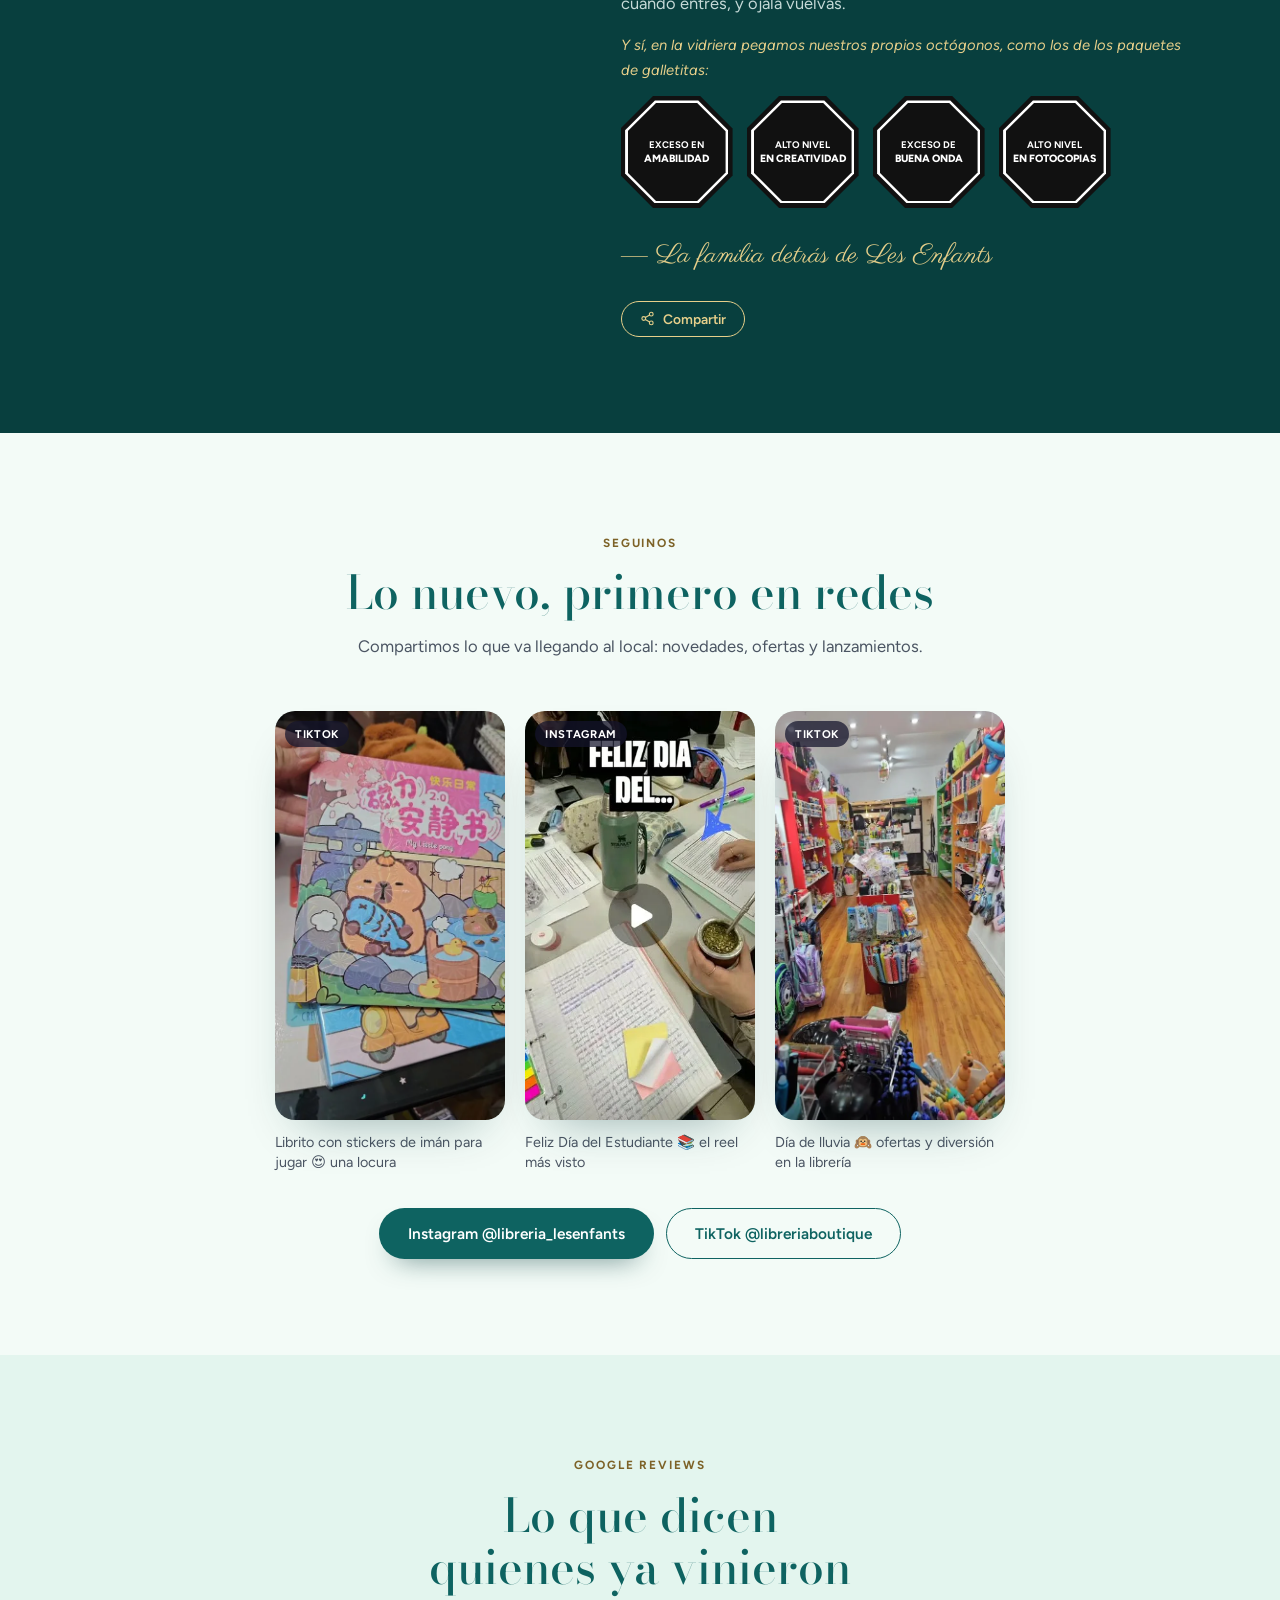
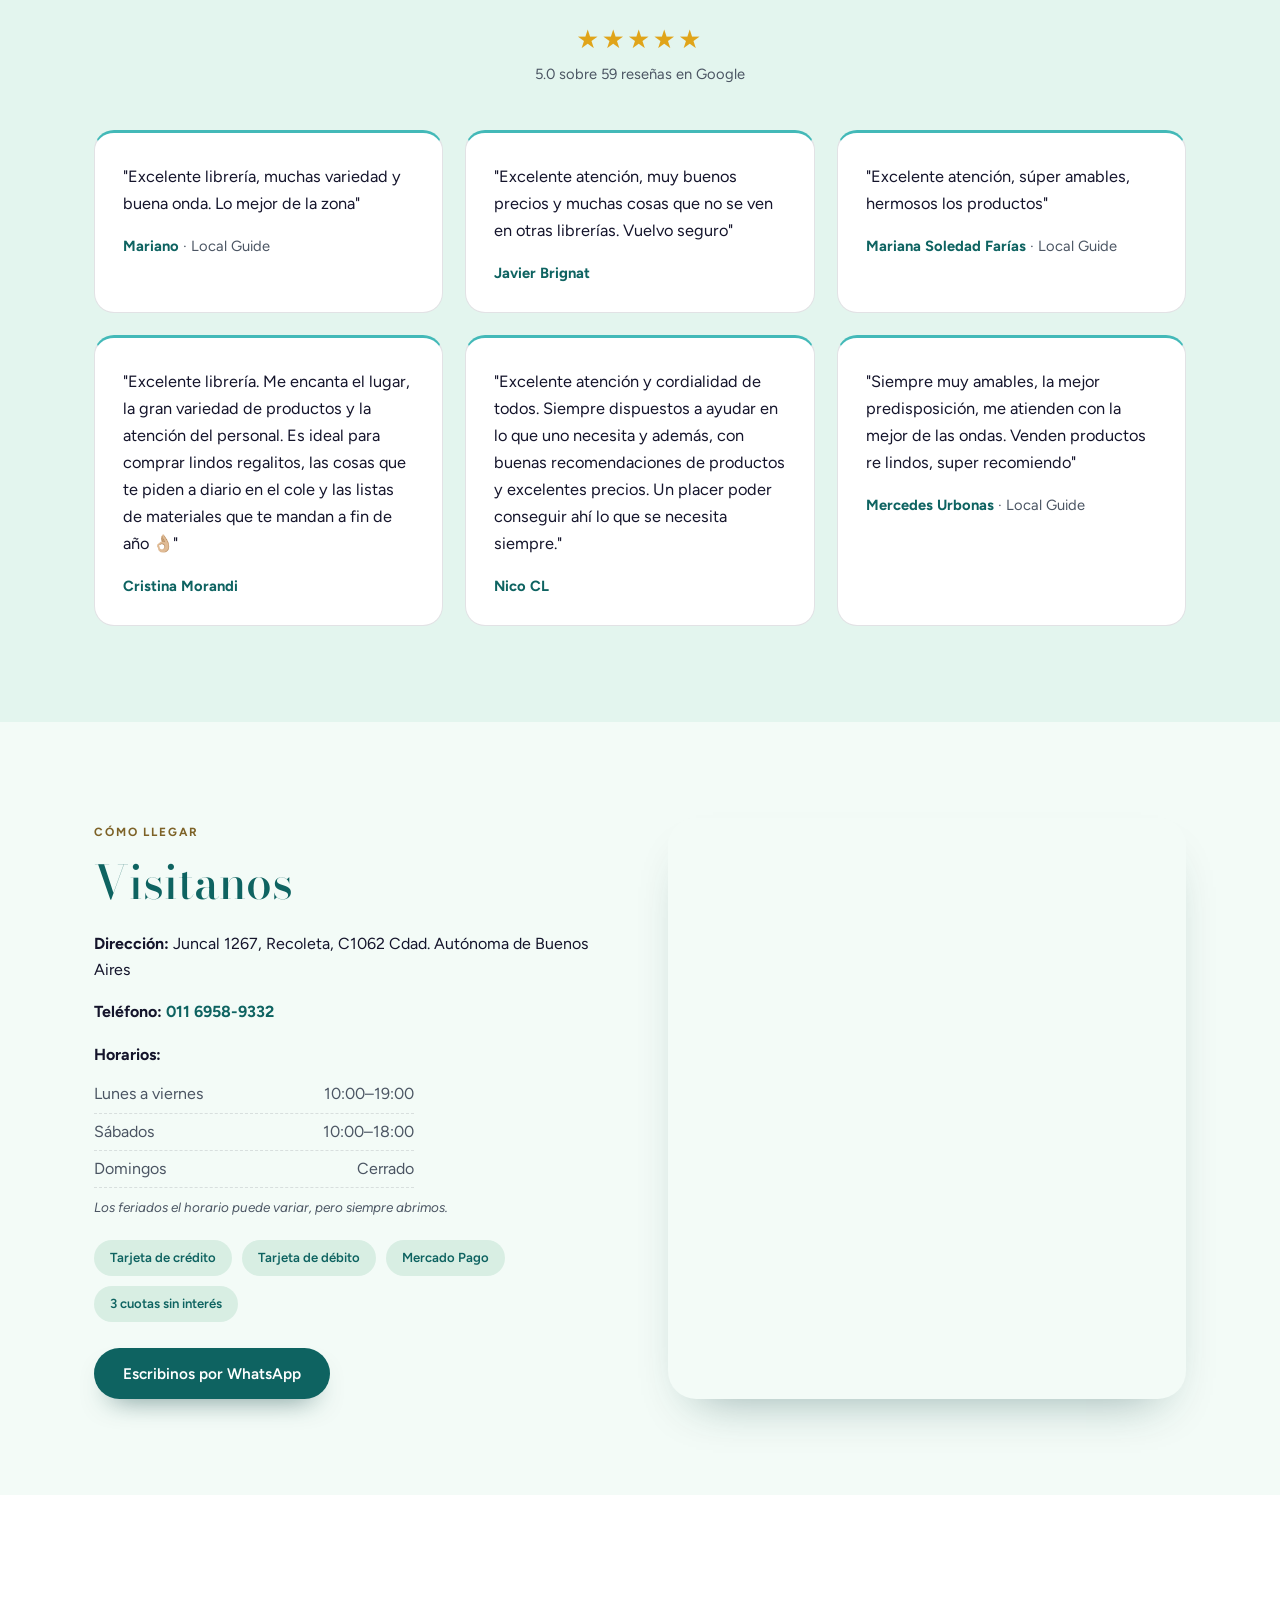
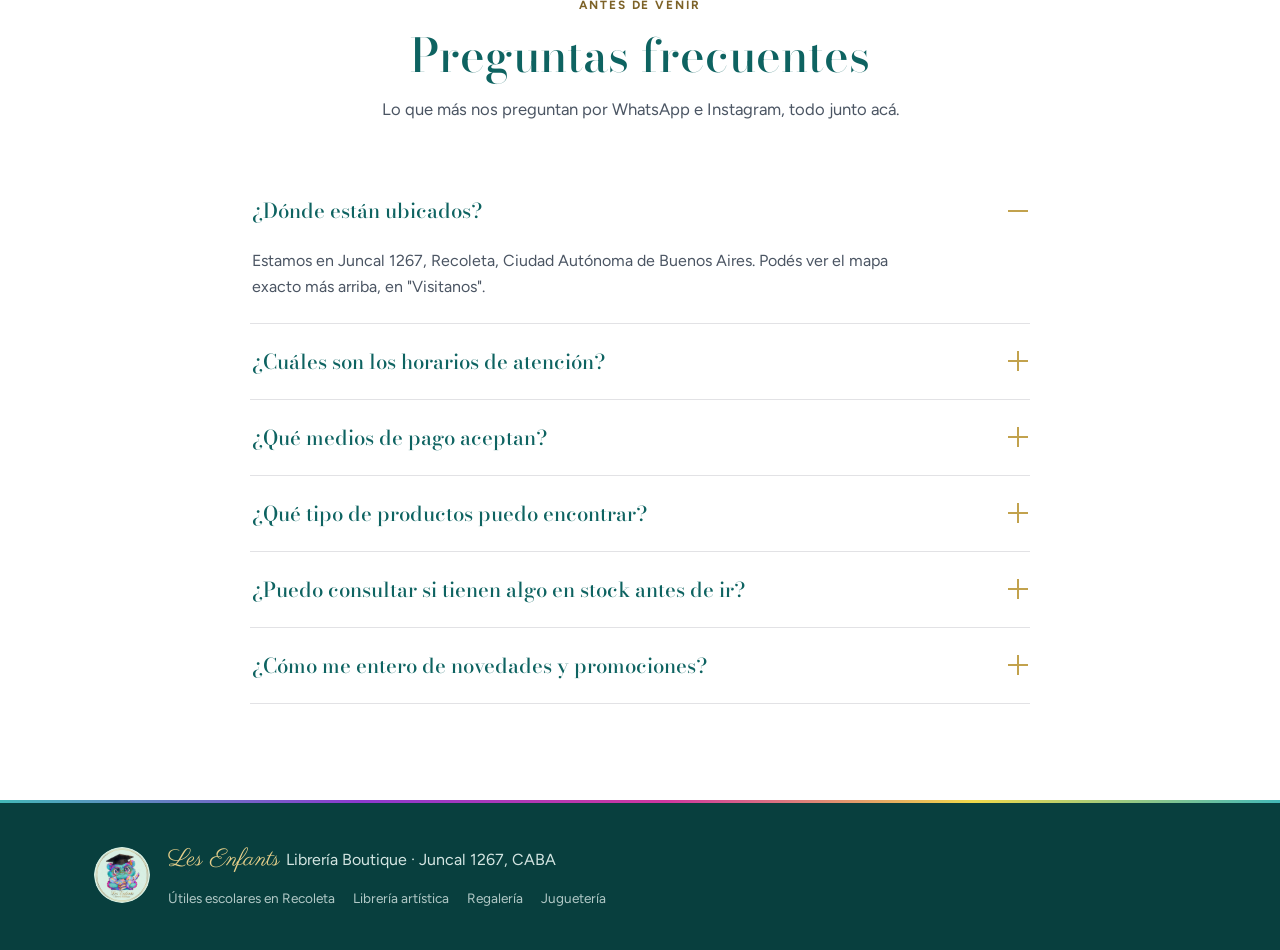
==== commit 27aa992f: "Nosotros: son cuatro hijos (Marcus y Alexander por separado) Co-Authored-By: Claude Opus 5.5 <norepl" ====
--- a/index.html
+++ b/index.html
@@ -333,7 +333,7 @@
         <p class="etimologia"><span class="brand-script">Les enfants</span> — en francés, «los niños».</p>
         <!-- A CONFIRMAR con la dueña (texto reescrito 2026-09-25, algunas anécdotas son supuestas):
              "papá y mamá", la búsqueda de útiles en marzo, que los chicos "prueban" productos, y que se consiguen cosas por encargo. -->
-        <p>Somos papá, mamá y tres chicos: Cristiano, Marcus Alexander y Francesca. La idea de la librería nació hace muchos años, un marzo cualquiera, dando vueltas por medio Buenos Aires con la lista de útiles en la mano, buscando la cartuchera que ellos querían y no la que había.</p>
+        <p>Somos papá, mamá y cuatro chicos: Cristiano, Marcus, Alexander y Francesca. La idea de la librería nació hace muchos años, un marzo cualquiera, dando vueltas por medio Buenos Aires con la lista de útiles en la mano, buscando la cartuchera que ellos querían y no la que había.</p>
         <p>Por eso acá casi todo pasó antes por casa. Si una fibra no pinta bien o una libreta se desarma a la semana, no entra. Si los chicos se pelean por algo, seguro que entra.</p>
         <p>Si nos venís a ver a Juncal 1267, lo más probable es que te atendamos nosotros. Y si buscás algo que no tenemos, decinos: muchas veces lo conseguimos.</p>
 
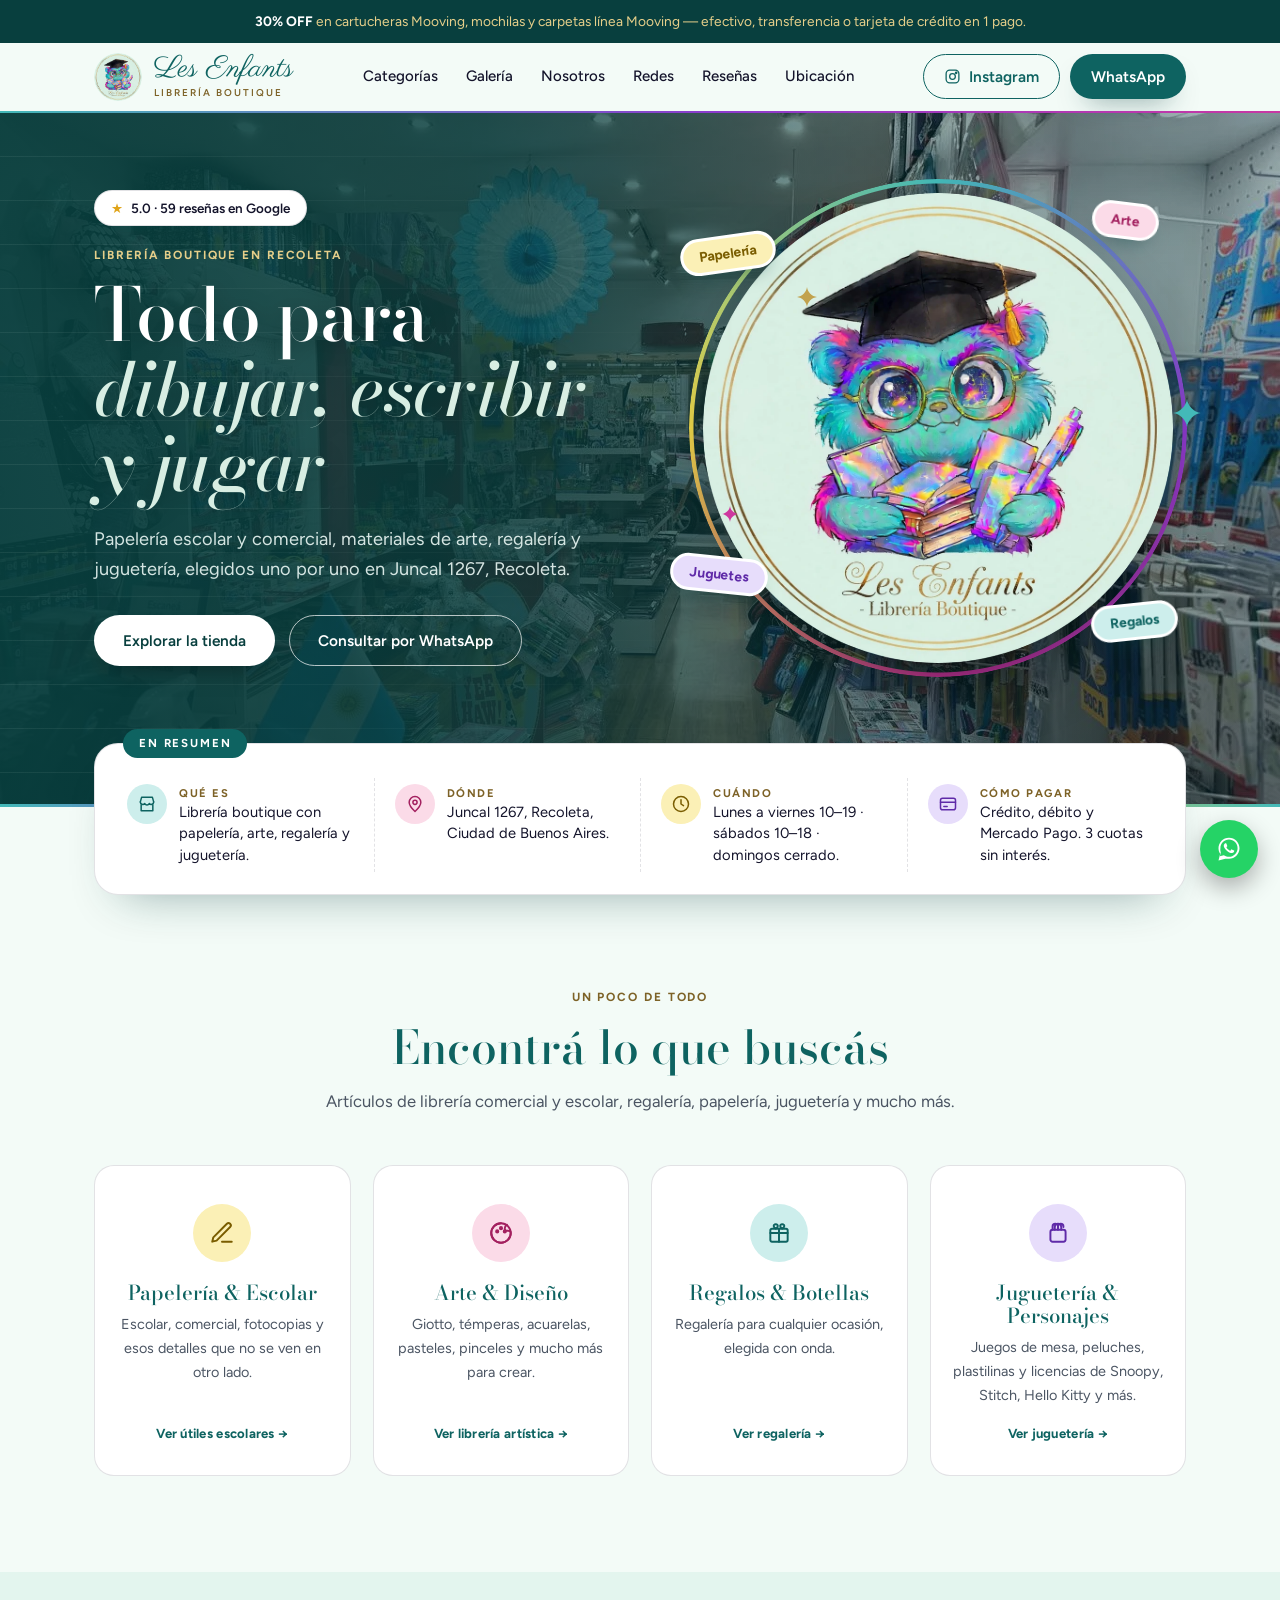
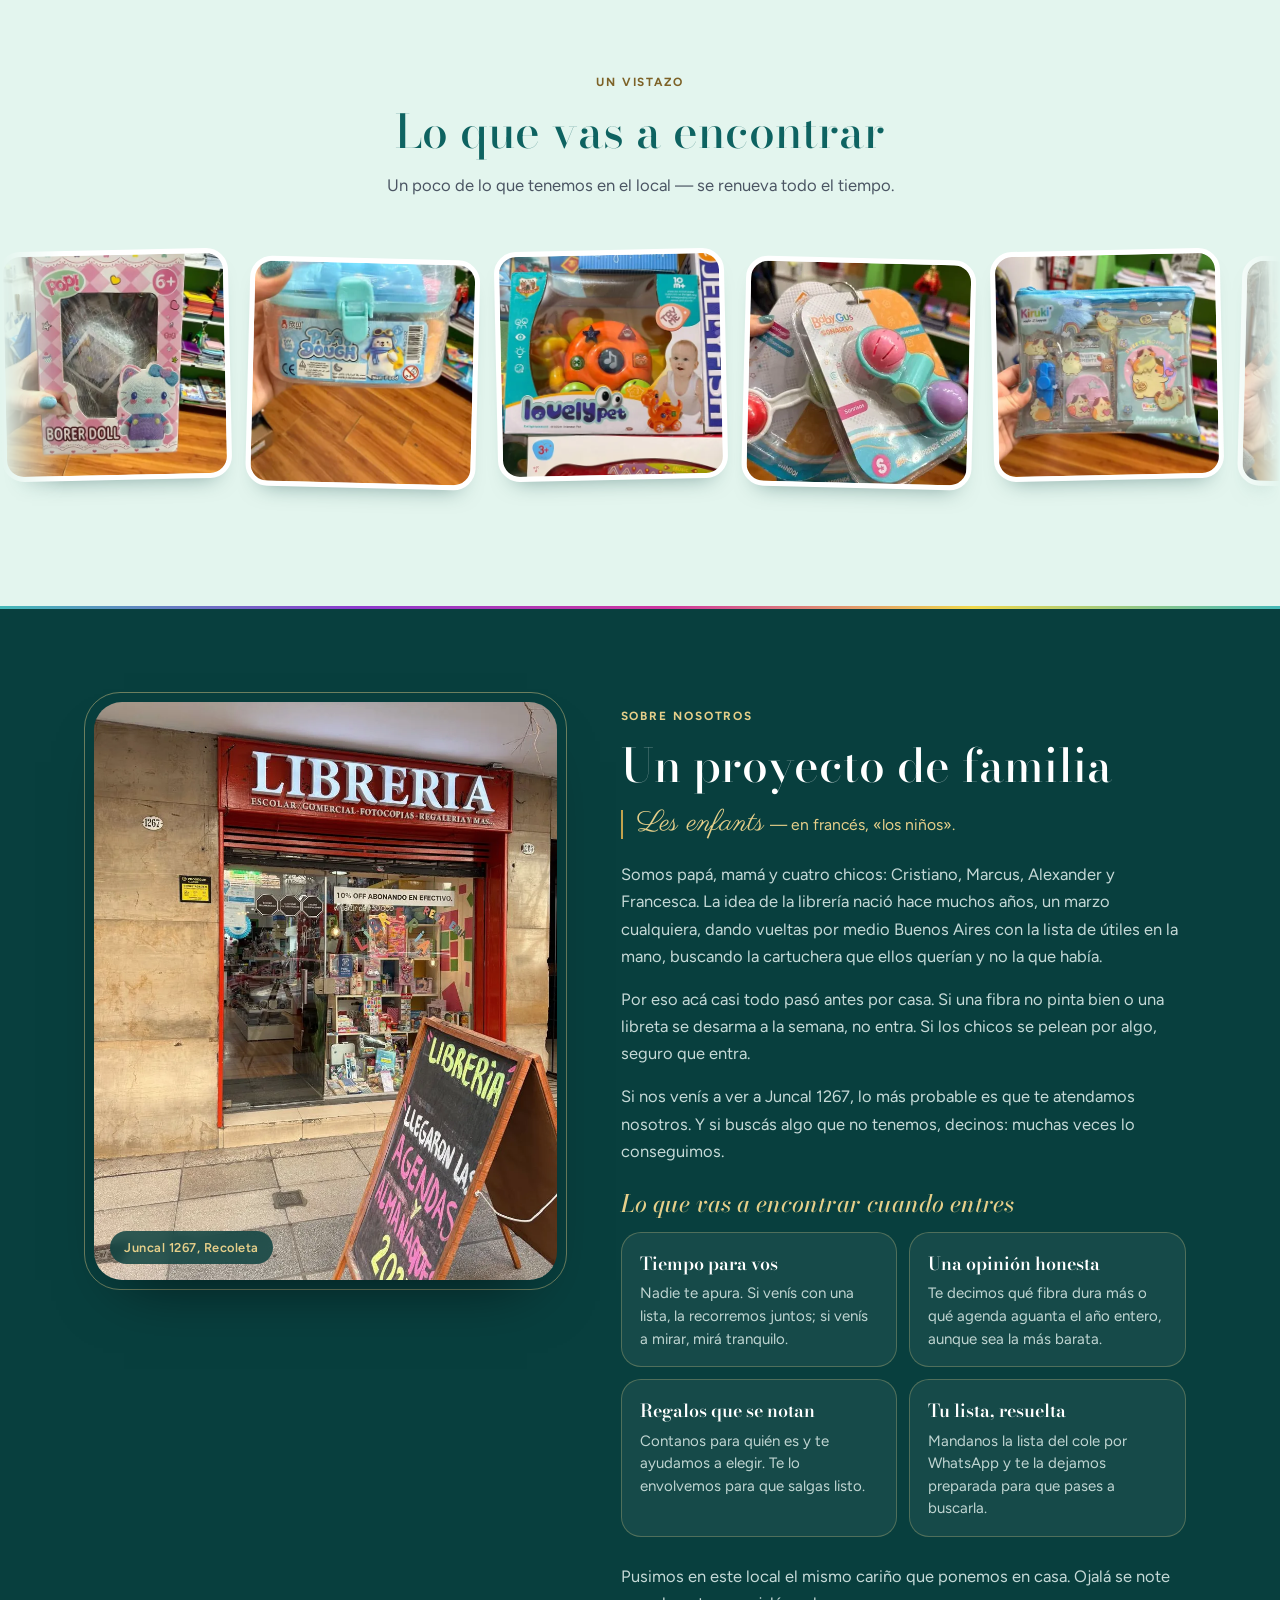
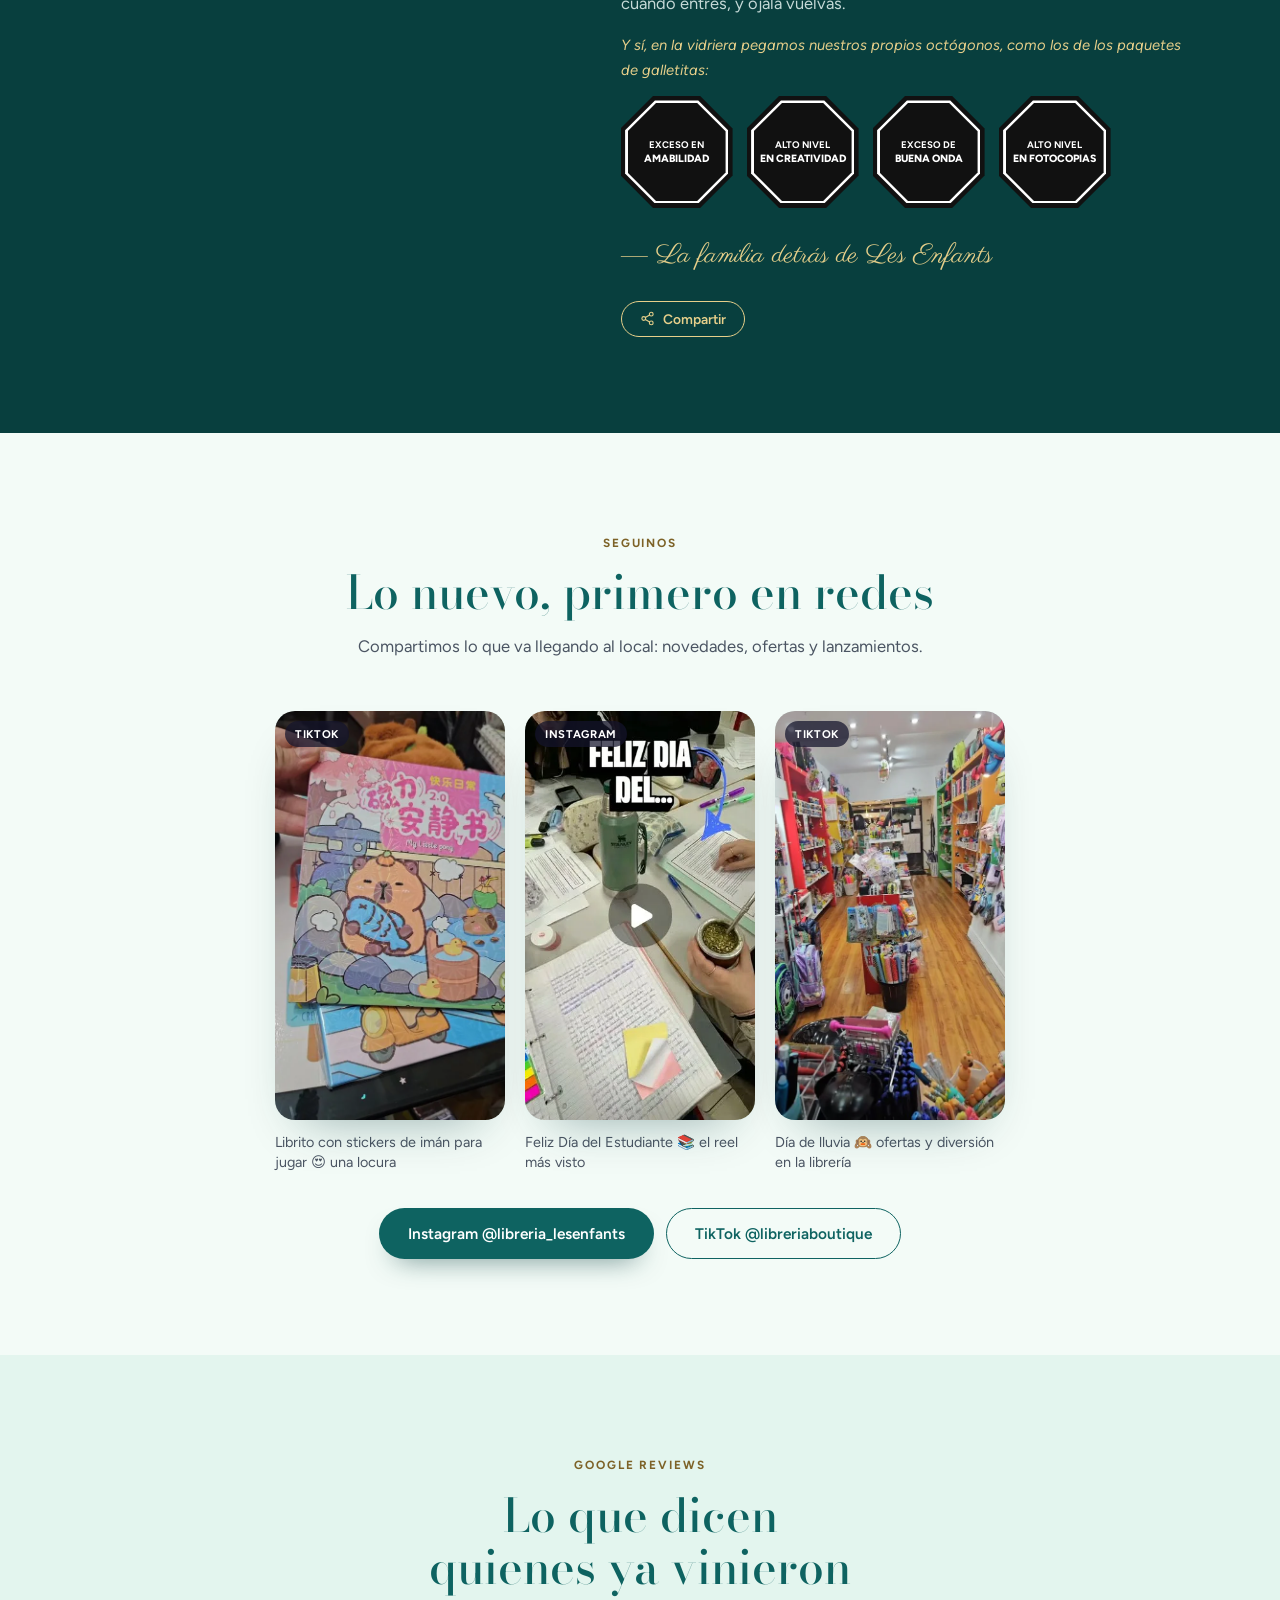
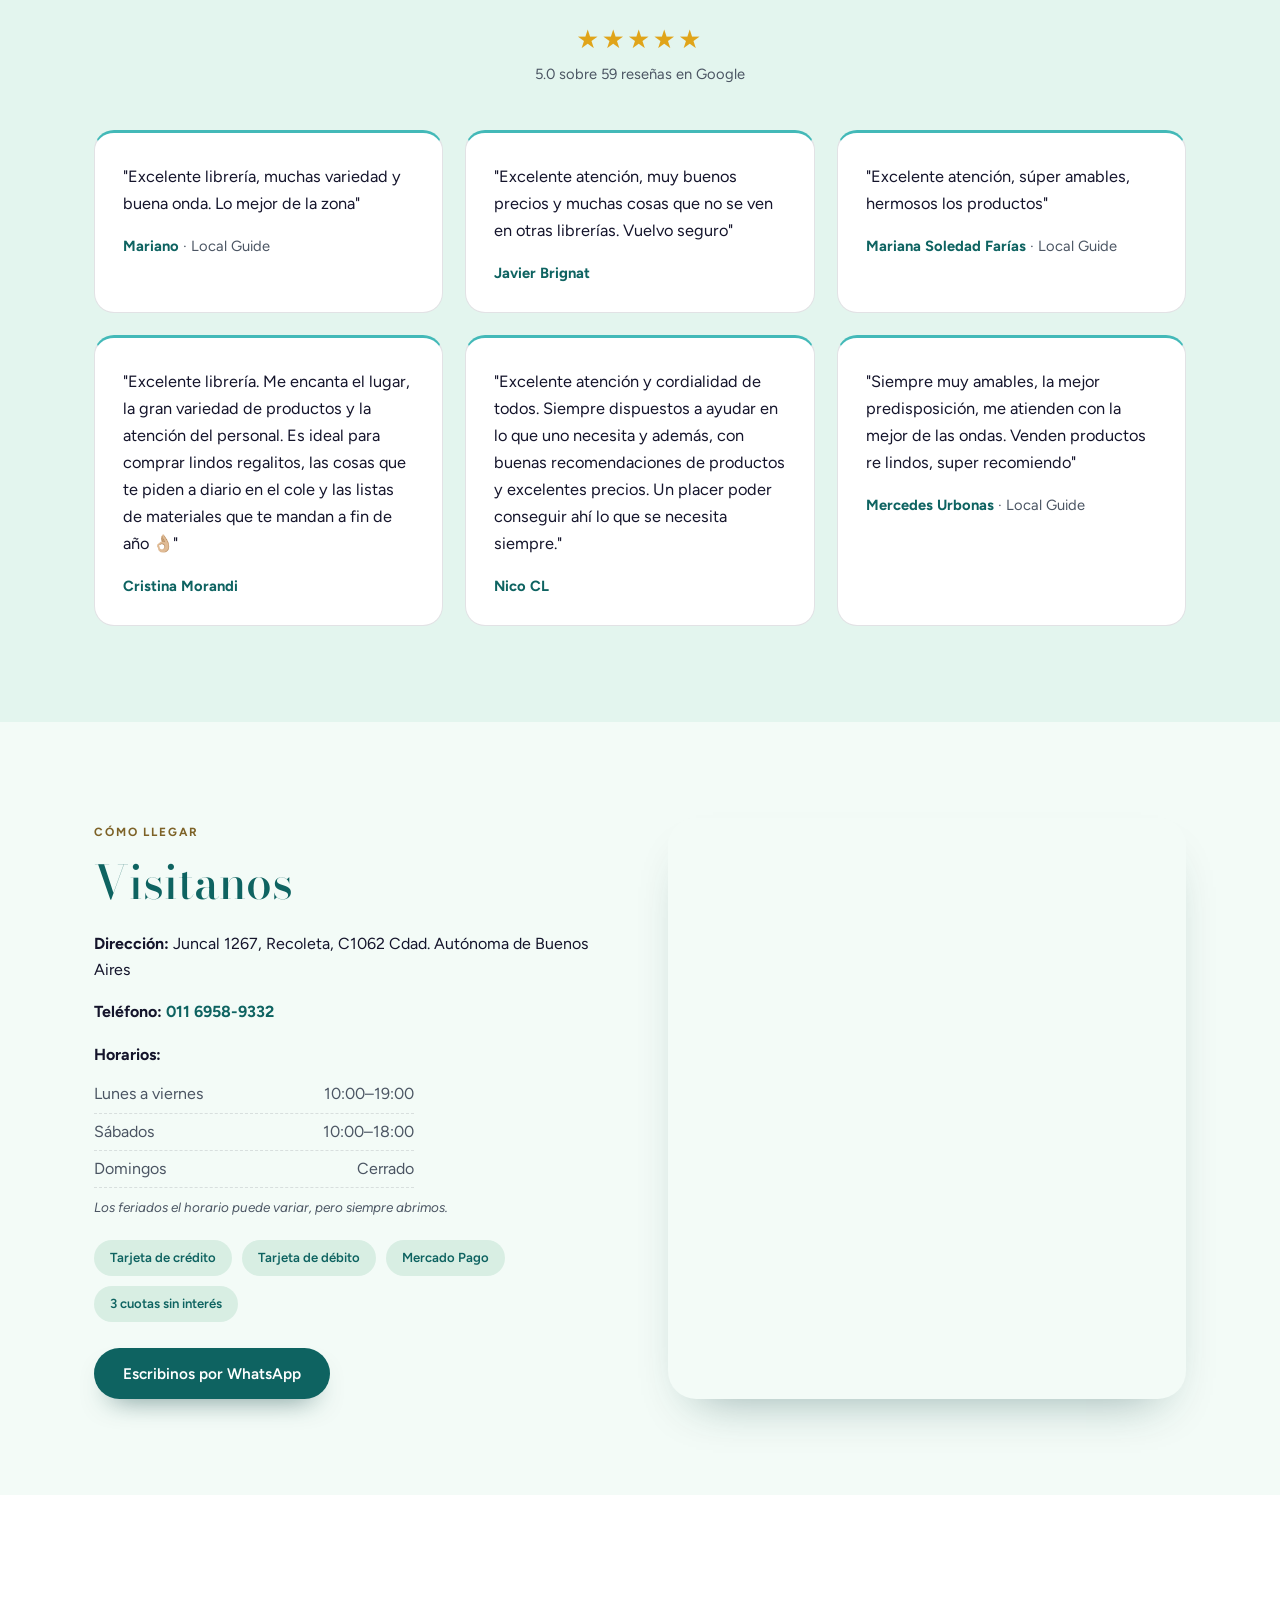
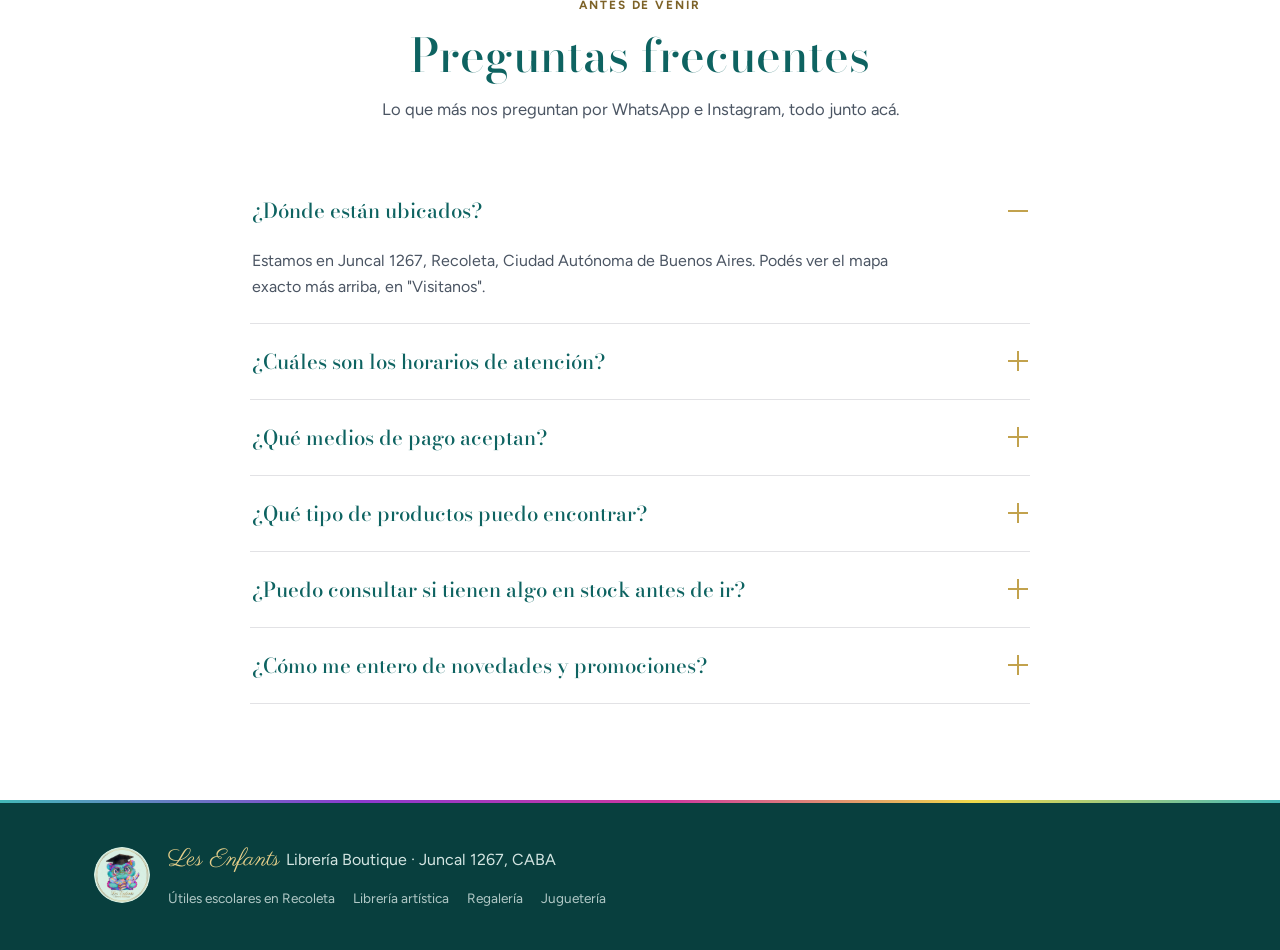
==== commit 8c9713ef: "Dominio propio librerialesenfants.com: CNAME, canonical/og/sitemap/robots/llms Co-Authored-By: Claud" ====
--- a/index.html
+++ b/index.html
@@ -9,7 +9,7 @@
 <link rel="preconnect" href="https://fonts.googleapis.com">
 <link rel="preconnect" href="https://fonts.gstatic.com" crossorigin>
 <link href="https://fonts.googleapis.com/css2?family=Bodoni+Moda:ital,opsz,wght@0,6..96,400..700;1,6..96,400..700&family=Figtree:wght@400..700&family=Parisienne&display=swap" rel="stylesheet">
-<link rel="canonical" href="https://borthaburutoribio.github.io/les-enfants-website/">
+<link rel="canonical" href="https://librerialesenfants.com/">
 <link rel="icon" type="image/png" sizes="32x32" href="assets/img/favicon-32.png">
 <link rel="icon" type="image/png" sizes="16x16" href="assets/img/favicon-16.png">
 <link rel="apple-touch-icon" href="assets/img/apple-touch-icon.png">
@@ -17,10 +17,10 @@
 <meta property="og:type" content="business.business">
 <meta property="og:title" content="Les Enfants Librería Boutique | Librería y juguetería en Recoleta">
 <meta property="og:description" content="Papelería, arte, regalería y juguetería en Juncal 1267, Recoleta. Elegidos uno por uno. 5.0★ en Google.">
-<meta property="og:image" content="https://borthaburutoribio.github.io/les-enfants-website/assets/img/og-image.jpg">
+<meta property="og:image" content="https://librerialesenfants.com/assets/img/og-image.jpg">
 <meta property="og:image:width" content="1200">
 <meta property="og:image:height" content="630">
-<meta property="og:url" content="https://borthaburutoribio.github.io/les-enfants-website/">
+<meta property="og:url" content="https://librerialesenfants.com/">
 <meta property="og:locale" content="es_AR">
 <meta name="twitter:card" content="summary_large_image">
 <script type="application/ld+json">
@@ -30,8 +30,8 @@
   "name": "Les Enfants Librería Boutique",
   "alternateName": "Les Enfants",
   "description": "Librería boutique en Recoleta, Buenos Aires. Papelería comercial y escolar, arte, regalería, juguetería y artículos que no se ven en otro lado.",
-  "image": "https://borthaburutoribio.github.io/les-enfants-website/assets/img/og-image.jpg",
-  "url": "https://borthaburutoribio.github.io/les-enfants-website/",
+  "image": "https://librerialesenfants.com/assets/img/og-image.jpg",
+  "url": "https://librerialesenfants.com/",
   "telephone": "+5491169589332",
   "sameAs": ["https://www.instagram.com/libreria_lesenfants/", "https://www.tiktok.com/@libreriaboutique"],
   "priceRange": "$$",
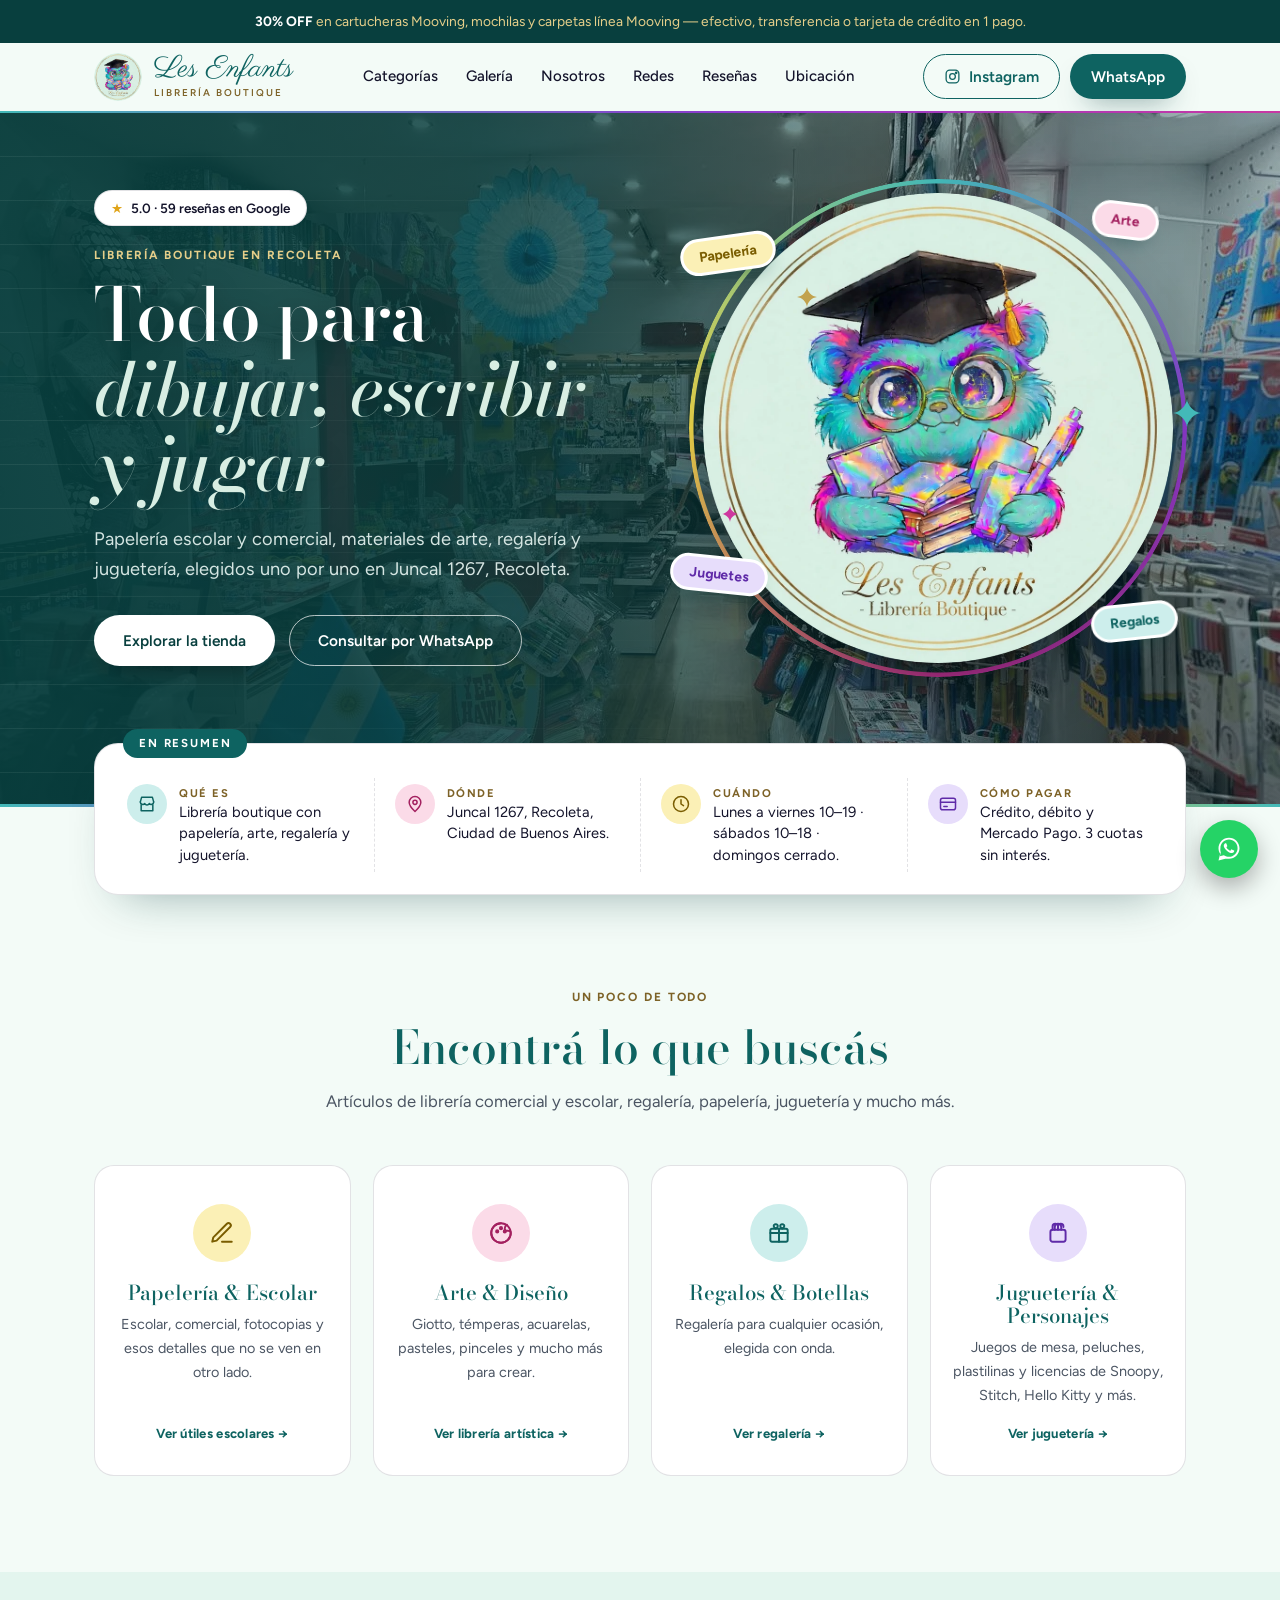
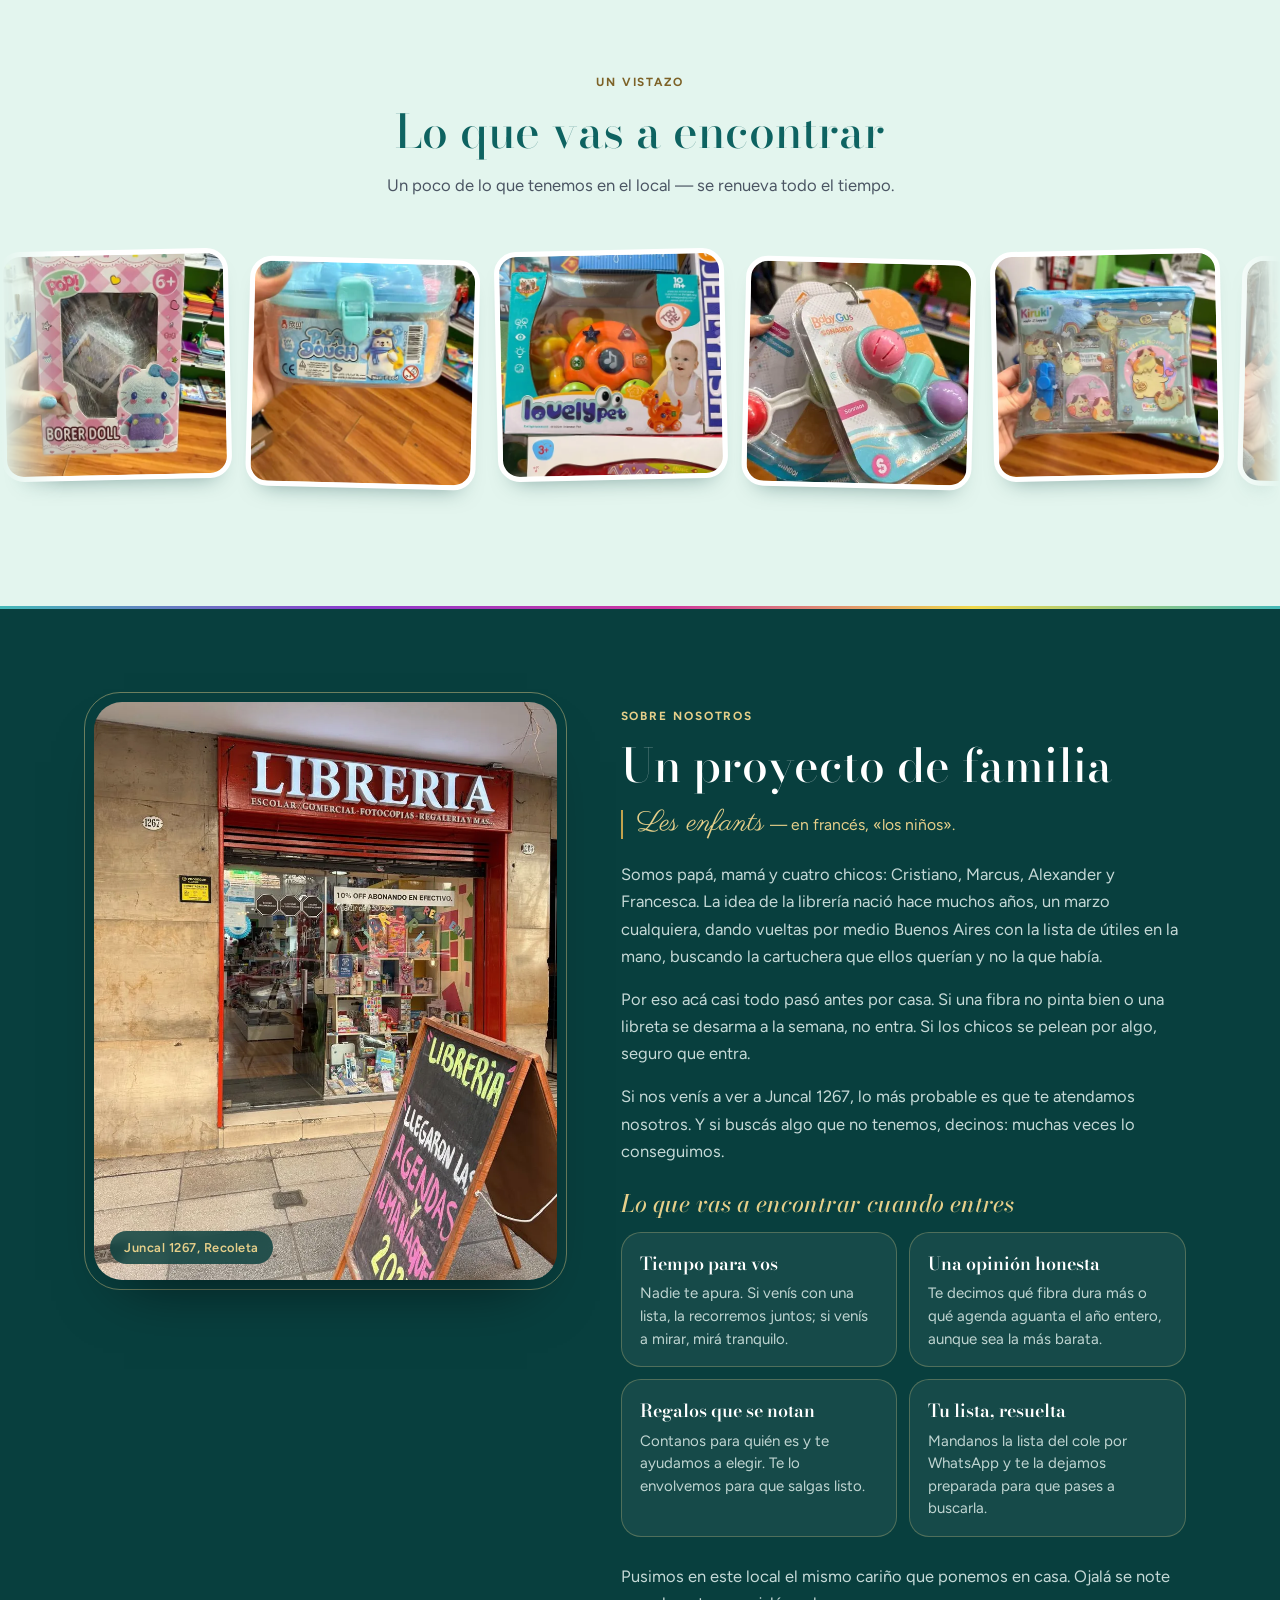
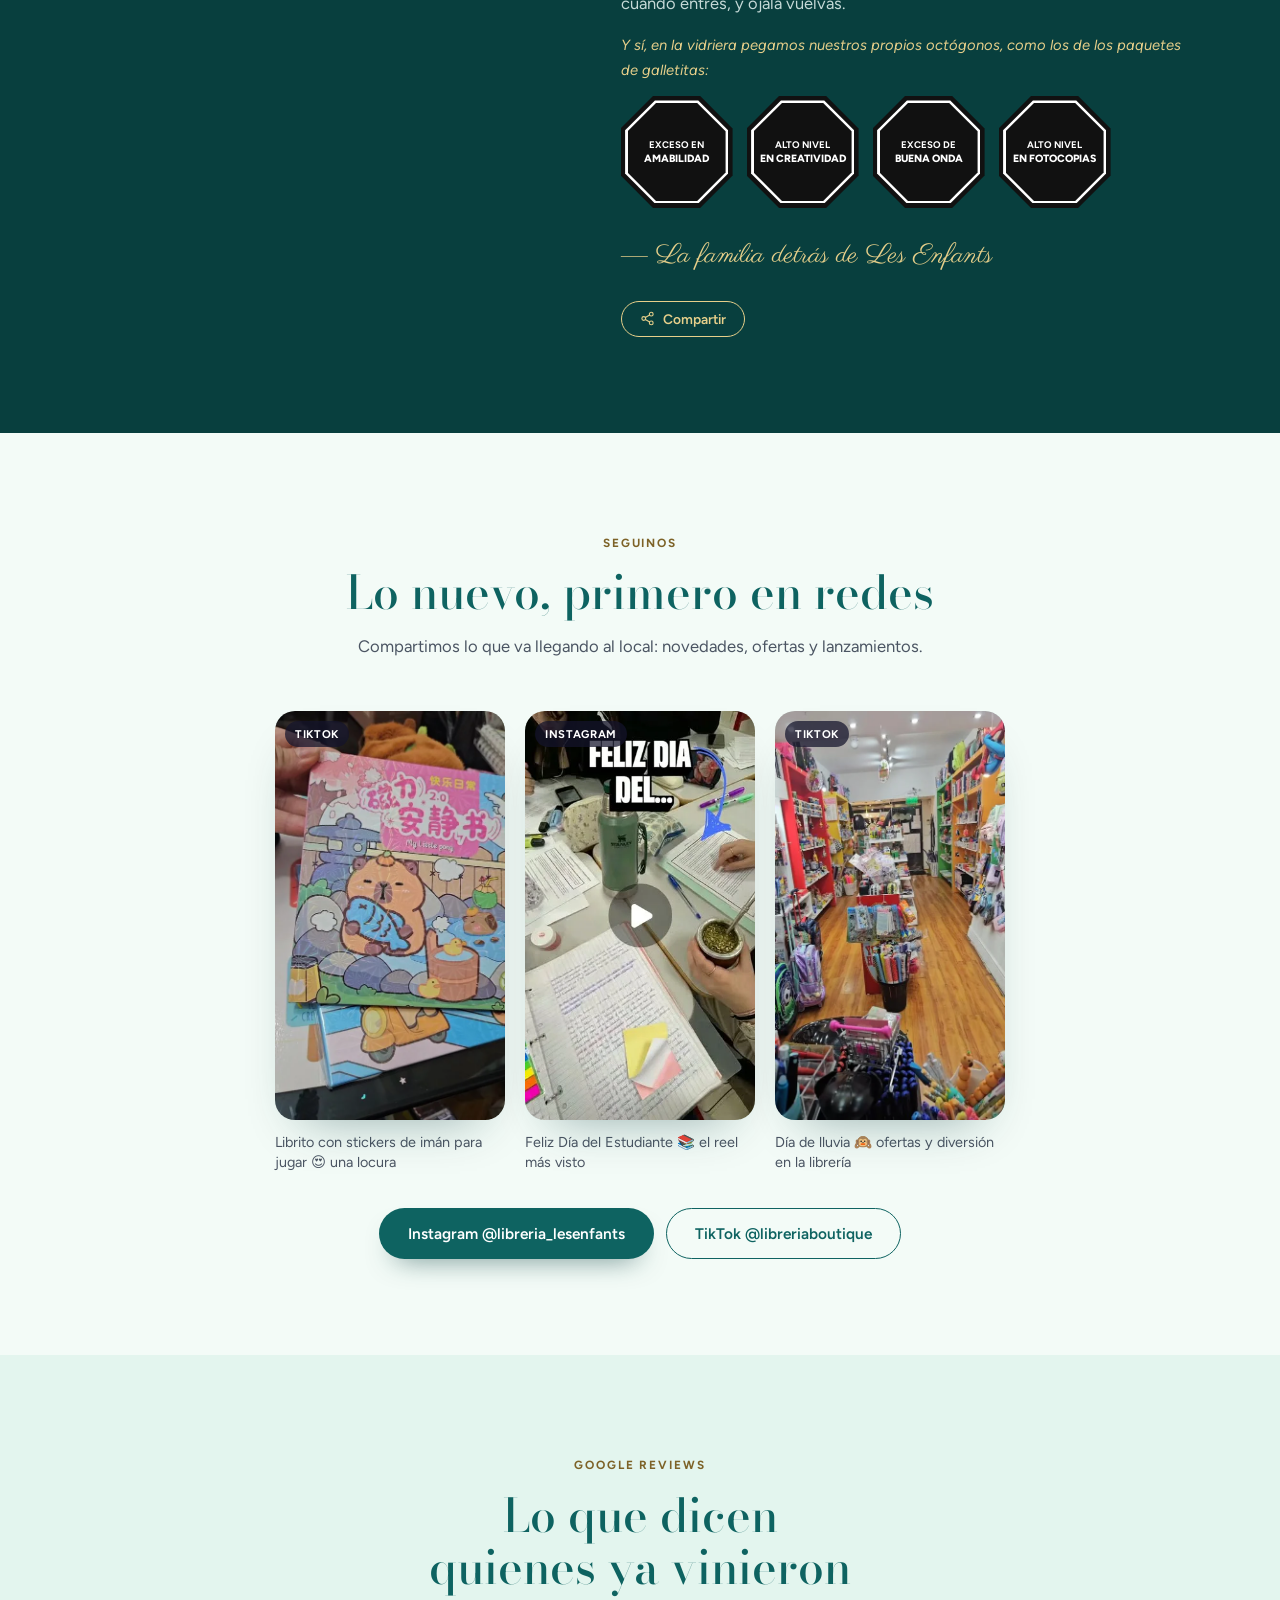
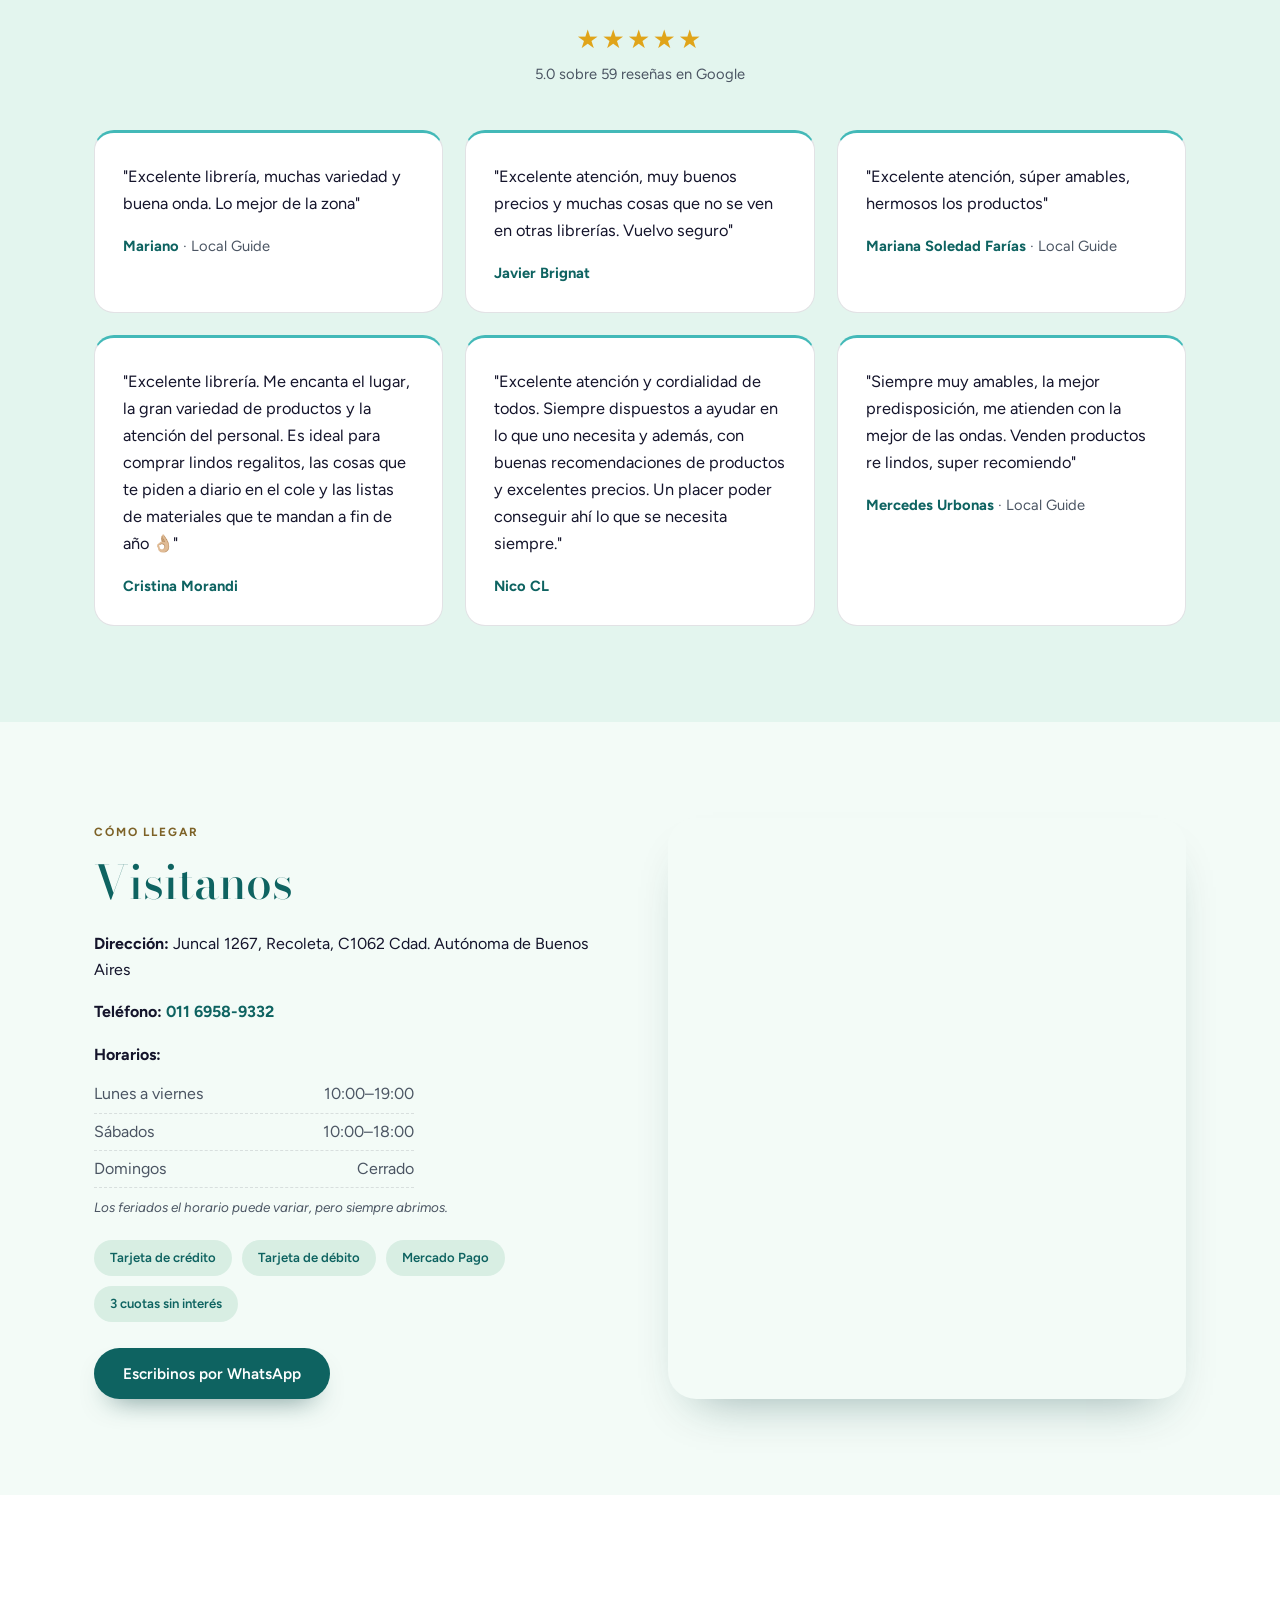
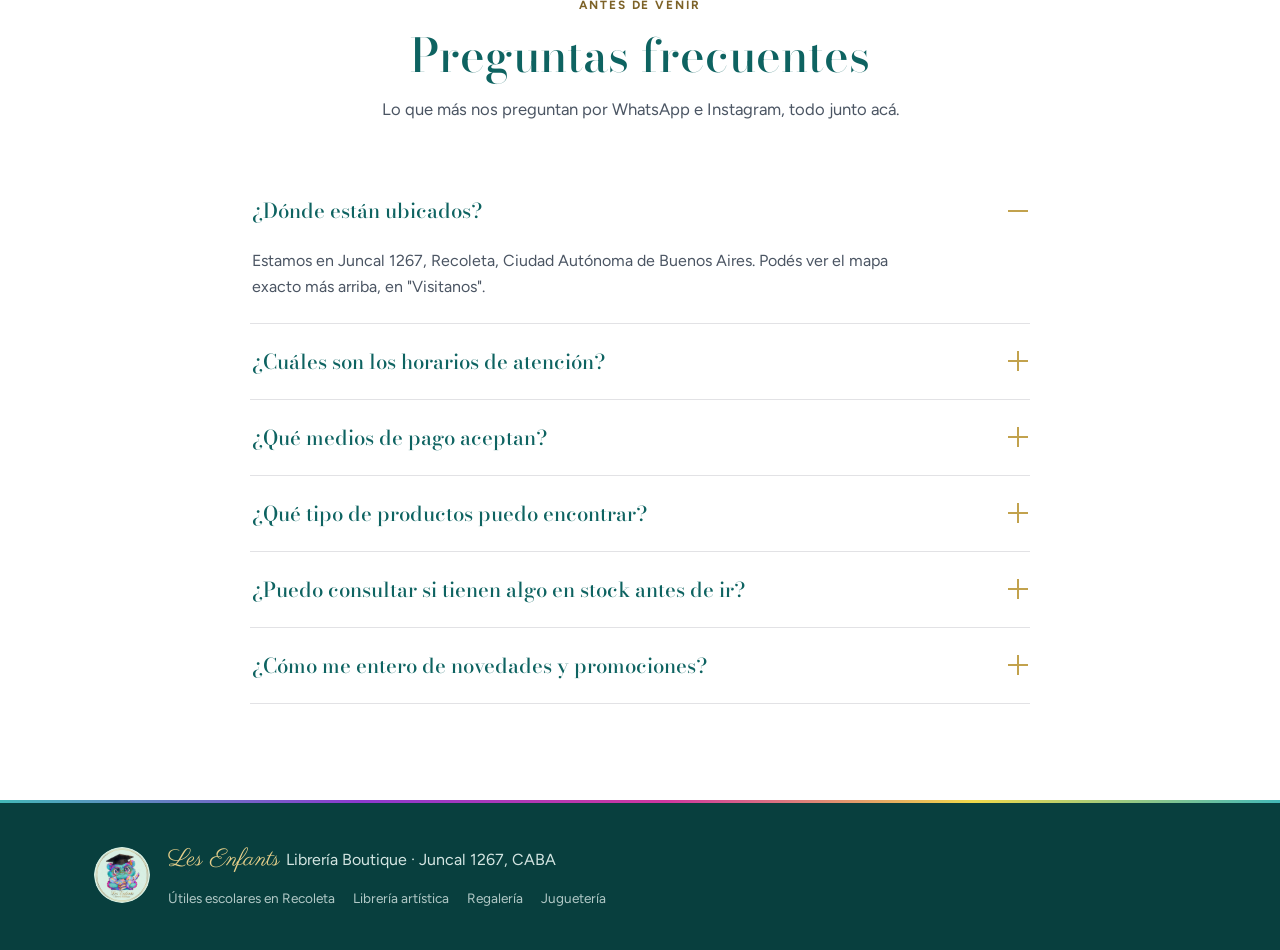
==== commit 21926af0: "SEO: título de home más corto, meta descripciones <160, width/height en imágenes de rubro Co-Authore" ====
--- a/index.html
+++ b/index.html
@@ -3,7 +3,7 @@
 <head>
 <meta charset="UTF-8">
 <meta name="viewport" content="width=device-width, initial-scale=1.0">
-<title>Les Enfants Librería Boutique | Librería y juguetería en Recoleta, Juncal 1267</title>
+<title>Les Enfants | Librería boutique y juguetería en Recoleta</title>
 <meta name="description" content="Librería boutique en Recoleta, Buenos Aires — Juncal 1267. Papelería escolar y comercial, materiales de arte, regalería y juguetería. 5.0★ en Google.">
 <meta name="theme-color" content="#0e6361">
 <link rel="preconnect" href="https://fonts.googleapis.com">
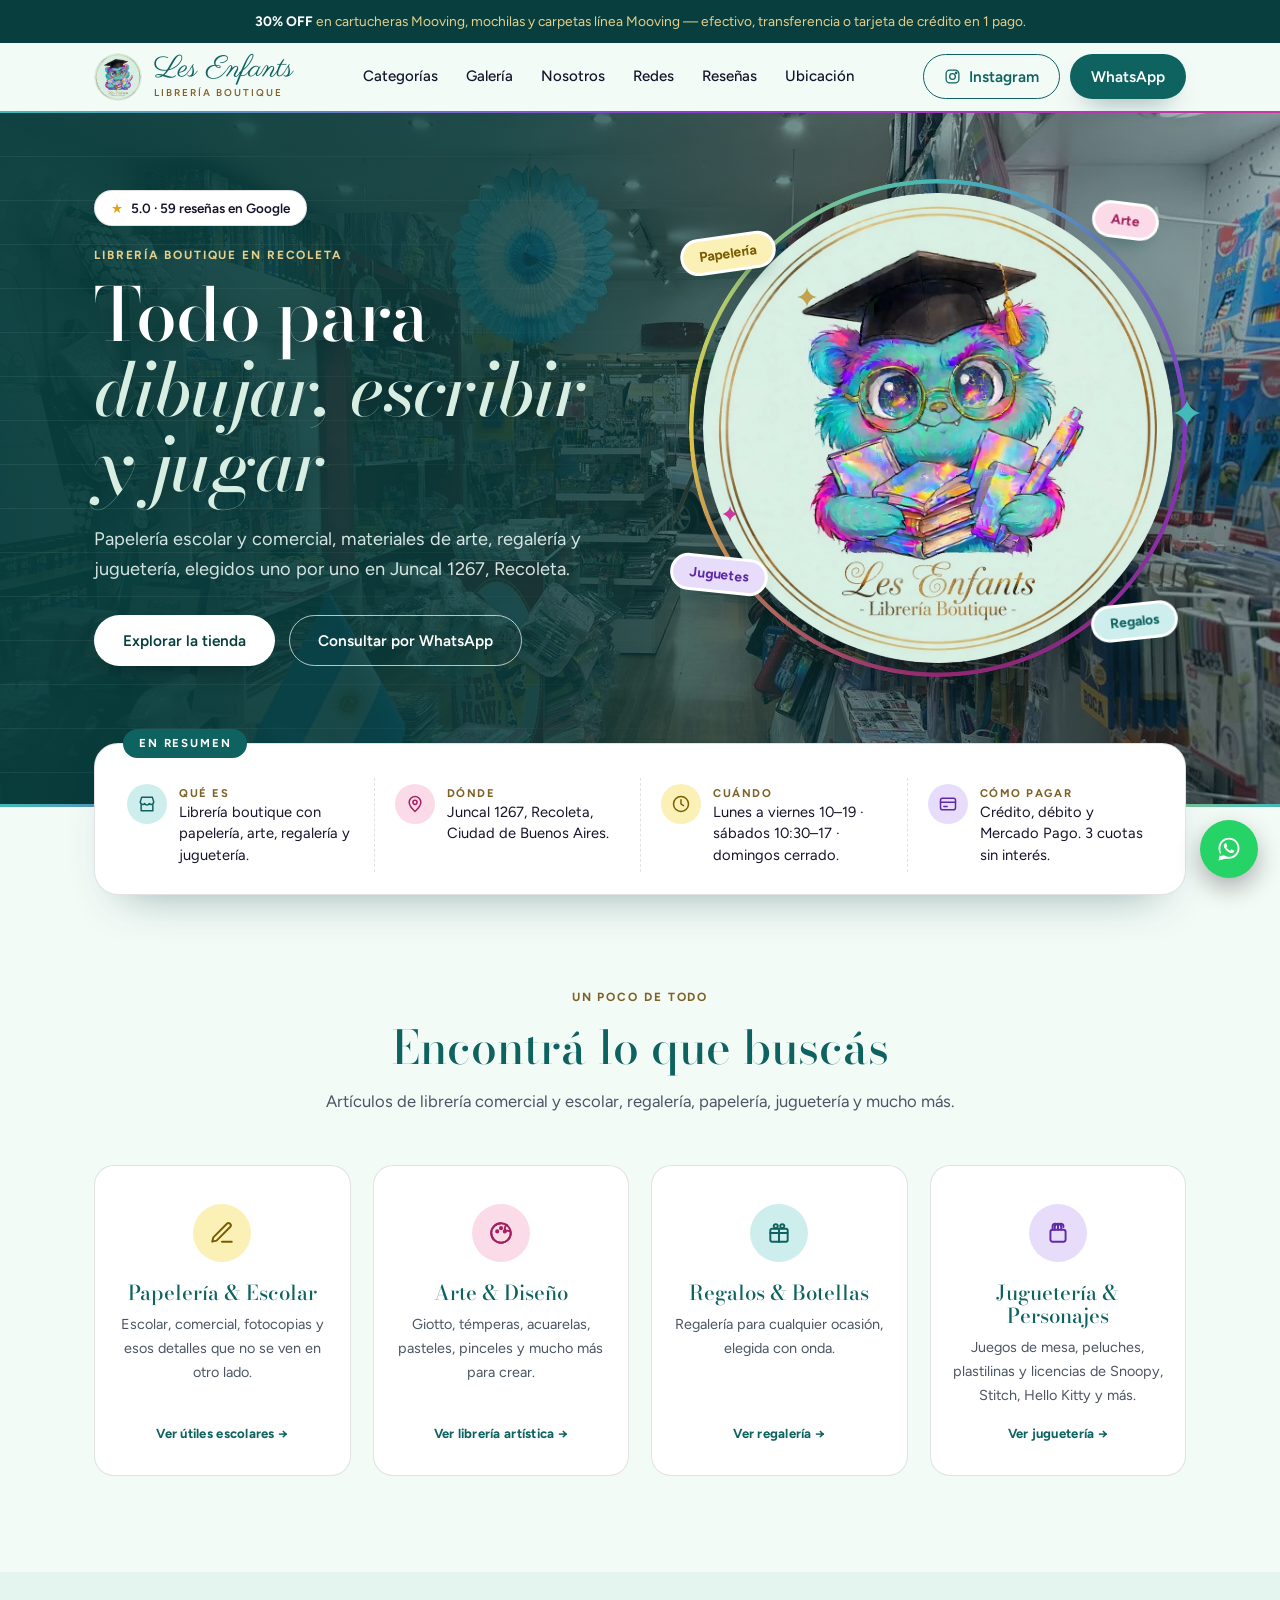
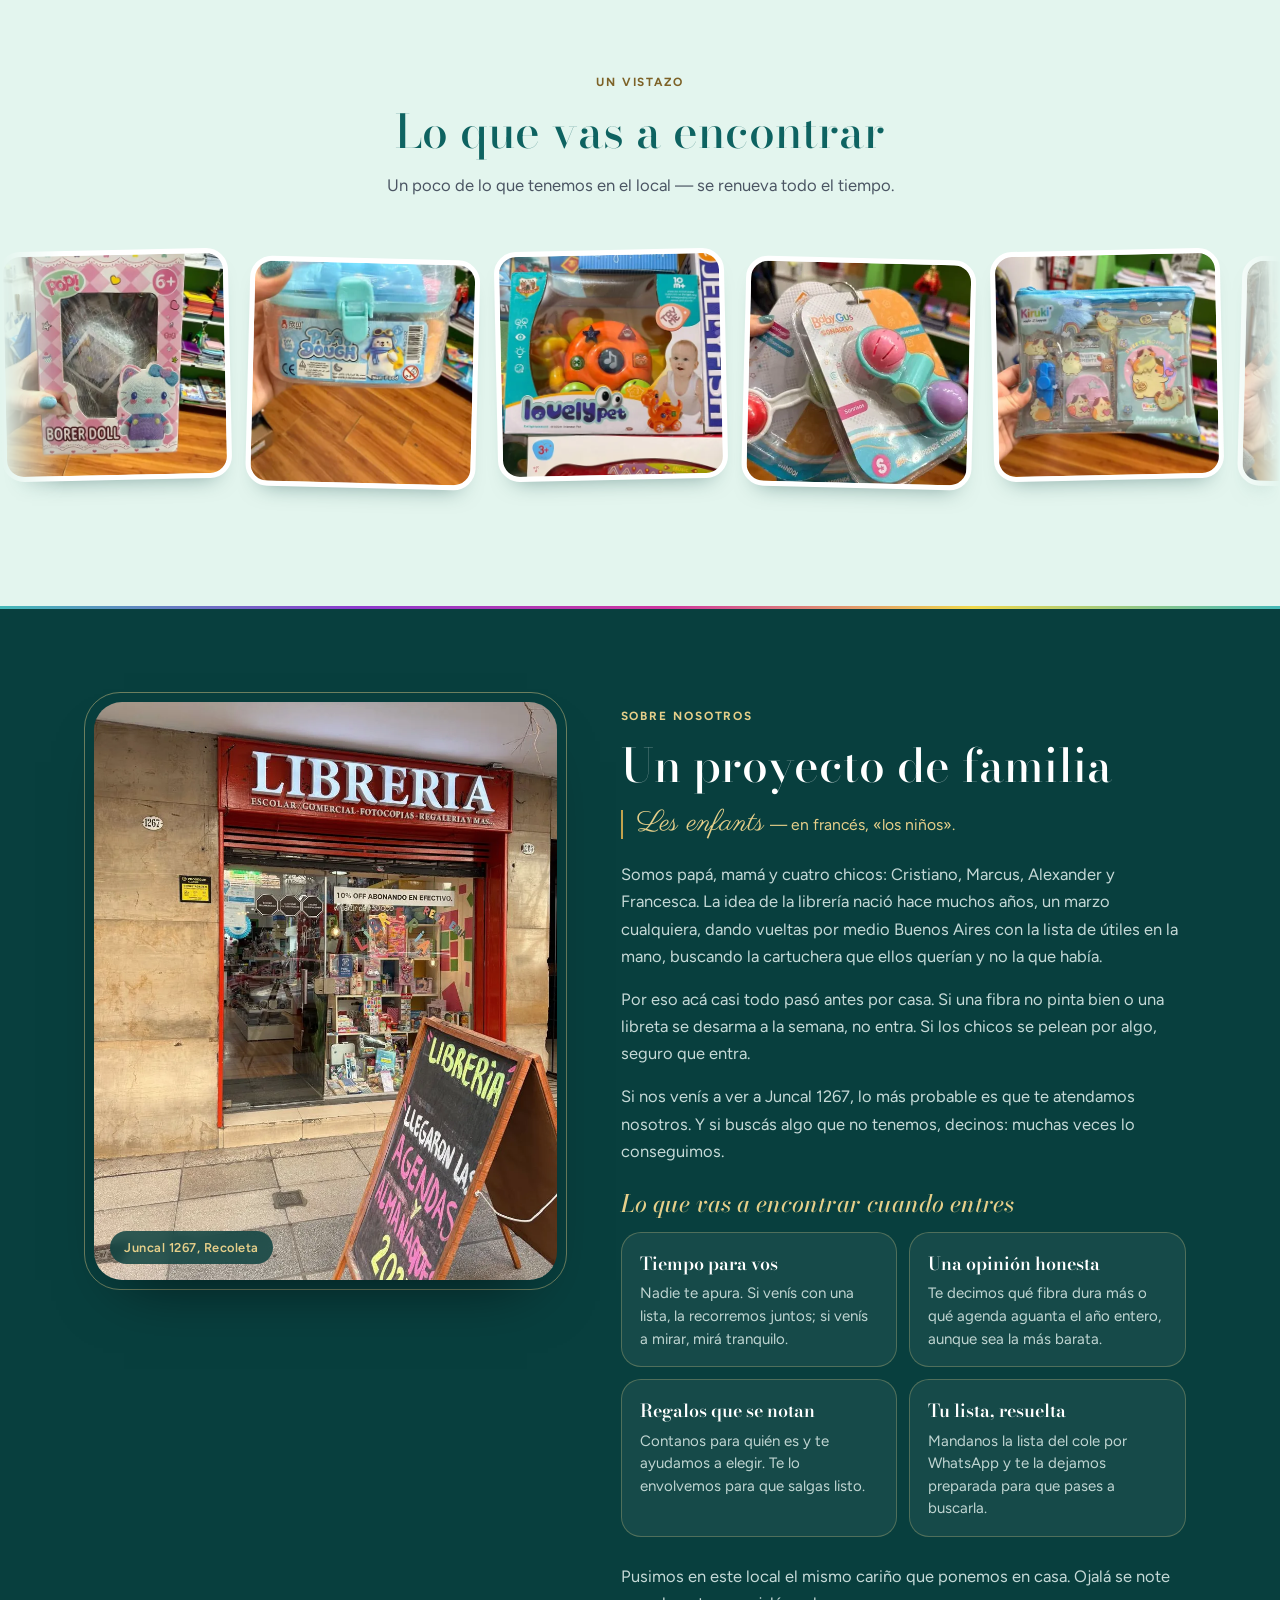
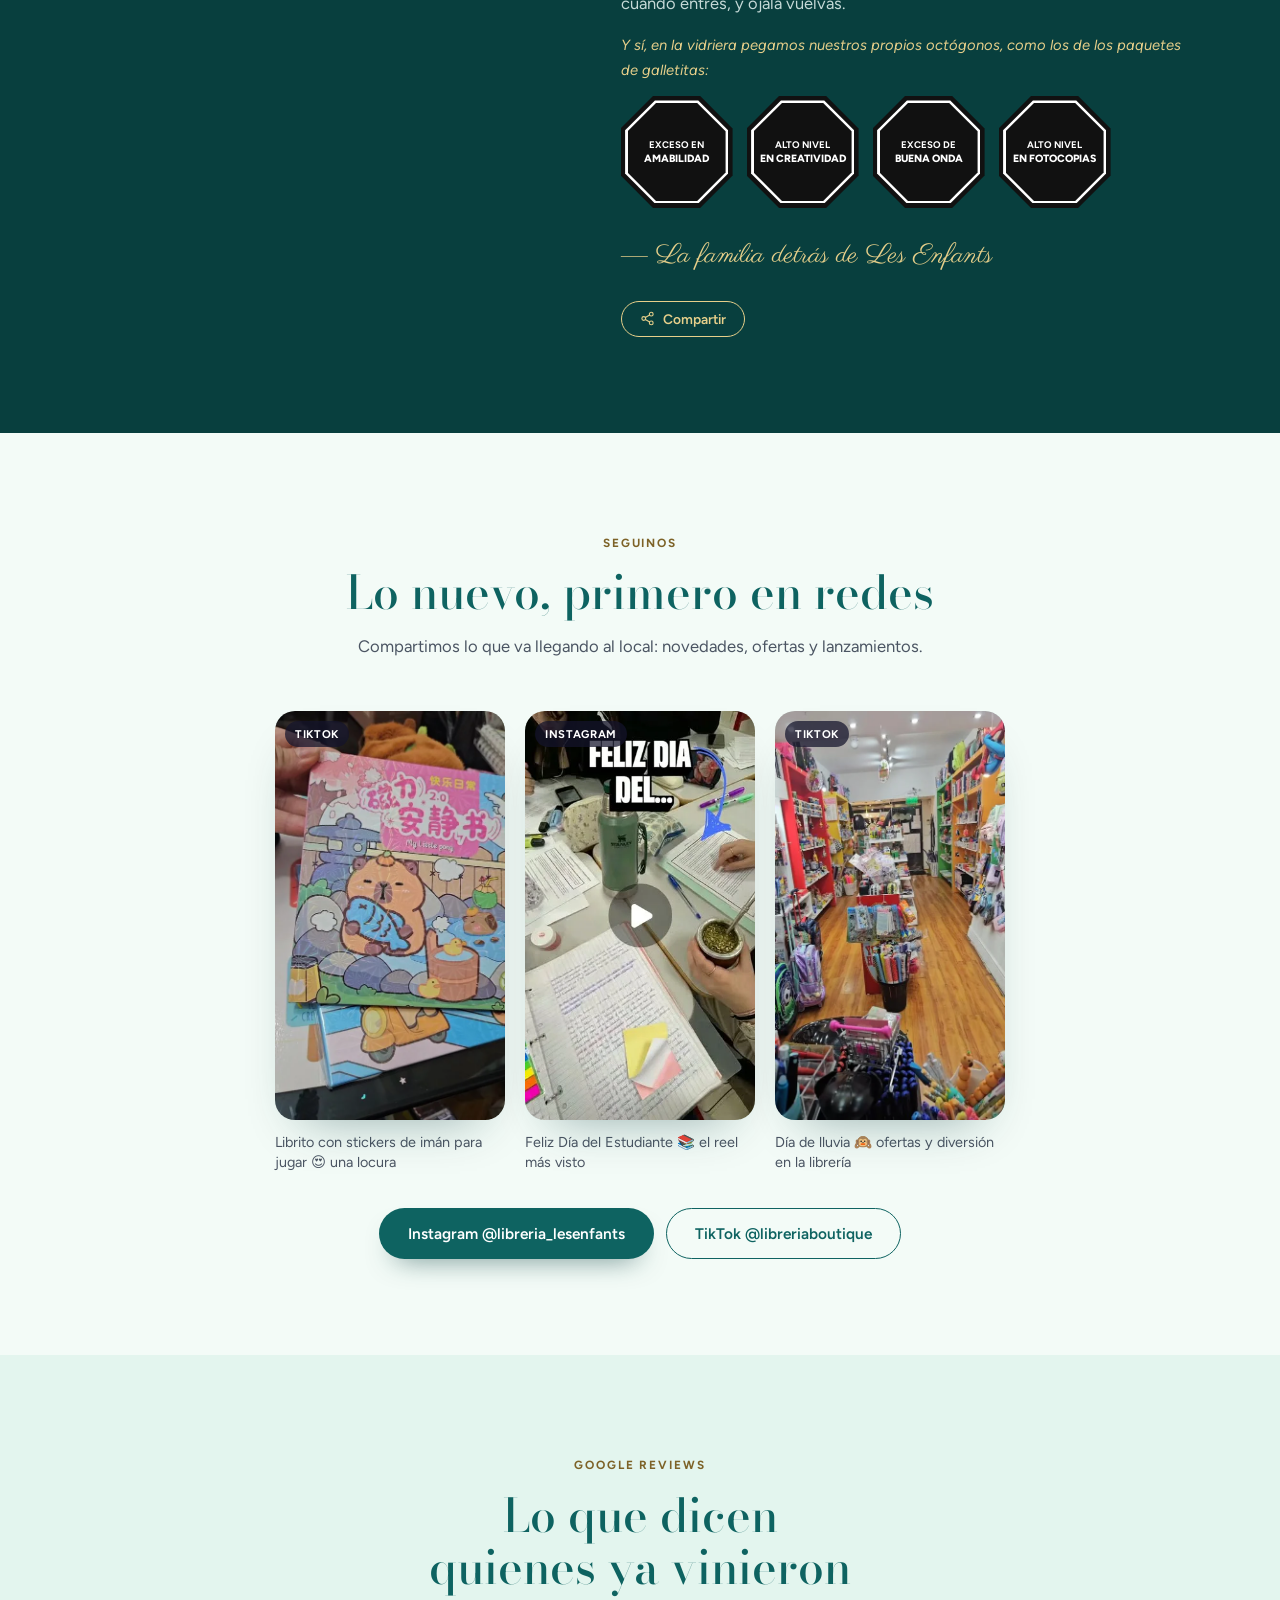
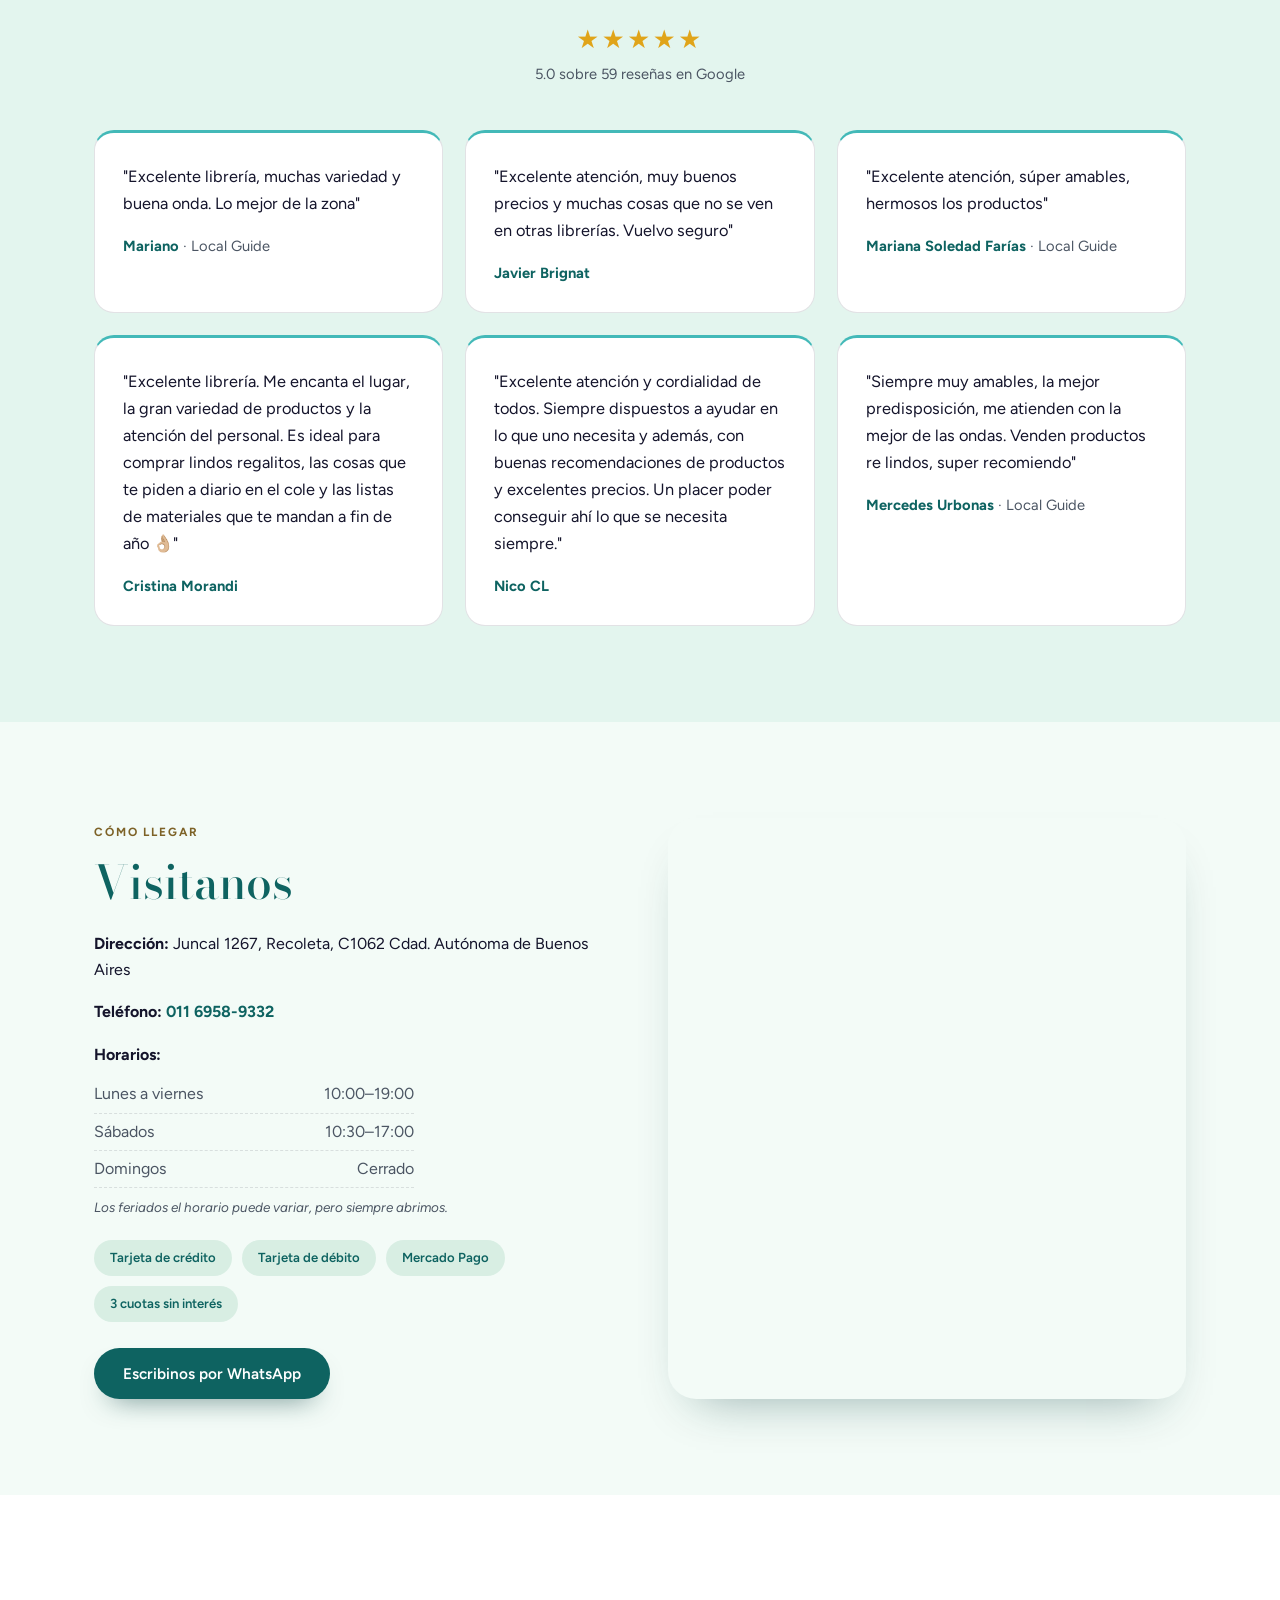
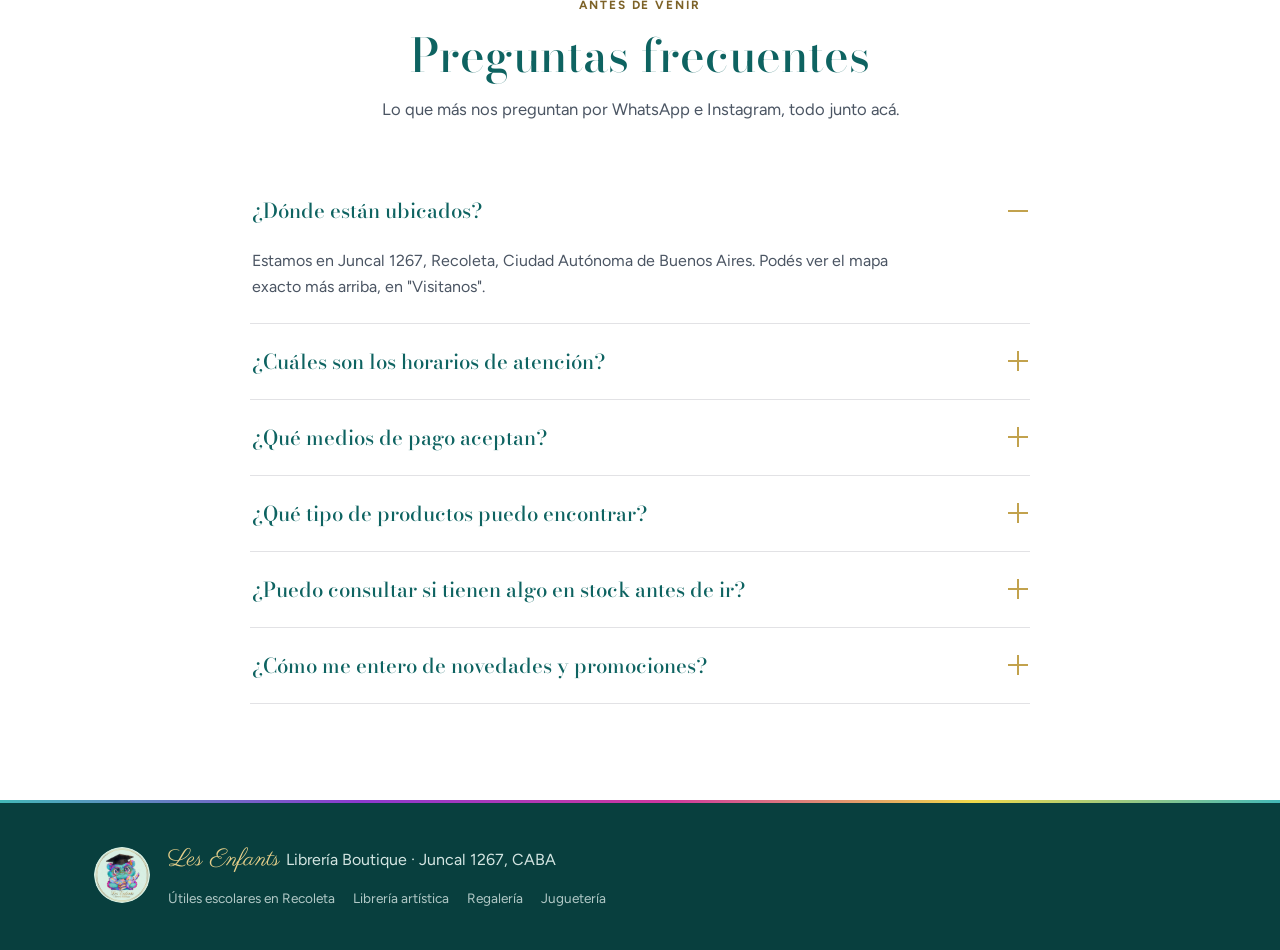
==== commit 2dedad8d: "Horario de sábado: 10:30 a 17:00 (igual que Google Maps) Co-Authored-By: Claude Opus 5.5 <noreply@an" ====
--- a/index.html
+++ b/index.html
@@ -59,8 +59,8 @@
     {
       "@type": "OpeningHoursSpecification",
       "dayOfWeek": "Saturday",
-      "opens": "10:00",
-      "closes": "18:00"
+      "opens": "10:30",
+      "closes": "17:00"
     }
   ],
   "aggregateRating": {
@@ -83,7 +83,7 @@
     {
       "@type": "Question",
       "name": "¿Cuáles son los horarios de atención?",
-      "acceptedAnswer": { "@type": "Answer", "text": "Lunes a viernes de 10 a 19 hs, y sábados de 10 a 18 hs. Domingos cerrado. En feriados el horario puede variar, pero siempre abrimos." }
+      "acceptedAnswer": { "@type": "Answer", "text": "Lunes a viernes de 10 a 19 hs, y sábados de 10:30 a 17 hs. Domingos cerrado. En feriados el horario puede variar, pero siempre abrimos." }
     },
     {
       "@type": "Question",
@@ -195,7 +195,7 @@
           <div class="ficha-item">
             <span class="ficha-ico ico--butter" aria-hidden="true"><svg viewBox="0 0 24 24" fill="none" stroke="currentColor" stroke-width="1.8" stroke-linecap="round" stroke-linejoin="round"><circle cx="12" cy="12" r="9"/><path d="M12 7v5l3 2"/></svg></span>
             <dt>Cuándo</dt>
-            <dd>Lunes a viernes 10–19 · sábados 10–18 · domingos cerrado.</dd>
+            <dd>Lunes a viernes 10–19 · sábados 10:30–17 · domingos cerrado.</dd>
           </div>
           <div class="ficha-item">
             <span class="ficha-ico ico--lilac" aria-hidden="true"><svg viewBox="0 0 24 24" fill="none" stroke="currentColor" stroke-width="1.8" stroke-linecap="round" stroke-linejoin="round"><rect x="3" y="5" width="18" height="14" rx="2.5"/><path d="M3 10h18M7 15h4"/></svg></span>
@@ -451,7 +451,7 @@
           <li><strong>Horarios:</strong>
             <ul class="hours-list">
               <li><span>Lunes a viernes</span><span>10:00–19:00</span></li>
-              <li><span>Sábados</span><span>10:00–18:00</span></li>
+              <li><span>Sábados</span><span>10:30–17:00</span></li>
               <li><span>Domingos</span><span>Cerrado</span></li>
             </ul>
             <span class="hours-note">Los feriados el horario puede variar, pero siempre abrimos.</span>
@@ -499,7 +499,7 @@
             <span class="faq-icon"></span>
           </button>
           <div class="faq-answer">
-            <p>Lunes a viernes de 10 a 19 hs, y sábados de 10 a 18 hs. Los domingos permanecemos cerrados. En feriados el horario puede variar, pero siempre abrimos.</p>
+            <p>Lunes a viernes de 10 a 19 hs, y sábados de 10:30 a 17 hs. Los domingos permanecemos cerrados. En feriados el horario puede variar, pero siempre abrimos.</p>
           </div>
         </div>
         <div class="faq-item">
